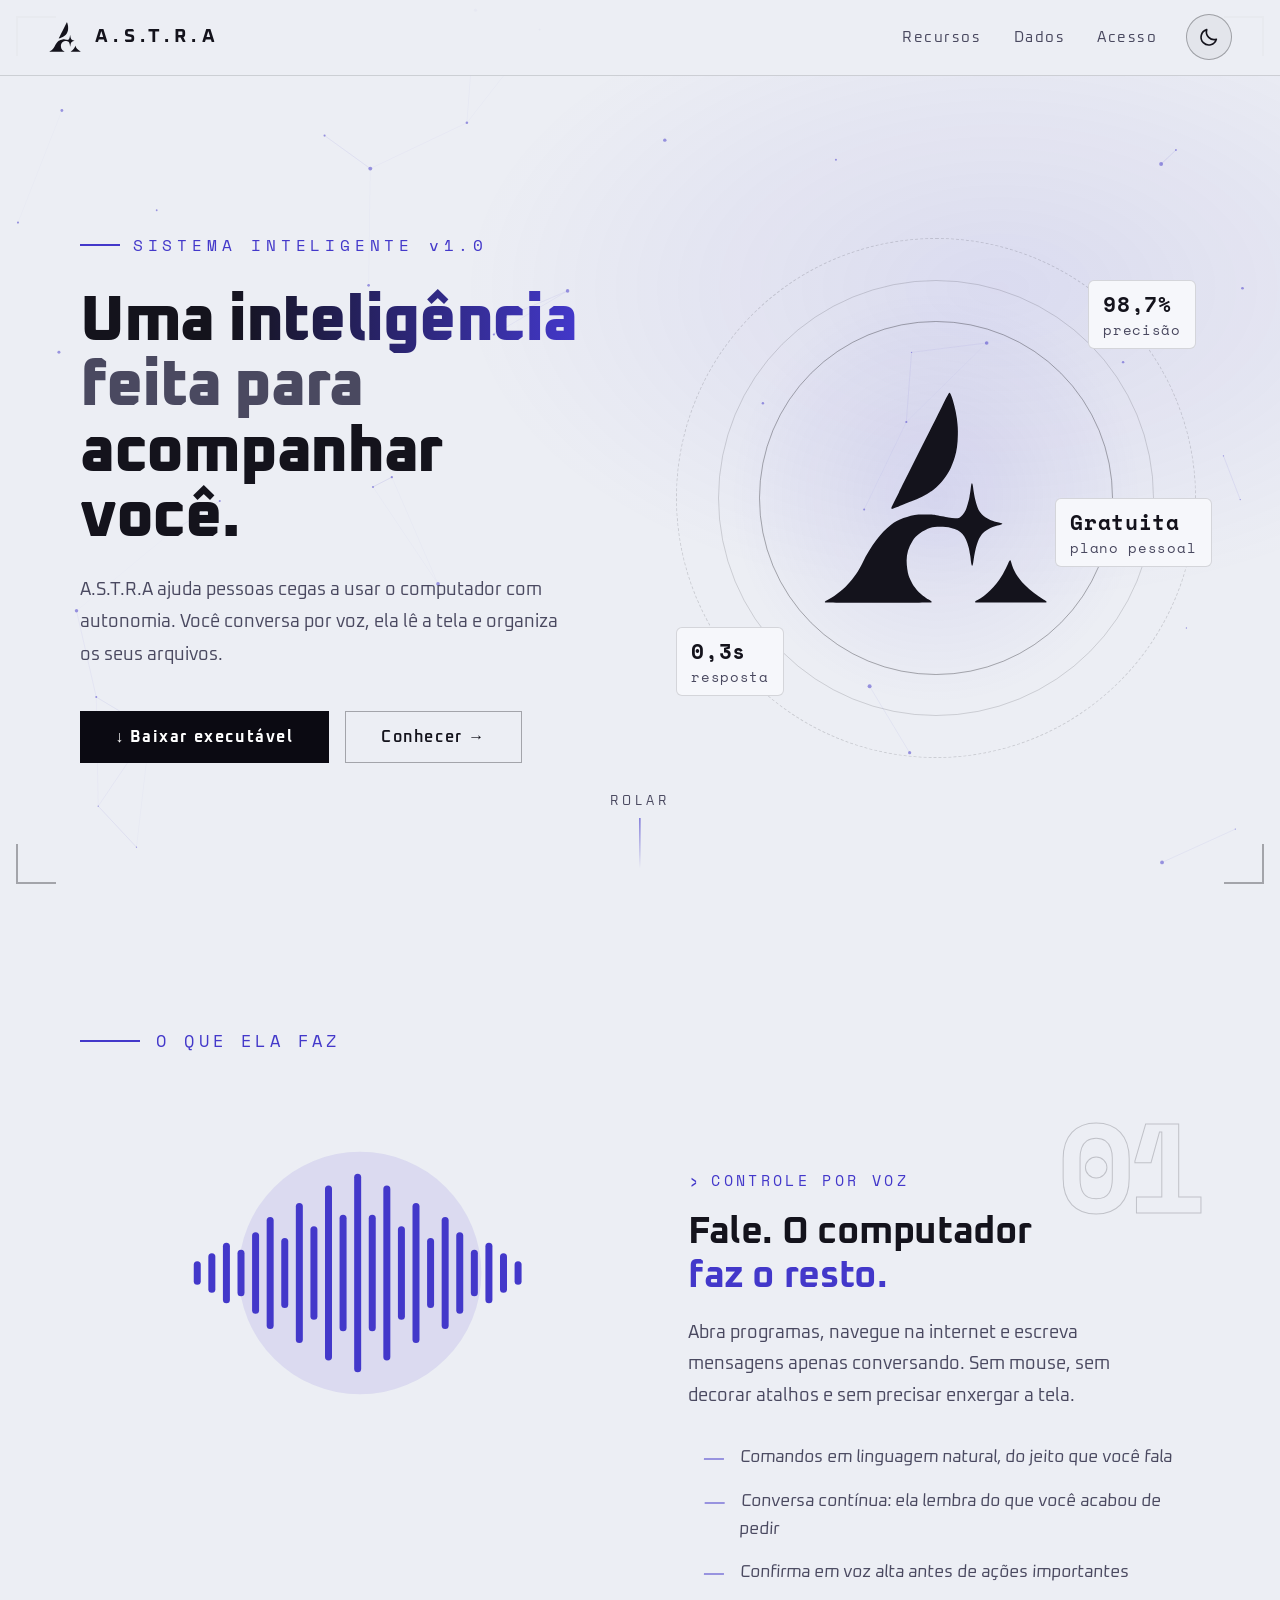
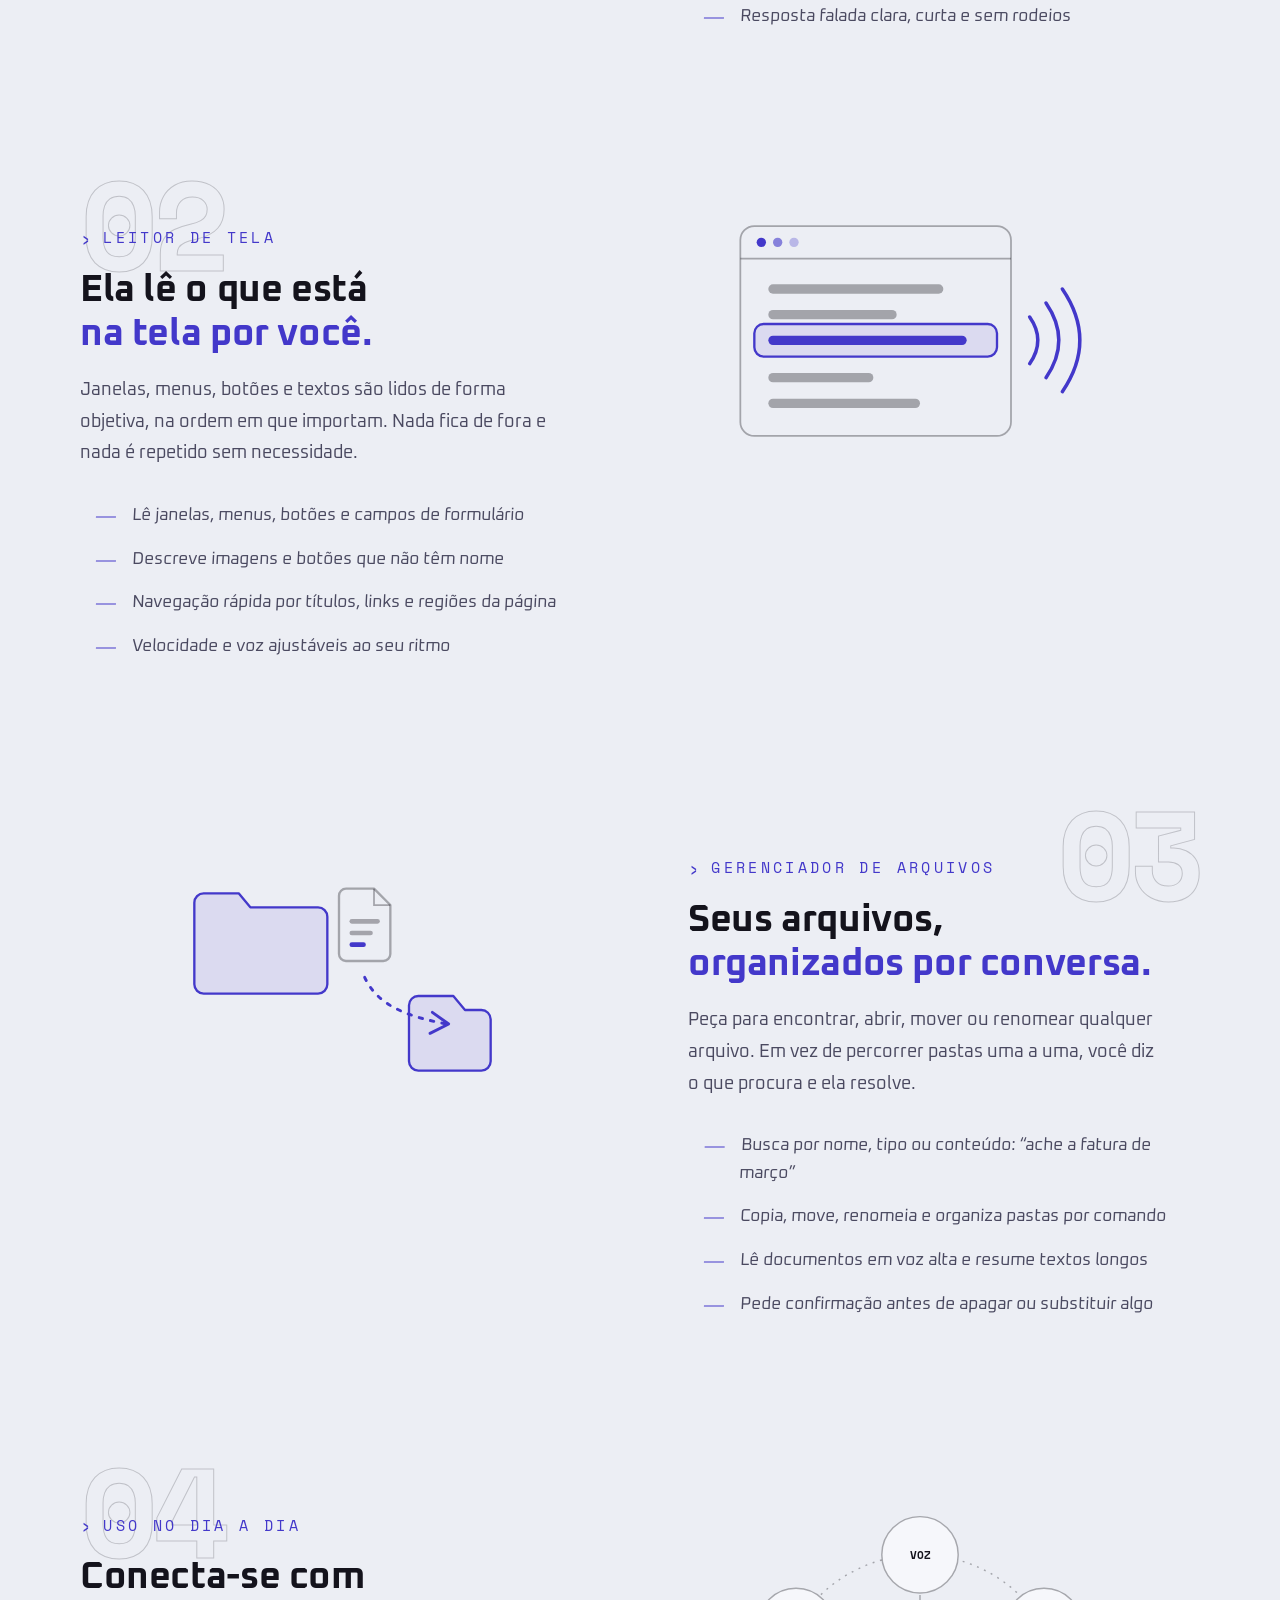
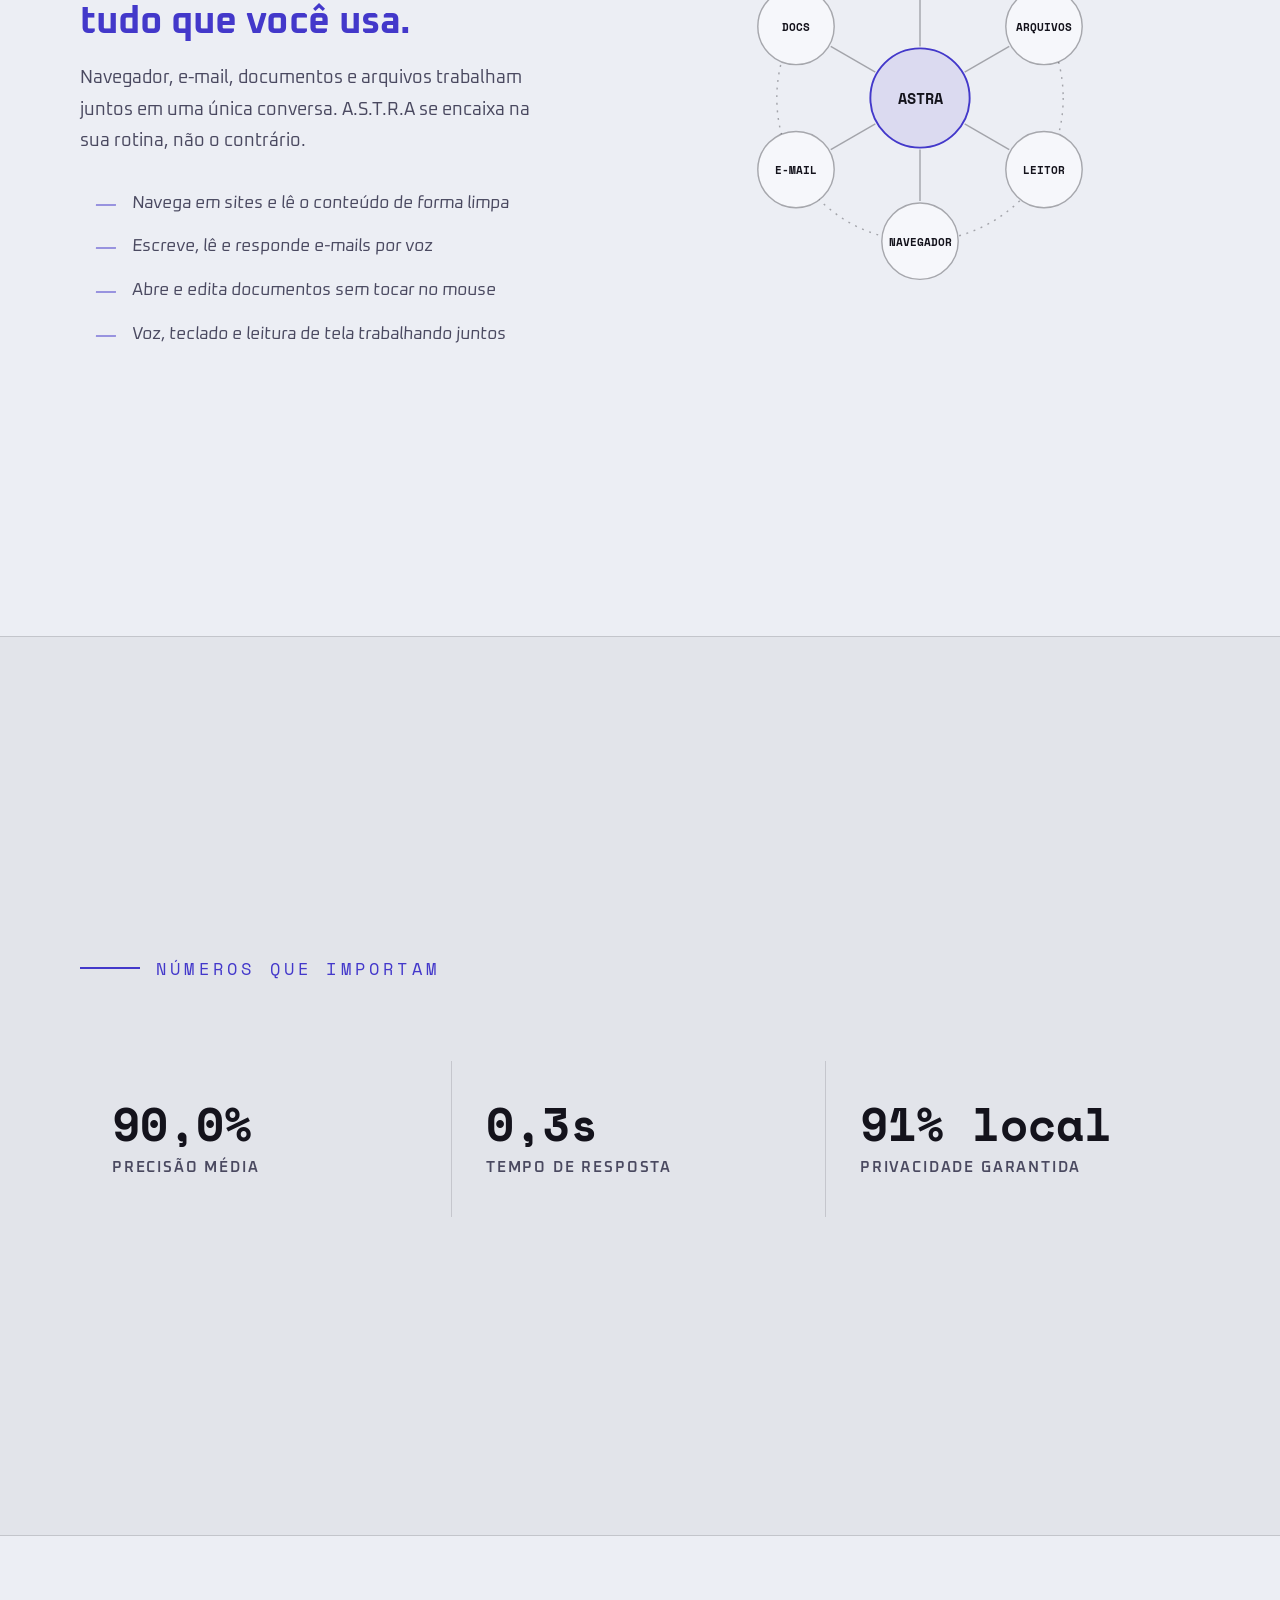
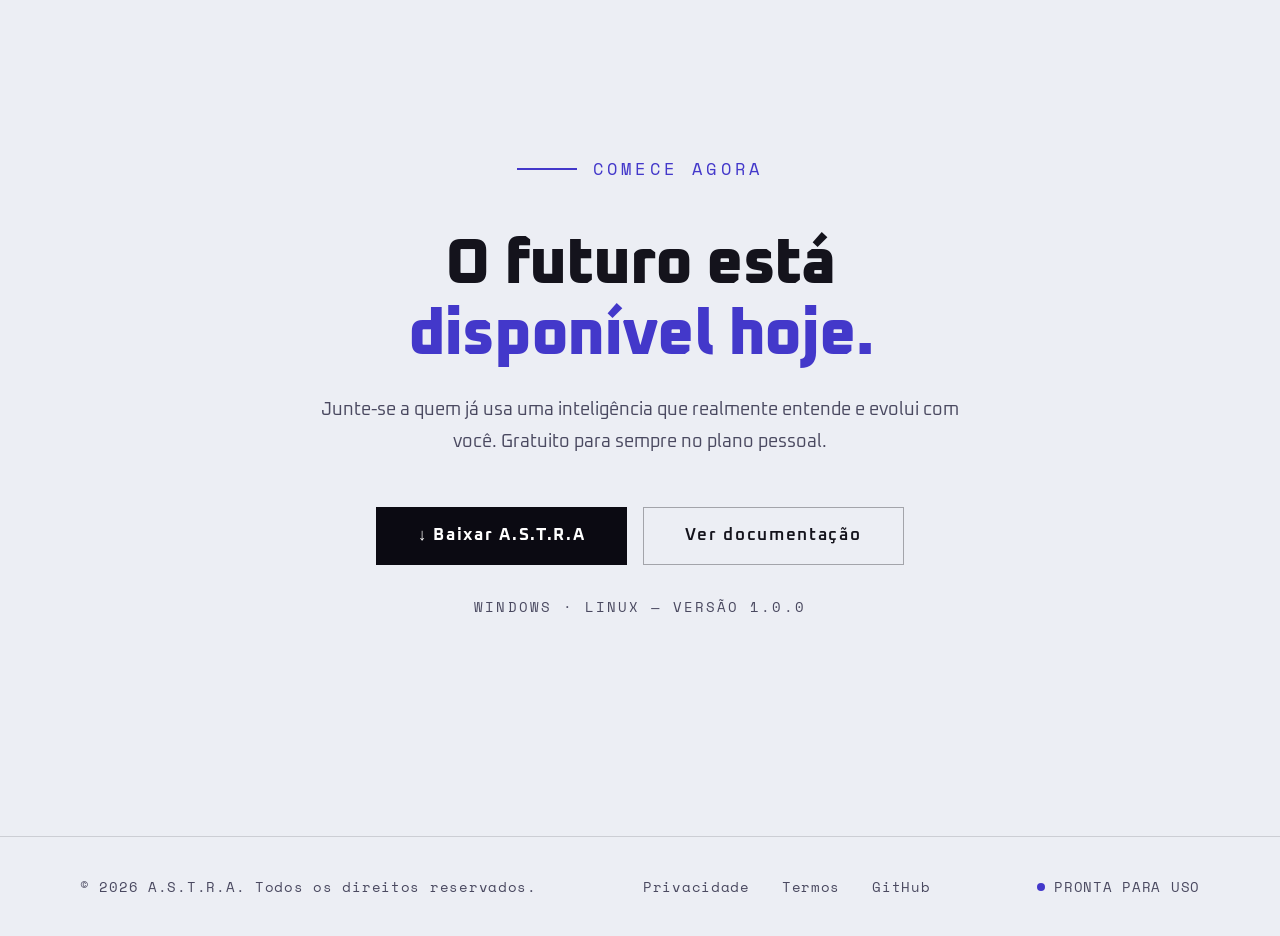
==== index.html @ 630e09cd "feat: animação de tema, fundo mais suave, páginas legais e organização em pastas Tema e visual - Adi" ====
<!DOCTYPE html>
<html lang="pt-BR">
<head>
<meta charset="UTF-8">
<meta name="viewport" content="width=device-width, initial-scale=1.0">
<title>A.S.T.R.A — Seu computador, por voz</title>
<meta name="description" content="A.S.T.R.A é uma IA que ajuda pessoas cegas a usar o computador: controle por conversa de voz, leitor de tela eficiente e gerenciador de arquivos.">
<meta name="color-scheme" content="dark light">
<meta name="theme-color" content="#07060c">
<link rel="icon" href="assets/favicon.svg" type="image/svg+xml">

<script>
/* Define o tema antes da página aparecer, para não piscar */
(function(){
  var t=null;
  try{t=localStorage.getItem('astra-theme')}catch(e){}
  if(t!=='light'&&t!=='dark'){
    t=window.matchMedia&&window.matchMedia('(prefers-color-scheme: light)').matches?'light':'dark';
  }
  var d=document.documentElement;
  d.setAttribute('data-theme',t);
  d.classList.add('js');
})();
</script>

<link rel="preconnect" href="https://fonts.googleapis.com">
<link rel="preconnect" href="https://fonts.gstatic.com" crossorigin>
<link href="https://fonts.googleapis.com/css2?family=Oxanium:wght@400;600;700;800&family=Space+Mono:wght@400;700&display=swap" rel="stylesheet">
<link rel="stylesheet" href="css/astra.css">
</head>
<body>

<a class="skip-link" href="#main">Ir para o conteúdo</a>

<!-- Logo em vetor, reutilizada no menu e no hero. Usa a cor do texto, por isso funciona nos dois temas -->
<svg width="0" height="0" style="position:absolute" aria-hidden="true" focusable="false">
  <symbol id="astra-logo" viewBox="0 0 100 95"><path fill="currentColor" d="M48.15 91.33C48.62 91.15 48.28 90.75 47.13 90.13C45.85 89.43 43.5 87.6 42.64 86.63C41.06 84.84 40.51 84.03 39.61 82.17C38.79 80.48 38.48 79.44 38.16 77.3C37.46 72.57 38.1 69.12 40.36 65.6C41.82 63.31 44.67 61.25 47.9 60.15C49.67 59.54 53.87 59.55 56.45 60.16C60.78 61.19 62.44 63.02 63.8 68.3C63.95 68.87 64.11 69.62 64.16 69.97C64.21 70.31 64.33 70.97 64.42 71.43C64.51 71.89 64.65 72.88 64.72 73.64C64.87 75.12 65.07 75.94 65.29 75.94C65.48 75.94 65.59 75.53 65.81 74.1C66.7 68.21 67.7 64.98 69.2 63.05C70.52 61.36 73.2 59.8 75.84 59.2C76.71 59 77.81 58.64 77.88 58.53C77.98 58.36 77.76 58.27 76.46 57.94C73.63 57.22 72.29 56.69 70.8 55.69C69.91 55.1 68.82 54.01 68.33 53.22C67.21 51.43 66.18 47.48 65.66 43.03C65.57 42.27 65.34 41.54 65.19 41.54C65.01 41.54 64.84 42.24 64.68 43.71C64.58 44.57 64.45 45.52 64.38 45.84C64.31 46.15 64.23 46.65 64.2 46.93C64.04 48.29 63.13 51.52 62.55 52.79C61.99 53.99 60.77 55.45 59.96 55.87C59.25 56.23 57.28 56.22 55.37 55.84C54.88 55.74 53.64 55.5 52.63 55.31C51.62 55.11 50.37 54.87 49.87 54.76C48.77 54.53 44.34 54.43 42.86 54.59C38.54 55.08 34.21 56.69 31.38 58.85C29.27 60.47 27.15 62.68 25.16 65.34C22.92 68.34 21.26 71.08 19.43 74.81C17.7 78.32 16.19 80.52 13.13 83.95C11.09 86.25 6.67 89.57 4.41 90.5C4.02 90.66 3.68 90.95 3.68 91.12C3.68 91.19 3.77 91.28 3.88 91.32C4.16 91.43 47.86 91.44 48.15 91.33ZM96.18 91.33C96.7 91.13 96.43 90.81 95.09 90.05C92.43 88.54 89.53 86.29 87.34 84.04C84.11 80.73 82.49 77.98 81.51 74.18C81.28 73.28 80.97 73.5 80.33 75.03C79.82 76.24 78.39 79.06 77.7 80.19C74.98 84.65 70.98 88.64 67.52 90.33C66.5 90.83 66.25 91.13 66.73 91.32C66.99 91.43 95.9 91.43 96.18 91.33ZM33.65 51.55C34.45 51.21 35.85 50.62 36.77 50.23C37.68 49.84 38.98 49.34 39.66 49.12C45.07 47.31 49.3 44.63 52.48 40.98C55.12 37.96 56.58 35.22 58.05 30.54C58.85 27.97 59.25 25.07 59.31 21.25C59.35 18.38 59.32 17.92 58.89 14.29C58.44 10.43 56.49 3.68 55.83 3.68C55.57 3.68 55.06 4.6 52.46 9.79C36.58 41.48 31.69 51.28 31.58 51.56C31.42 52.03 31.55 52.27 31.93 52.21C32.08 52.18 32.86 51.89 33.65 51.55Z"/></symbol>
</svg>

<div class="hud-corner hud-tl" aria-hidden="true"></div>
<div class="hud-corner hud-tr" aria-hidden="true"></div>
<div class="hud-corner hud-bl" aria-hidden="true"></div>
<div class="hud-corner hud-br" aria-hidden="true"></div>

<canvas id="bg-canvas" aria-hidden="true"></canvas>

<header class="top">
  <a class="logo" href="#hero" aria-label="A.S.T.R.A — voltar ao início">
    <svg class="logo-mark" aria-hidden="true" focusable="false"><use href="#astra-logo"/></svg>
    <span class="logo-name">A.S.T.R.A</span>
  </a>
  <nav class="nav-right" aria-label="Principal">
    <a class="nav-link" href="#features">Recursos</a>
    <a class="nav-link" href="#metrics">Dados</a>
    <a class="nav-link" href="#cta">Acesso</a>
    <button class="theme-toggle" id="theme-toggle" type="button" aria-label="Alternar entre tema claro e escuro">
      <svg class="i-sun" viewBox="0 0 24 24" aria-hidden="true" focusable="false"><circle cx="12" cy="12" r="4.2"/><path d="M12 2.5v2.4M12 19.1v2.4M2.5 12h2.4M19.1 12h2.4M5.3 5.3l1.7 1.7M17 17l1.7 1.7M5.3 18.7 7 17M17 7l1.7-1.7"/></svg>
      <svg class="i-moon" viewBox="0 0 24 24" aria-hidden="true" focusable="false"><path d="M20 14.5A8.5 8.5 0 0 1 9.5 4 8.5 8.5 0 1 0 20 14.5Z"/></svg>
    </button>
  </nav>
</header>

<main id="main">

<!-- Hero -->
<section id="hero" aria-labelledby="hero-title">
  <div class="hero-inner">
    <div class="hero-text">
      <p class="hero-label">SISTEMA INTELIGENTE v1.0</p>
      <h1 id="hero-title">
        Uma <em>inteligência</em>
        <span>feita para</span>
        acompanhar você.
      </h1>
      <p class="hero-sub">
        A.S.T.R.A ajuda pessoas cegas a usar o computador com autonomia.
        Você conversa por voz, ela lê a tela e organiza os seus arquivos.
      </p>
      <div class="hero-btns">
        <a class="btn-primary" href="#cta" data-download>↓ Baixar executável</a>
        <a class="btn-ghost" href="#features">Conhecer →</a>
      </div>
    </div>

    <div class="logo-wrap">
      <div class="logo-rings" aria-hidden="true">
        <div class="logo-ring"></div>
        <div class="logo-ring"></div>
        <div class="logo-ring"></div>
      </div>
      <svg class="hero-logo" role="img" aria-label="Logo da A.S.T.R.A" focusable="false"><use href="#astra-logo"/></svg>
      <div class="logo-stat stat1"><span>98,7%</span>precisão</div>
      <div class="logo-stat stat2"><span>0,3s</span>resposta</div>
      <div class="logo-stat stat3"><span>Gratuita</span>plano pessoal</div>
    </div>
  </div>

  <div class="scroll-hint" aria-hidden="true">
    ROLAR
    <div class="scroll-line"></div>
  </div>
</section>

<!-- Recursos -->
<section id="features" aria-labelledby="features-label">
  <div class="features-inner">
    <h2 class="section-label" id="features-label">O QUE ELA FAZ</h2>

    <!-- Recurso 1 -->
    <div class="feature-row flip" id="f1">
      <div class="feature-num" aria-hidden="true">01</div>
      <div class="feature-content right">
        <p class="feature-tag">CONTROLE POR VOZ</p>
        <h3 class="feature-title">
          Fale. O computador<br>
          <span class="accent">faz o resto.</span>
        </h3>
        <p class="feature-body">
          Abra programas, navegue na internet e escreva mensagens apenas
          conversando. Sem mouse, sem decorar atalhos e sem precisar
          enxergar a tela.
        </p>
        <ul class="diagonal-topics" role="list">
          <li class="topic"><div class="topic-line"></div>Comandos em linguagem natural, do jeito que você fala</li>
          <li class="topic"><div class="topic-line"></div>Conversa contínua: ela lembra do que você acabou de pedir</li>
          <li class="topic"><div class="topic-line"></div>Confirma em voz alta antes de ações importantes</li>
          <li class="topic"><div class="topic-line"></div>Resposta falada clara, curta e sem rodeios</li>
        </ul>
      </div>
      <div class="feature-visual">
        <svg id="vis1" class="vis" viewBox="0 0 340 240" aria-hidden="true" focusable="false">
          <circle class="v-soft" cx="170" cy="120" r="104"/>
          <g class="v-bars"><rect style="--i:0" x="27.5" y="110.0" width="6" height="20" rx="3"/><rect style="--i:1" x="40.0" y="103.0" width="6" height="34" rx="3"/><rect style="--i:2" x="52.5" y="94.0" width="6" height="52" rx="3"/><rect style="--i:3" x="65.0" y="100.0" width="6" height="40" rx="3"/><rect style="--i:4" x="77.5" y="85.0" width="6" height="70" rx="3"/><rect style="--i:5" x="90.0" y="72.0" width="6" height="96" rx="3"/><rect style="--i:6" x="102.5" y="90.0" width="6" height="60" rx="3"/><rect style="--i:7" x="115.0" y="60.0" width="6" height="120" rx="3"/><rect style="--i:8" x="127.5" y="80.0" width="6" height="80" rx="3"/><rect style="--i:9" x="140.0" y="45.0" width="6" height="150" rx="3"/><rect style="--i:10" x="152.5" y="70.0" width="6" height="100" rx="3"/><rect style="--i:11" x="165.0" y="35.0" width="6" height="170" rx="3"/><rect style="--i:12" x="177.5" y="70.0" width="6" height="100" rx="3"/><rect style="--i:13" x="190.0" y="45.0" width="6" height="150" rx="3"/><rect style="--i:14" x="202.5" y="80.0" width="6" height="80" rx="3"/><rect style="--i:15" x="215.0" y="60.0" width="6" height="120" rx="3"/><rect style="--i:16" x="227.5" y="90.0" width="6" height="60" rx="3"/><rect style="--i:17" x="240.0" y="72.0" width="6" height="96" rx="3"/><rect style="--i:18" x="252.5" y="85.0" width="6" height="70" rx="3"/><rect style="--i:19" x="265.0" y="100.0" width="6" height="40" rx="3"/><rect style="--i:20" x="277.5" y="94.0" width="6" height="52" rx="3"/><rect style="--i:21" x="290.0" y="103.0" width="6" height="34" rx="3"/><rect style="--i:22" x="302.5" y="110.0" width="6" height="20" rx="3"/></g>
        </svg>
      </div>
    </div>

    <!-- Recurso 2 -->
    <div class="feature-row" id="f2">
      <div class="feature-num" aria-hidden="true">02</div>
      <div class="feature-content left">
        <p class="feature-tag">LEITOR DE TELA</p>
        <h3 class="feature-title">
          Ela lê o que está<br>
          <span class="accent">na tela por você.</span>
        </h3>
        <p class="feature-body">
          Janelas, menus, botões e textos são lidos de forma objetiva,
          na ordem em que importam. Nada fica de fora e nada é repetido
          sem necessidade.
        </p>
        <ul class="diagonal-topics" role="list">
          <li class="topic"><div class="topic-line"></div>Lê janelas, menus, botões e campos de formulário</li>
          <li class="topic"><div class="topic-line"></div>Descreve imagens e botões que não têm nome</li>
          <li class="topic"><div class="topic-line"></div>Navegação rápida por títulos, links e regiões da página</li>
          <li class="topic"><div class="topic-line"></div>Velocidade e voz ajustáveis ao seu ritmo</li>
        </ul>
      </div>
      <div class="feature-visual">
        <svg id="vis2" class="vis" viewBox="0 0 340 240" aria-hidden="true" focusable="false">
          <rect class="v-line" x="16" y="30" width="232" height="180" rx="12"/>
          <line class="v-line" x1="16" y1="58" x2="248" y2="58"/>
          <circle class="v-fill" cx="34" cy="44" r="4"/><circle class="v-fill" cx="48" cy="44" r="4" opacity=".6"/><circle class="v-fill" cx="62" cy="44" r="4" opacity=".3"/>
          <rect class="v-mute" x="40" y="80" width="150" height="8" rx="4"/>
          <rect class="v-mute" x="40" y="102" width="110" height="8" rx="4"/>
          <rect class="v-focus" x="28" y="114" width="208" height="28" rx="8"/>
          <rect class="v-fill" x="40" y="124" width="170" height="8" rx="4"/>
          <rect class="v-mute" x="40" y="156" width="90" height="8" rx="4"/>
          <rect class="v-mute" x="40" y="178" width="130" height="8" rx="4"/>
          <path class="v-wave" d="M264 108Q278 128 264 148"/>
          <path class="v-wave" d="M278 96Q300 128 278 160"/>
          <path class="v-wave" d="M292 84Q322 128 292 172"/>
        </svg>
      </div>
    </div>

    <!-- Recurso 3 -->
    <div class="feature-row flip" id="f3">
      <div class="feature-num" aria-hidden="true">03</div>
      <div class="feature-content right">
        <p class="feature-tag">GERENCIADOR DE ARQUIVOS</p>
        <h3 class="feature-title">
          Seus arquivos,<br>
          <span class="accent">organizados por conversa.</span>
        </h3>
        <p class="feature-body">
          Peça para encontrar, abrir, mover ou renomear qualquer arquivo.
          Em vez de percorrer pastas uma a uma, você diz o que procura e
          ela resolve.
        </p>
        <ul class="diagonal-topics" role="list">
          <li class="topic"><div class="topic-line"></div>Busca por nome, tipo ou conteúdo: “ache a fatura de março”</li>
          <li class="topic"><div class="topic-line"></div>Copia, move, renomeia e organiza pastas por comando</li>
          <li class="topic"><div class="topic-line"></div>Lê documentos em voz alta e resume textos longos</li>
          <li class="topic"><div class="topic-line"></div>Pede confirmação antes de apagar ou substituir algo</li>
        </ul>
      </div>
      <div class="feature-visual">
        <svg id="vis3" class="vis" viewBox="0 0 340 240" aria-hidden="true" focusable="false">
          <path class="v-folder" d="M28 70a8 8 0 0 1 8-8h30l10 12h58a8 8 0 0 1 8 8v58a8 8 0 0 1-8 8H36a8 8 0 0 1-8-8Z"/>
          <path class="v-folder" d="M212 150a8 8 0 0 1 8-8h30l10 12h14a8 8 0 0 1 8 8v36a8 8 0 0 1-8 8h-54a8 8 0 0 1-8-8Z" transform="translate(0 8)"/>
          <g transform="translate(152 58)">
            <path class="v-file" d="M0 6a6 6 0 0 1 6-6h24l14 14v42a6 6 0 0 1-6 6H6a6 6 0 0 1-6-6Z"/>
            <path class="v-line" d="M30 0v14h14"/>
            <rect class="v-mute" x="9" y="26" width="26" height="4" rx="2"/>
            <rect class="v-mute" x="9" y="36" width="20" height="4" rx="2"/>
            <rect class="v-fill" x="9" y="46" width="14" height="4" rx="2"/>
          </g>
          <path class="v-arrow" d="M174 134C186 160 214 168 244 174"/>
          <path class="v-arrowhead" d="M232 164l14 10-16 8"/>
        </svg>
      </div>
    </div>

    <!-- Recurso 4 -->
    <div class="feature-row" id="f4">
      <div class="feature-num" aria-hidden="true">04</div>
      <div class="feature-content left">
        <p class="feature-tag">USO NO DIA A DIA</p>
        <h3 class="feature-title">
          Conecta-se com<br>
          <span class="accent">tudo que você usa.</span>
        </h3>
        <p class="feature-body">
          Navegador, e-mail, documentos e arquivos trabalham juntos em
          uma única conversa. A.S.T.R.A se encaixa na sua rotina, não o
          contrário.
        </p>
        <ul class="diagonal-topics" role="list">
          <li class="topic"><div class="topic-line"></div>Navega em sites e lê o conteúdo de forma limpa</li>
          <li class="topic"><div class="topic-line"></div>Escreve, lê e responde e-mails por voz</li>
          <li class="topic"><div class="topic-line"></div>Abre e edita documentos sem tocar no mouse</li>
          <li class="topic"><div class="topic-line"></div>Voz, teclado e leitura de tela trabalhando juntos</li>
        </ul>
      </div>
      <div class="feature-visual tall">
        <svg id="vis4" class="vis" viewBox="0 0 440 440" aria-hidden="true" focusable="false"><circle class="v-line" cx="220" cy="220" r="150" stroke-dasharray="2 6"/><line class="v-line" x1="220.0" y1="166.0" x2="220.0" y2="112.0"/><line class="v-line" x1="266.8" y1="193.0" x2="313.5" y2="166.0"/><line class="v-line" x1="266.8" y1="247.0" x2="313.5" y2="274.0"/><line class="v-line" x1="220.0" y1="274.0" x2="220.0" y2="328.0"/><line class="v-line" x1="173.2" y1="247.0" x2="126.5" y2="274.0"/><line class="v-line" x1="173.2" y1="193.0" x2="126.5" y2="166.0"/><circle class="v-node" cx="220.0" cy="70.0" r="40"/><text class="v-text" x="220.0" y="70.0">VOZ</text><circle class="v-node" cx="349.9" cy="145.0" r="40"/><text class="v-text" x="349.9" y="145.0">ARQUIVOS</text><circle class="v-node" cx="349.9" cy="295.0" r="40"/><text class="v-text" x="349.9" y="295.0">LEITOR</text><circle class="v-node" cx="220.0" cy="370.0" r="40"/><text class="v-text" x="220.0" y="370.0">NAVEGADOR</text><circle class="v-node" cx="90.1" cy="295.0" r="40"/><text class="v-text" x="90.1" y="295.0">E-MAIL</text><circle class="v-node" cx="90.1" cy="145.0" r="40"/><text class="v-text" x="90.1" y="145.0">DOCS</text><circle class="v-center" cx="220" cy="220" r="52"/><text class="v-text v-big" x="220" y="220">ASTRA</text></svg>
      </div>
    </div>
  </div>
</section>

<!-- Métricas -->
<section id="metrics" aria-labelledby="metrics-label">
  <div class="metrics-inner">
    <h2 class="section-label" id="metrics-label">NÚMEROS QUE IMPORTAM</h2>
    <div class="metrics-grid">

      <div class="metric-item" id="m1">
        <div class="metric-val" aria-hidden="true" data-target="98.7" data-suffix="%">0%</div>
        <span class="sr-only">98,7%</span>
        <div class="metric-label">Precisão média</div>
      </div>

      <div class="metric-item" id="m2">
        <div class="metric-val" aria-hidden="true" data-target="0.3" data-suffix="s">0s</div>
        <span class="sr-only">0,3 segundos</span>
        <div class="metric-label">Tempo de resposta</div>
      </div>

      <div class="metric-item" id="m3" hidden>
        <div class="metric-val" aria-hidden="true" data-target="0" data-suffix="">0</div>
        <span class="sr-only"></span>
        <div class="metric-label">Downloads</div>
      </div>

      <div class="metric-item" id="m4">
        <div class="metric-val" aria-hidden="true" data-target="100" data-suffix="% local">0%</div>
        <span class="sr-only">100% local</span>
        <div class="metric-label">Privacidade garantida</div>
      </div>

    </div>
  </div>
</section>

<!-- Chamada final -->
<section id="cta" aria-labelledby="cta-title">
  <div class="cta-rings" aria-hidden="true">
    <div class="cta-ring" style="animation-delay:0s"></div>
    <div class="cta-ring" style="animation-delay:1.5s"></div>
    <div class="cta-ring" style="animation-delay:3s"></div>
  </div>
  <div class="cta-inner">
    <p class="section-label center">COMECE AGORA</p>
    <h2 class="cta-title" id="cta-title">
      O futuro está
      <span>disponível hoje.</span>
    </h2>
    <p class="cta-sub">
      Junte-se a quem já usa uma inteligência que realmente entende
      e evolui com você. Gratuito para sempre no plano pessoal.
    </p>
    <div class="cta-btns">
      <a class="btn-primary big" href="#cta" data-download>↓ Baixar A.S.T.R.A</a>
      <a class="btn-ghost big" href="#features" data-docs>Ver documentação</a>
    </div>
    <p class="cta-note">WINDOWS · LINUX — VERSÃO 1.0.0</p>
  </div>
</section>

</main>

<footer>
  <div>© 2026 A.S.T.R.A. Todos os direitos reservados.</div>
  <nav class="footer-links" aria-label="Rodapé">
    <a href="pages/privacidade.html">Privacidade</a>
    <a href="pages/termos.html">Termos</a>
    <a href="https://github.com/here236/A.S.T.R.A-Site">GitHub</a>
  </nav>
  <div class="footer-status">
    <div class="status-dot" aria-hidden="true"></div>
    PRONTA PARA USO
  </div>
</footer>

<script src="js/astra.js"></script>
</body>
</html>
---- css/astra.css ----
*{margin:0;padding:0;box-sizing:border-box}

/* Tema claro é o padrão; o escuro é aplicado por data-theme="dark" */
:root{
  --bg:#eceef4;
  --bg2:#f6f7fb;
  --text:#14131c;
  --muted:#4a4960;
  --accent:#4338ca;
  --accent-soft:rgba(67,56,202,0.10);
  --line:rgba(11,10,18,0.14);
  --line-strong:rgba(11,10,18,0.32);
  --surface:rgba(11,10,18,0.04);
  --nav-bg:rgba(236,238,244,0.94);
  --btn-bg:#0b0a12;
  --btn-fg:#ffffff;
  --glow:rgba(67,56,202,0.10);
  --grid:rgba(11,10,18,0.05);
  --particle:67,56,202;
  color-scheme:light;
}

:root[data-theme="dark"]{
  --bg:#07060c;
  --bg2:#0d0c16;
  --text:#f4f3fa;
  --muted:#adabc0;
  --accent:#c4bfff;
  --accent-soft:rgba(196,191,255,0.12);
  --line:rgba(255,255,255,0.12);
  --line-strong:rgba(255,255,255,0.32);
  --surface:rgba(255,255,255,0.05);
  --nav-bg:rgba(7,6,12,0.94);
  --btn-bg:#ffffff;
  --btn-fg:#07060c;
  --glow:rgba(99,82,255,0.20);
  --grid:rgba(255,255,255,0.04);
  --particle:196,191,255;
  color-scheme:dark;
}

html{scroll-behavior:smooth;overflow-x:hidden;scroll-padding-top:5rem}

body{
  background:var(--bg);
  color:var(--text);
  font-family:'Oxanium',system-ui,sans-serif;
  font-size:1rem;
  overflow-x:hidden;
}

/* Brilho suave e grade fixos */
body::before{
  content:'';position:fixed;inset:0;z-index:0;pointer-events:none;
  background:radial-gradient(60% 50% at 78% 32%,var(--glow),transparent 70%);
}

/* Animação circular da troca de tema */
::view-transition-old(root),
::view-transition-new(root){
  animation:none;
  mix-blend-mode:normal;
}

/* Acessibilidade */
.sr-only{
  position:absolute;width:1px;height:1px;overflow:hidden;
  clip:rect(0 0 0 0);clip-path:inset(50%);white-space:nowrap;
}

.skip-link{
  position:fixed;top:0.75rem;left:0.75rem;z-index:1000;
  transform:translateY(-200%);
  background:var(--btn-bg);color:var(--btn-fg);
  padding:0.8rem 1.2rem;font-weight:700;text-decoration:none;
}
.skip-link:focus{transform:translateY(0)}

:focus-visible{outline:3px solid var(--accent);outline-offset:3px}

/* Fundo de partículas */
#bg-canvas{
  position:fixed;top:0;left:0;width:100%;height:100%;
  z-index:0;pointer-events:none;
}

/* Menu */
.top{
  position:fixed;top:0;left:0;right:0;z-index:100;
  padding:0.9rem 3rem;
  display:flex;align-items:center;justify-content:space-between;
  background:var(--nav-bg);
  border-bottom:1px solid var(--line);
}

.logo{
  display:flex;align-items:center;gap:0.8rem;
  color:var(--text);text-decoration:none;
  font-size:1.2rem;font-weight:700;letter-spacing:0.28em;
}

.logo-mark{width:34px;height:32px;flex-shrink:0}

.nav-right{
  display:flex;align-items:center;gap:1.6rem;
  font-size:0.95rem;letter-spacing:0.1em;
}

.nav-right a.nav-link{
  color:var(--muted);text-decoration:none;
  padding:0.5rem 0.2rem;
  transition:color 0.3s;
}
.nav-right a.nav-link:hover{color:var(--text)}

.theme-toggle{
  width:46px;height:46px;border-radius:50%;
  display:inline-flex;align-items:center;justify-content:center;
  border:1px solid var(--line-strong);
  background:var(--surface);color:var(--text);
  cursor:pointer;transition:background 0.3s,border-color 0.3s;
}
.theme-toggle:hover{background:var(--accent-soft);border-color:var(--accent)}
.theme-toggle svg{
  width:22px;height:22px;
  fill:none;stroke:currentColor;stroke-width:1.8;
  stroke-linecap:round;stroke-linejoin:round;
}
:root[data-theme="dark"] .i-moon{display:none}
:root[data-theme="light"] .i-sun{display:none}

/* Seções */
section{
  position:relative;z-index:10;
  min-height:100vh;
  display:flex;align-items:center;
}

/* Hero */
#hero{
  padding:6rem 0 0;
  overflow:hidden;
}

.hero-inner{
  width:100%;
  display:grid;
  grid-template-columns:1fr 1fr;
  align-items:center;
  padding:0 5rem;
  gap:4rem;
}

.hero-text{opacity:0;animation:fadeUp 1.2s 0.3s forwards}

.hero-label{
  font-family:'Space Mono',monospace;
  font-size:1rem;letter-spacing:0.3em;
  color:var(--accent);margin-bottom:2rem;
  display:flex;align-items:center;gap:0.8rem;
}
.hero-label::before{
  content:'';display:block;flex-shrink:0;
  width:40px;height:2px;background:var(--accent);
}

h1{
  font-size:clamp(2.8rem,5vw,5rem);
  font-weight:800;line-height:1.02;
  letter-spacing:-0.02em;
  margin-bottom:1.5rem;
}

h1 span{
  color:var(--muted);
  display:block;
}

h1 em{
  font-style:normal;
  background:linear-gradient(90deg,var(--text),var(--accent));
  -webkit-background-clip:text;
  background-clip:text;
  -webkit-text-fill-color:transparent;
}

.hero-sub{
  font-size:1.15rem;color:var(--muted);
  line-height:1.75;max-width:500px;
  margin-bottom:2.5rem;
}

.hero-btns{display:flex;gap:1rem;flex-wrap:wrap}

.btn-primary{
  display:inline-flex;align-items:center;justify-content:center;
  min-height:52px;
  background:var(--btn-bg);
  color:var(--btn-fg);border:none;text-decoration:none;
  padding:0 2.2rem;
  font-family:'Oxanium',sans-serif;
  font-size:1rem;letter-spacing:0.1em;
  cursor:pointer;font-weight:700;
  position:relative;overflow:hidden;
  transition:box-shadow 0.3s,transform 0.3s;
}
.btn-primary::after{
  content:'';position:absolute;
  top:-50%;left:-60%;width:40%;height:200%;
  background:rgba(128,128,160,0.3);
  transform:skewX(-20deg);
  transition:left 0.5s;
}
.btn-primary:hover{box-shadow:0 0 0 4px var(--accent-soft),0 8px 28px var(--glow)}
.btn-primary:hover::after{left:120%}

.btn-ghost{
  display:inline-flex;align-items:center;justify-content:center;
  min-height:52px;
  border:1px solid var(--line-strong);text-decoration:none;
  padding:0 2.2rem;color:var(--text);
  background:transparent;
  font-family:'Oxanium',sans-serif;
  font-size:1rem;font-weight:600;letter-spacing:0.1em;
  cursor:pointer;transition:border-color 0.3s,background 0.3s;
}
.btn-ghost:hover{border-color:var(--accent);background:var(--accent-soft)}

.btn-primary.big,.btn-ghost.big{min-height:58px;padding:0 2.6rem;font-size:1.05rem}

/* Logo no hero */
.logo-wrap{
  position:relative;
  width:min(100%,520px);aspect-ratio:1;
  margin-inline:auto;
  display:grid;place-items:center;
  opacity:0;animation:fadeIn 1.5s 0.8s forwards;
}
.logo-wrap::before{
  content:'';position:absolute;inset:10%;border-radius:50%;
  background:radial-gradient(circle,var(--glow),transparent 70%);
}

.hero-logo{
  position:relative;
  width:46%;height:auto;aspect-ratio:100/95;
  color:var(--text);
  animation:float 7s ease-in-out infinite;
}

.logo-rings{position:absolute;inset:0}
.logo-ring{
  position:absolute;border-radius:50%;
  animation:spinRing 40s linear infinite;
}
.logo-ring:nth-child(1){inset:16%;border:1px solid var(--line-strong)}
.logo-ring:nth-child(2){inset:8%;border:1px solid var(--line);animation-direction:reverse;animation-duration:55s}
.logo-ring:nth-child(3){inset:0;border:1px dashed var(--line)}

.logo-stat{
  position:absolute;
  font-family:'Space Mono',monospace;
  font-size:0.85rem;letter-spacing:0.05em;
  color:var(--muted);
  background:var(--bg2);
  border:1px solid var(--line);
  padding:0.5rem 0.9rem;border-radius:6px;
}
.logo-stat span{display:block;font-size:1.3rem;font-weight:700;color:var(--text)}
.stat1{top:8%;right:0}
.stat2{bottom:12%;left:0}
.stat3{top:50%;right:-3%}

/* Indicador de rolagem */
.scroll-hint{
  position:absolute;bottom:2rem;left:50%;transform:translateX(-50%);
  display:flex;flex-direction:column;align-items:center;gap:0.5rem;
  font-size:0.8rem;letter-spacing:0.3em;color:var(--muted);
  opacity:0;animation:fadeIn 1s 2s forwards;
}

.scroll-line{
  width:1px;height:50px;
  background:linear-gradient(to bottom,var(--accent),transparent);
  animation:scrollPulse 2s infinite;
}

/* O que ela faz */
#features{
  padding:8rem 0;
  overflow:visible;
}

.features-inner{
  width:100%;
  padding:0 5rem;
}

.section-label{
  font-family:'Space Mono',monospace;
  font-size:1.05rem;font-weight:400;letter-spacing:0.25em;
  color:var(--accent);
  margin-bottom:5rem;
  display:flex;align-items:center;gap:1rem;
}
.section-label::before{
  content:'';width:60px;height:2px;background:var(--accent);flex-shrink:0;
}
.section-label.center{justify-content:center;margin-bottom:3rem}

.feature-row{
  display:grid;
  grid-template-columns:1fr 1fr;
  align-items:start;
  margin-bottom:7rem;
  position:relative;
}

/* Só esconde antes da animação se o JavaScript estiver ativo */
.js .feature-row{
  opacity:0;
  transform:translateY(60px);
  transition:opacity 0.8s,transform 0.8s;
}
.js .feature-row.visible{opacity:1;transform:translateY(0)}

.feature-num{
  font-family:'Space Mono',monospace;
  font-size:clamp(5rem,10vw,9rem);
  font-weight:700;
  color:transparent;
  -webkit-text-stroke:1px var(--line-strong);
  line-height:1;
  position:absolute;
  top:-2rem;left:0;
  z-index:0;
  pointer-events:none;
  letter-spacing:-0.05em;
  opacity:0.6;
}
.feature-row.flip .feature-num{left:auto;right:0}

.feature-content{
  position:relative;z-index:1;
  padding:2rem 0;
}

.feature-content.right{padding-left:3rem;order:2}
.feature-content.left{padding-right:3rem}
.feature-content.right + .feature-visual{order:1}

.feature-tag{
  font-family:'Space Mono',monospace;
  font-size:0.95rem;letter-spacing:0.22em;
  color:var(--accent);
  margin-bottom:1rem;
  display:flex;align-items:center;gap:0.5rem;
}
.feature-tag::before{content:'›';font-size:1.2rem}

.feature-title{
  font-size:clamp(1.8rem,3vw,2.6rem);
  font-weight:700;
  line-height:1.15;
  margin-bottom:1.2rem;
  letter-spacing:-0.01em;
}

.feature-title .accent{color:var(--accent)}

.feature-body{
  font-size:1.1rem;color:var(--muted);
  line-height:1.8;
  max-width:480px;
}

/* Tópicos diagonais */
.diagonal-topics{
  list-style:none;
  margin-top:2rem;
  position:relative;
  padding-left:1rem;
}

.topic{
  display:flex;align-items:flex-start;gap:1rem;
  margin-bottom:1rem;
  transform:skewX(-3deg);
  font-size:1.08rem;
  color:var(--muted);
  line-height:1.6;
  transition:color 0.3s;
}
.topic:hover{color:var(--text)}

.topic-line{
  flex-shrink:0;
  width:20px;height:2px;
  background:var(--accent);
  margin-top:0.8em;
  opacity:0.5;
  transition:opacity 0.3s,width 0.3s;
}
.topic:hover .topic-line{opacity:1;width:30px}

/* Visual lateral */
.feature-visual{
  display:flex;align-items:center;justify-content:center;
  height:280px;
  position:relative;
}
.feature-visual.tall{height:440px}

.vis{width:100%;max-width:420px;height:100%;overflow:visible}
.vis .v-line{fill:none;stroke:var(--line-strong);stroke-width:1.5}
.vis .v-soft{fill:var(--accent-soft)}
.vis .v-fill{fill:var(--accent)}
.vis .v-mute{fill:var(--line-strong)}
.vis .v-focus{fill:var(--accent-soft);stroke:var(--accent);stroke-width:2}
.vis .v-wave{fill:none;stroke:var(--accent);stroke-width:3;stroke-linecap:round}
.vis .v-folder{fill:var(--accent-soft);stroke:var(--accent);stroke-width:2;stroke-linejoin:round}
.vis .v-file{fill:var(--bg);stroke:var(--line-strong);stroke-width:2;stroke-linejoin:round}
.vis .v-arrow{fill:none;stroke:var(--accent);stroke-width:2.5;stroke-dasharray:3 7;stroke-linecap:round}
.vis .v-arrowhead{fill:none;stroke:var(--accent);stroke-width:2.5;stroke-linecap:round;stroke-linejoin:round}
.vis .v-node{fill:var(--bg2);stroke:var(--line-strong);stroke-width:1.5}
.vis .v-center{fill:var(--accent-soft);stroke:var(--accent);stroke-width:2}
.vis .v-text{
  fill:var(--text);
  font-family:'Space Mono',monospace;font-size:12px;font-weight:700;
  text-anchor:middle;dominant-baseline:central;
}
.vis .v-text.v-big{font-size:16px}

.v-bars rect{
  fill:var(--accent);
  transform-box:fill-box;transform-origin:center;
}
.feature-row.visible .v-bars rect{
  animation:bar 1.8s ease-in-out infinite;
  animation-delay:calc(var(--i) * -0.14s);
}

/* Métricas */
#metrics{
  padding:8rem 0;
  background:var(--surface);
  border-top:1px solid var(--line);
  border-bottom:1px solid var(--line);
}

.metrics-inner{width:100%;padding:0 5rem}

.metrics-grid{
  display:grid;
  grid-template-columns:repeat(auto-fit,minmax(220px,1fr));
  gap:2px;
  margin-top:4rem;
}

.metric-item{
  padding:2.5rem 2rem;
  border-right:1px solid var(--line);
}

.js .metric-item{
  opacity:0;transform:translateY(30px);
  transition:opacity 0.6s,transform 0.6s;
}
.js .metric-item.visible{opacity:1;transform:translateY(0)}
.metric-item:last-child{border-right:none}

.metric-val{
  font-size:clamp(2.4rem,3.6vw,3.4rem);
  font-weight:800;
  color:var(--text);
  line-height:1;
  margin-bottom:0.7rem;
  font-family:'Space Mono',monospace;
  white-space:nowrap;
}

.metric-label{
  font-size:0.95rem;letter-spacing:0.12em;
  color:var(--muted);font-weight:600;
  text-transform:uppercase;
}

/* Chamada final */
#cta{
  padding:10rem 0;
  text-align:center;
  overflow:hidden;
}

.cta-rings{position:absolute;inset:0;overflow:hidden}

.cta-inner{
  position:relative;z-index:1;
  max-width:720px;
  margin:0 auto;
  padding:0 2rem;
}

.cta-ring{
  position:absolute;
  width:800px;height:800px;
  margin:-400px 0 0 -400px;
  border-radius:50%;
  border:1px solid var(--line-strong);
  left:50%;top:50%;
  opacity:0;
  animation:expandRing 6s ease-out infinite;
}

.cta-title{
  font-size:clamp(2.5rem,5vw,4.5rem);
  font-weight:800;
  line-height:1.1;
  letter-spacing:-0.02em;
  margin-bottom:1.5rem;
}

.cta-title span{
  display:block;
  color:var(--accent);
}

.cta-sub{
  font-size:1.15rem;color:var(--muted);
  margin-bottom:3rem;line-height:1.75;
}

.cta-btns{display:flex;gap:1rem;justify-content:center;flex-wrap:wrap}

.cta-note{
  margin-top:2rem;font-size:0.85rem;color:var(--muted);
  font-family:'Space Mono',monospace;letter-spacing:0.15em;
}

/* Rodapé */
footer{
  padding:2rem 5rem;
  border-top:1px solid var(--line);
  display:flex;align-items:center;justify-content:space-between;
  gap:1.5rem;flex-wrap:wrap;
  font-size:0.9rem;color:var(--muted);
  font-family:'Space Mono',monospace;
  letter-spacing:0.05em;
  position:relative;z-index:10;
  background:var(--bg);
}

.footer-links{display:flex;gap:2rem}
.footer-links a{
  color:var(--muted);text-decoration:none;
  padding:0.4rem 0;
  border-bottom:1px solid transparent;
  transition:color 0.3s,border-color 0.3s;
}
.footer-links a:hover{color:var(--text);border-color:var(--accent)}

.footer-status{display:flex;align-items:center;gap:0.6rem}

.status-dot{
  width:8px;height:8px;border-radius:50%;
  background:var(--accent);
  animation:pulse 2s infinite;
}

/* Cantos decorativos */
.hud-corner{
  position:fixed;z-index:50;pointer-events:none;
  width:40px;height:40px;
  border-color:var(--line-strong);
  border-style:solid;
}
.hud-tl{top:1rem;left:1rem;border-width:2px 0 0 2px}
.hud-tr{top:1rem;right:1rem;border-width:2px 2px 0 0}
.hud-bl{bottom:1rem;left:1rem;border-width:0 0 2px 2px}
.hud-br{bottom:1rem;right:1rem;border-width:0 2px 2px 0}

/* Animações */
@keyframes fadeUp{
  from{opacity:0;transform:translateY(40px)}
  to{opacity:1;transform:translateY(0)}
}

@keyframes fadeIn{
  to{opacity:1}
}

@keyframes pulse{
  0%,100%{opacity:1}
  50%{opacity:0.35}
}

@keyframes spinRing{
  from{transform:rotate(0deg)}
  to{transform:rotate(360deg)}
}

@keyframes float{
  0%,100%{transform:translateY(0)}
  50%{transform:translateY(-10px)}
}

@keyframes bar{
  0%,100%{transform:scaleY(1)}
  50%{transform:scaleY(0.45)}
}

@keyframes scrollPulse{
  0%{opacity:1;transform:scaleY(1)}
  100%{opacity:0;transform:scaleY(0.2)}
}

@keyframes expandRing{
  0%{transform:scale(0.15);opacity:0.5}
  100%{transform:scale(1);opacity:0}
}

/* Telas médias */
@media (max-width:1100px){
  .top{padding:0.8rem 1.5rem}
  .nav-right{gap:1rem}
}

/* Tablets e celulares */
@media (max-width:900px){
  .hero-inner{grid-template-columns:1fr;padding:0 1.5rem;gap:2rem}
  #hero{padding:7rem 0 4rem;min-height:auto}
  .scroll-hint{display:none}
  .logo-wrap{width:min(88%,420px)}
  .features-inner,.metrics-inner{padding:0 1.5rem}
  #features,#metrics{padding:5rem 0}
  .feature-row{grid-template-columns:1fr;margin-bottom:5rem}
  .feature-content.right,.feature-content.left{padding:2rem 0 1rem;order:0}
  .feature-content.right + .feature-visual{order:0}
  .feature-row.flip .feature-num{right:0}
  .feature-num{font-size:5rem;top:-1rem}
  .feature-body{max-width:none}
  .feature-visual{margin-top:1rem}
  .metrics-grid{grid-template-columns:1fr 1fr}
  .metric-item{border-right:none;border-bottom:1px solid var(--line);padding:2rem 1rem}
  #cta{padding:6rem 0}
  footer{padding:2rem 1.5rem;flex-direction:column;align-items:flex-start}
  .hud-corner{display:none}
}

@media (max-width:640px){
  .nav-link{display:none}
  .logo-name{letter-spacing:0.12em;font-size:1.05rem}
  .top{gap:0.6rem}
  .hero-btns a{flex:1 1 100%}
  .hero-label{letter-spacing:0.15em;font-size:0.9rem}
  .logo-stat{font-size:0.75rem;padding:0.4rem 0.6rem}
  .logo-stat span{font-size:1.05rem}
  .stat3{right:0}
  .metrics-grid{grid-template-columns:1fr}
}

/* Quem prefere menos movimento */
@media (prefers-reduced-motion:reduce){
  html{scroll-behavior:auto}
  *,*::before,*::after{animation:none !important;transition:none !important}
  .hero-text,.logo-wrap,.scroll-hint{opacity:1}
  .js .feature-row,.js .metric-item{opacity:1;transform:none}
}
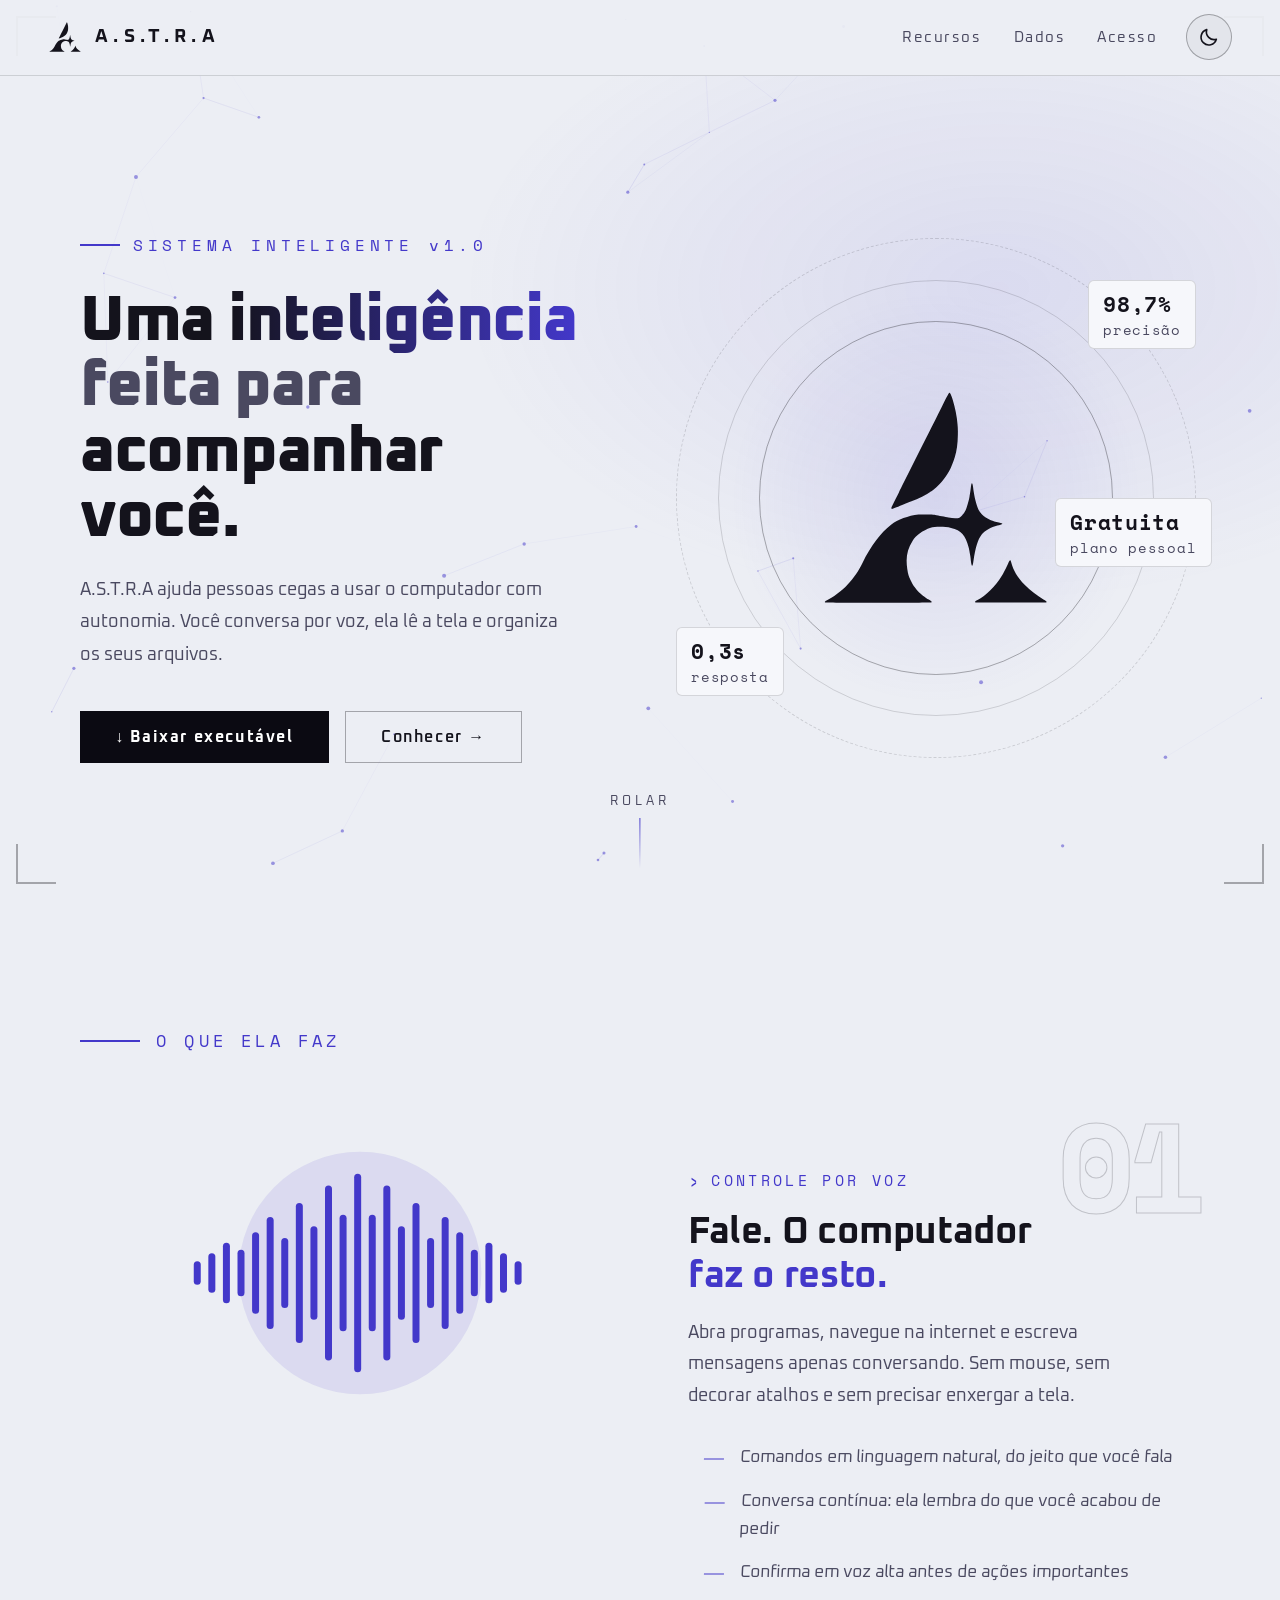
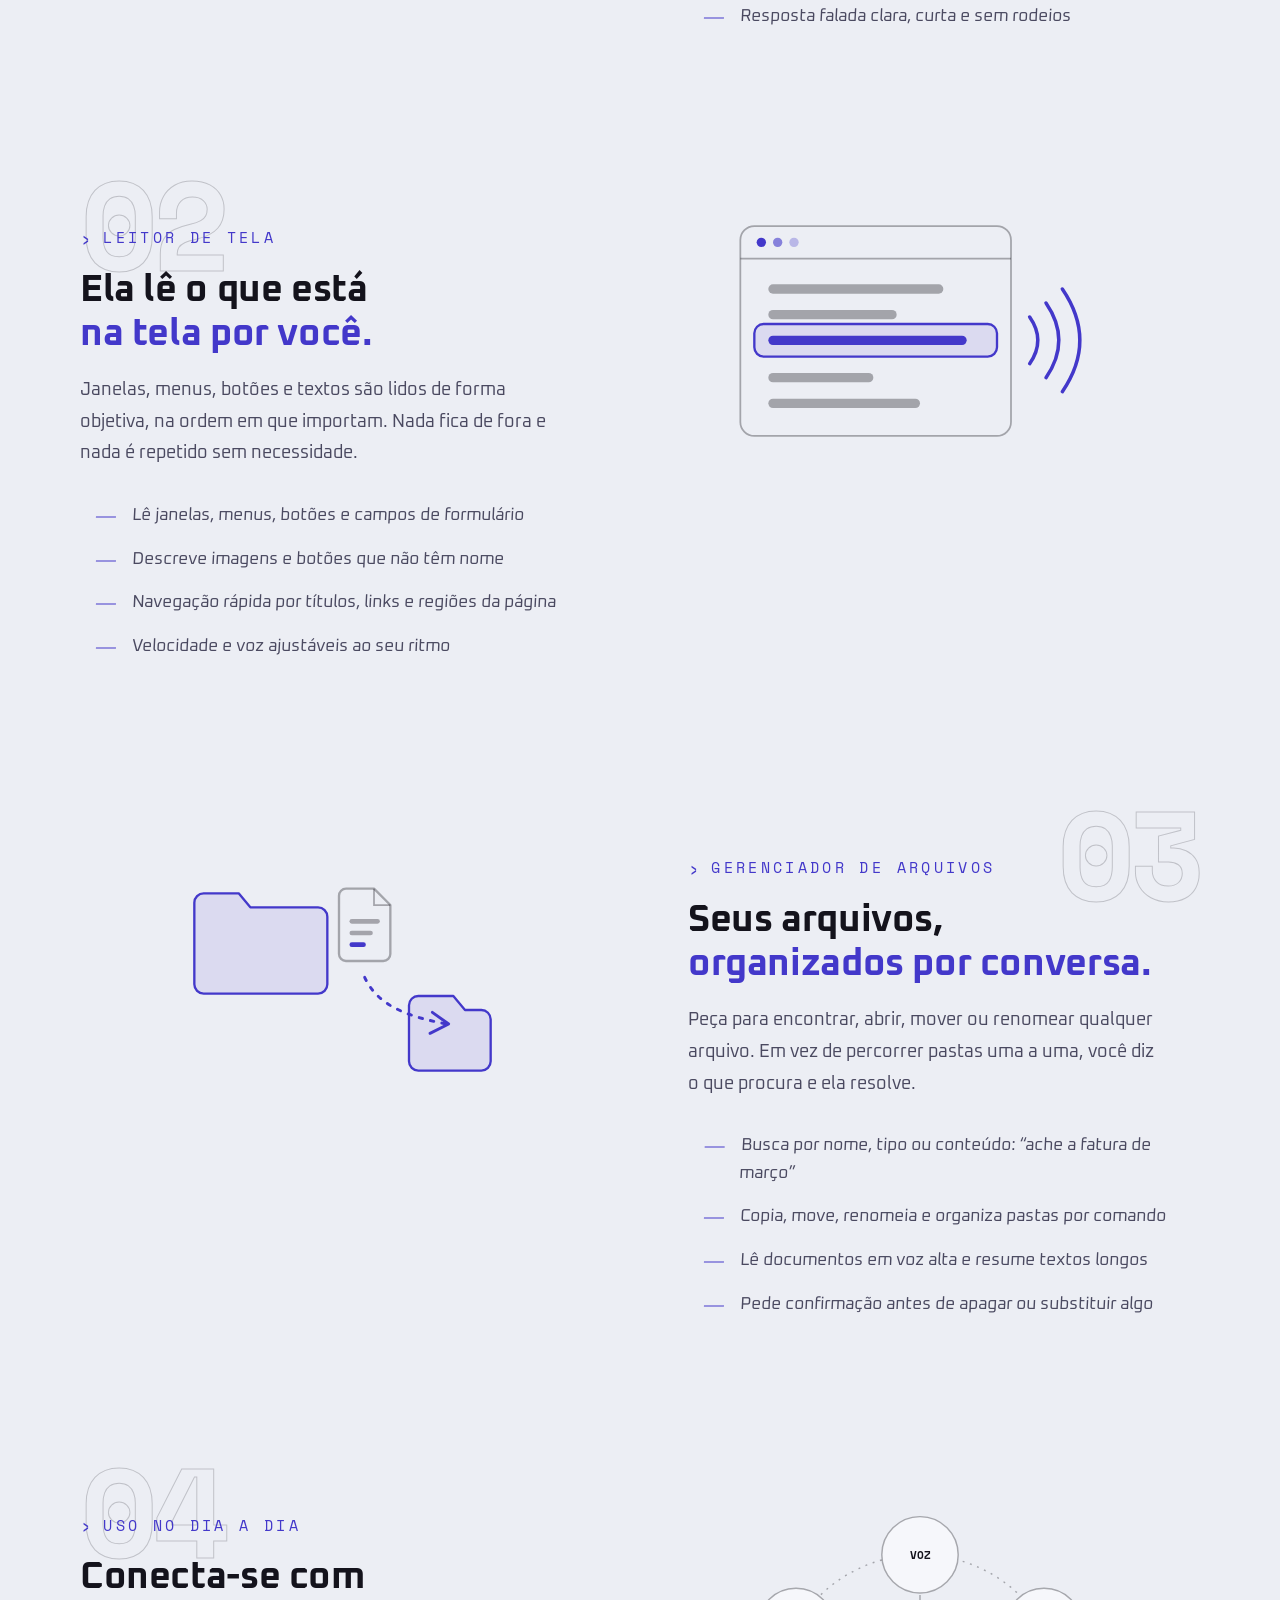
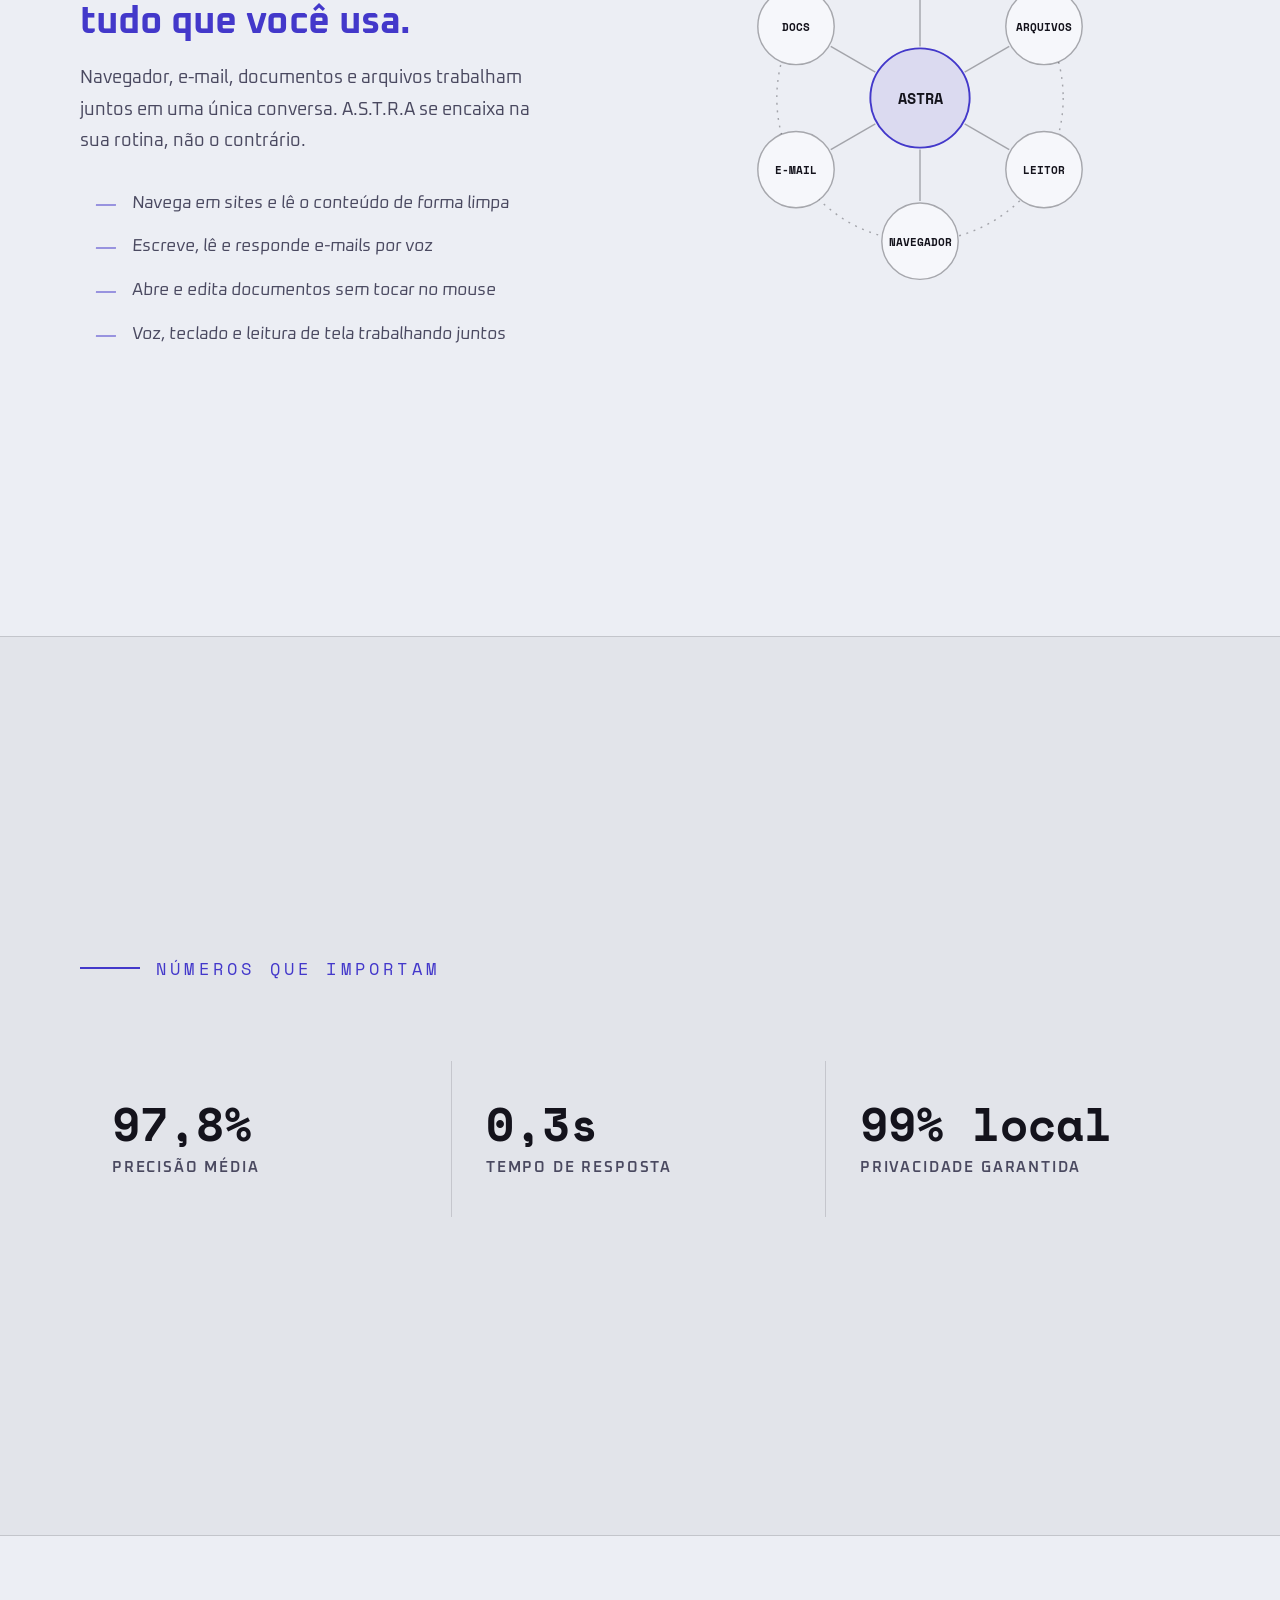
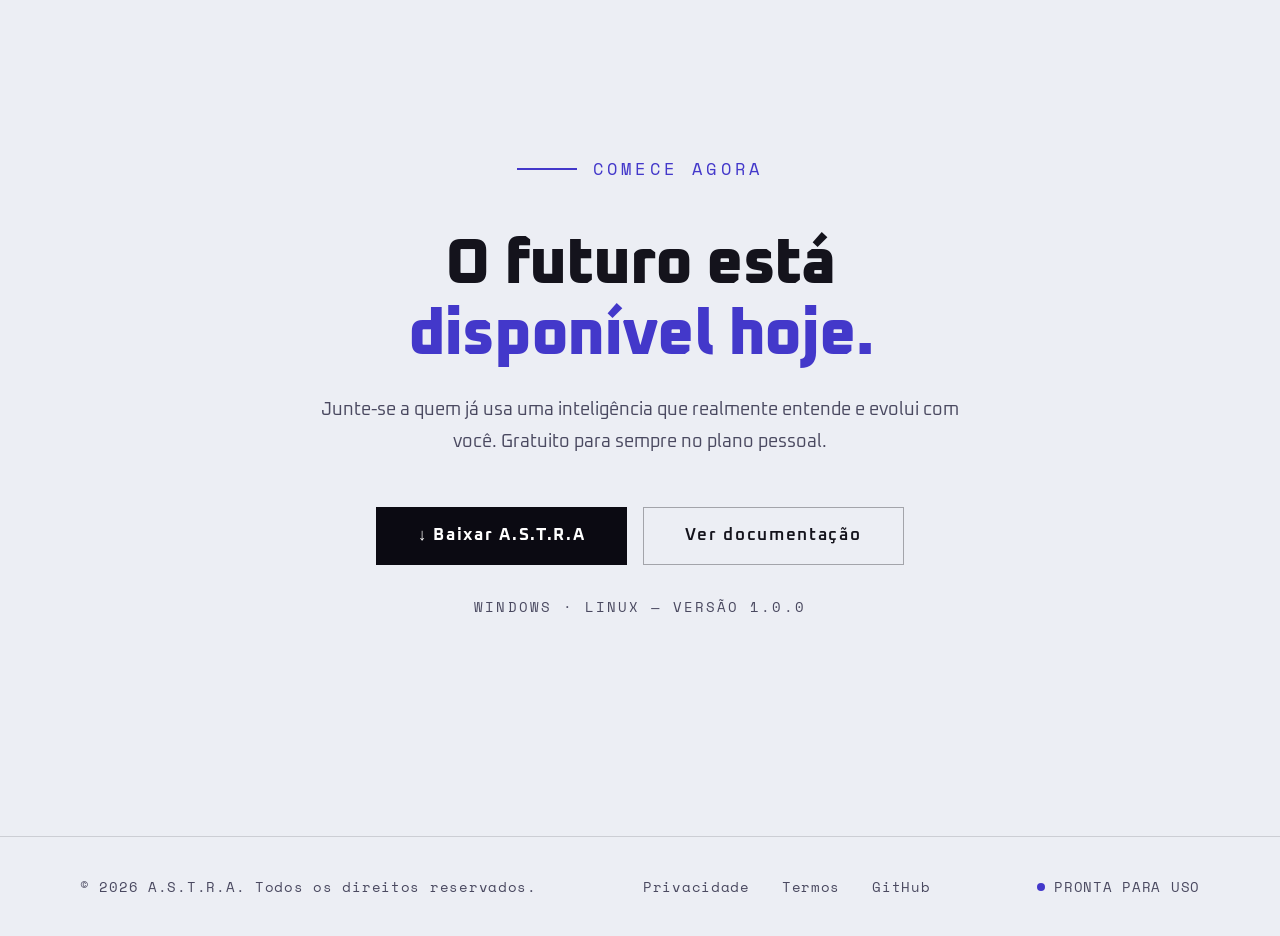
==== commit 78e05b9d: "feat: escala proporcional em telas grandes, ajustes de layout e revisão das páginas legais Layout e " ====
--- a/index.html
+++ b/index.html
@@ -7,7 +7,7 @@
 <meta name="description" content="A.S.T.R.A é uma IA que ajuda pessoas cegas a usar o computador: controle por conversa de voz, leitor de tela eficiente e gerenciador de arquivos.">
 <meta name="color-scheme" content="dark light">
 <meta name="theme-color" content="#07060c">
-<link rel="icon" href="assets/favicon.svg" type="image/svg+xml">
+<link rel="icon" href="./assets/favicon.svg" type="image/svg+xml">
 
 <script>
 /* Define o tema antes da página aparecer, para não piscar */
@@ -26,7 +26,7 @@
 <link rel="preconnect" href="https://fonts.googleapis.com">
 <link rel="preconnect" href="https://fonts.gstatic.com" crossorigin>
 <link href="https://fonts.googleapis.com/css2?family=Oxanium:wght@400;600;700;800&family=Space+Mono:wght@400;700&display=swap" rel="stylesheet">
-<link rel="stylesheet" href="css/astra.css">
+<link rel="stylesheet" href="./css/astra.css">
 </head>
 <body>
 
@@ -314,6 +314,6 @@
   </div>
 </footer>
 
-<script src="js/astra.js"></script>
+<script src="./js/astra.js"></script>
 </body>
 </html>
--- a/css/astra.css
+++ b/css/astra.css
@@ -87,7 +87,7 @@
 /* Menu */
 .top{
   position:fixed;top:0;left:0;right:0;z-index:100;
-  padding:0.9rem 3rem;
+  padding:0.9rem max(3rem,calc((100% - 110rem)/2 - 2rem));
   display:flex;align-items:center;justify-content:space-between;
   background:var(--nav-bg);
   border-bottom:1px solid var(--line);
@@ -99,7 +99,7 @@
   font-size:1.2rem;font-weight:700;letter-spacing:0.28em;
 }
 
-.logo-mark{width:34px;height:32px;flex-shrink:0}
+.logo-mark{width:2.125rem;height:2rem}
 
 .nav-right{
   display:flex;align-items:center;gap:1.6rem;
@@ -114,17 +114,25 @@
 .nav-right a.nav-link:hover{color:var(--text)}
 
 .theme-toggle{
-  width:46px;height:46px;border-radius:50%;
-  display:inline-flex;align-items:center;justify-content:center;
+  width:2.875rem;height:2.875rem;
+  border-radius:50%;
+  display:inline-flex;
+  align-items:center;
+  justify-content:center;
   border:1px solid var(--line-strong);
   background:var(--surface);color:var(--text);
   cursor:pointer;transition:background 0.3s,border-color 0.3s;
 }
 .theme-toggle:hover{background:var(--accent-soft);border-color:var(--accent)}
-.theme-toggle svg{
-  width:22px;height:22px;
-  fill:none;stroke:currentColor;stroke-width:1.8;
-  stroke-linecap:round;stroke-linejoin:round;
+.theme-toggle 
+svg{
+  width:1.375rem;
+  height:1.375rem;
+  fill:none;
+  stroke:currentColor;
+  stroke-width:1.8;
+  stroke-linecap:round;
+  stroke-linejoin:round;
 }
 :root[data-theme="dark"] .i-moon{display:none}
 :root[data-theme="light"] .i-sun{display:none}
@@ -147,7 +155,7 @@
   display:grid;
   grid-template-columns:1fr 1fr;
   align-items:center;
-  padding:0 5rem;
+  padding:0 max(5rem,calc((100% - 110rem)/2));
   gap:4rem;
 }
 
@@ -186,7 +194,7 @@
 
 .hero-sub{
   font-size:1.15rem;color:var(--muted);
-  line-height:1.75;max-width:500px;
+  line-height:1.75;max-width:31.25rem;
   margin-bottom:2.5rem;
 }
 
@@ -194,7 +202,7 @@
 
 .btn-primary{
   display:inline-flex;align-items:center;justify-content:center;
-  min-height:52px;
+  min-height:3.25rem;
   background:var(--btn-bg);
   color:var(--btn-fg);border:none;text-decoration:none;
   padding:0 2.2rem;
@@ -216,7 +224,7 @@
 
 .btn-ghost{
   display:inline-flex;align-items:center;justify-content:center;
-  min-height:52px;
+  min-height:3.25rem;
   border:1px solid var(--line-strong);text-decoration:none;
   padding:0 2.2rem;color:var(--text);
   background:transparent;
@@ -226,12 +234,12 @@
 }
 .btn-ghost:hover{border-color:var(--accent);background:var(--accent-soft)}
 
-.btn-primary.big,.btn-ghost.big{min-height:58px;padding:0 2.6rem;font-size:1.05rem}
+.btn-primary.big,.btn-ghost.big{min-height:3.625rem;padding:0 2.6rem;font-size:1.05rem}
 
 /* Logo no hero */
 .logo-wrap{
   position:relative;
-  width:min(100%,520px);aspect-ratio:1;
+  width:min(100%,32.5rem);aspect-ratio:1;
   margin-inline:auto;
   display:grid;place-items:center;
   opacity:0;animation:fadeIn 1.5s 0.8s forwards;
@@ -245,7 +253,6 @@
   position:relative;
   width:46%;height:auto;aspect-ratio:100/95;
   color:var(--text);
-  animation:float 7s ease-in-out infinite;
 }
 
 .logo-rings{position:absolute;inset:0}
@@ -293,7 +300,7 @@
 
 .features-inner{
   width:100%;
-  padding:0 5rem;
+  padding:0 max(5rem,calc((100% - 110rem)/2));
 }
 
 .section-label{
@@ -371,7 +378,7 @@
 .feature-body{
   font-size:1.1rem;color:var(--muted);
   line-height:1.8;
-  max-width:480px;
+  max-width:30rem;
 }
 
 /* Tópicos diagonais */
@@ -406,12 +413,12 @@
 /* Visual lateral */
 .feature-visual{
   display:flex;align-items:center;justify-content:center;
-  height:280px;
+  height:17.5rem;
   position:relative;
 }
-.feature-visual.tall{height:440px}
-
-.vis{width:100%;max-width:420px;height:100%;overflow:visible}
+.feature-visual.tall{height:27.5rem}
+
+.vis{width:100%;max-width:26.25rem;height:100%;overflow:visible}
 .vis .v-line{fill:none;stroke:var(--line-strong);stroke-width:1.5}
 .vis .v-soft{fill:var(--accent-soft)}
 .vis .v-fill{fill:var(--accent)}
@@ -448,7 +455,7 @@
   border-bottom:1px solid var(--line);
 }
 
-.metrics-inner{width:100%;padding:0 5rem}
+.metrics-inner{width:100%;padding:0 max(5rem,calc((100% - 110rem)/2))}
 
 .metrics-grid{
   display:grid;
@@ -496,15 +503,15 @@
 
 .cta-inner{
   position:relative;z-index:1;
-  max-width:720px;
+  max-width:45rem;
   margin:0 auto;
   padding:0 2rem;
 }
 
 .cta-ring{
   position:absolute;
-  width:800px;height:800px;
-  margin:-400px 0 0 -400px;
+  width:50rem;height:50rem;
+  margin:-25rem 0 0 -25rem;
   border-radius:50%;
   border:1px solid var(--line-strong);
   left:50%;top:50%;
@@ -539,7 +546,7 @@
 
 /* Rodapé */
 footer{
-  padding:2rem 5rem;
+  padding:2rem max(5rem,calc((100% - 110rem)/2));
   border-top:1px solid var(--line);
   display:flex;align-items:center;justify-content:space-between;
   gap:1.5rem;flex-wrap:wrap;
@@ -570,7 +577,7 @@
 /* Cantos decorativos */
 .hud-corner{
   position:fixed;z-index:50;pointer-events:none;
-  width:40px;height:40px;
+  width:2.5rem;height:2.5rem;
   border-color:var(--line-strong);
   border-style:solid;
 }
@@ -599,11 +606,6 @@
   to{transform:rotate(360deg)}
 }
 
-@keyframes float{
-  0%,100%{transform:translateY(0)}
-  50%{transform:translateY(-10px)}
-}
-
 @keyframes bar{
   0%,100%{transform:scaleY(1)}
   50%{transform:scaleY(0.45)}
@@ -624,6 +626,9 @@
   .top{padding:0.8rem 1.5rem}
   .nav-right{gap:1rem}
 }
+
+/* Telas acima de 1080p: tudo cresce na mesma proporção */
+html{font-size:max(100%,0.8333vw)}
 
 /* Tablets e celulares */
 @media (max-width:900px){
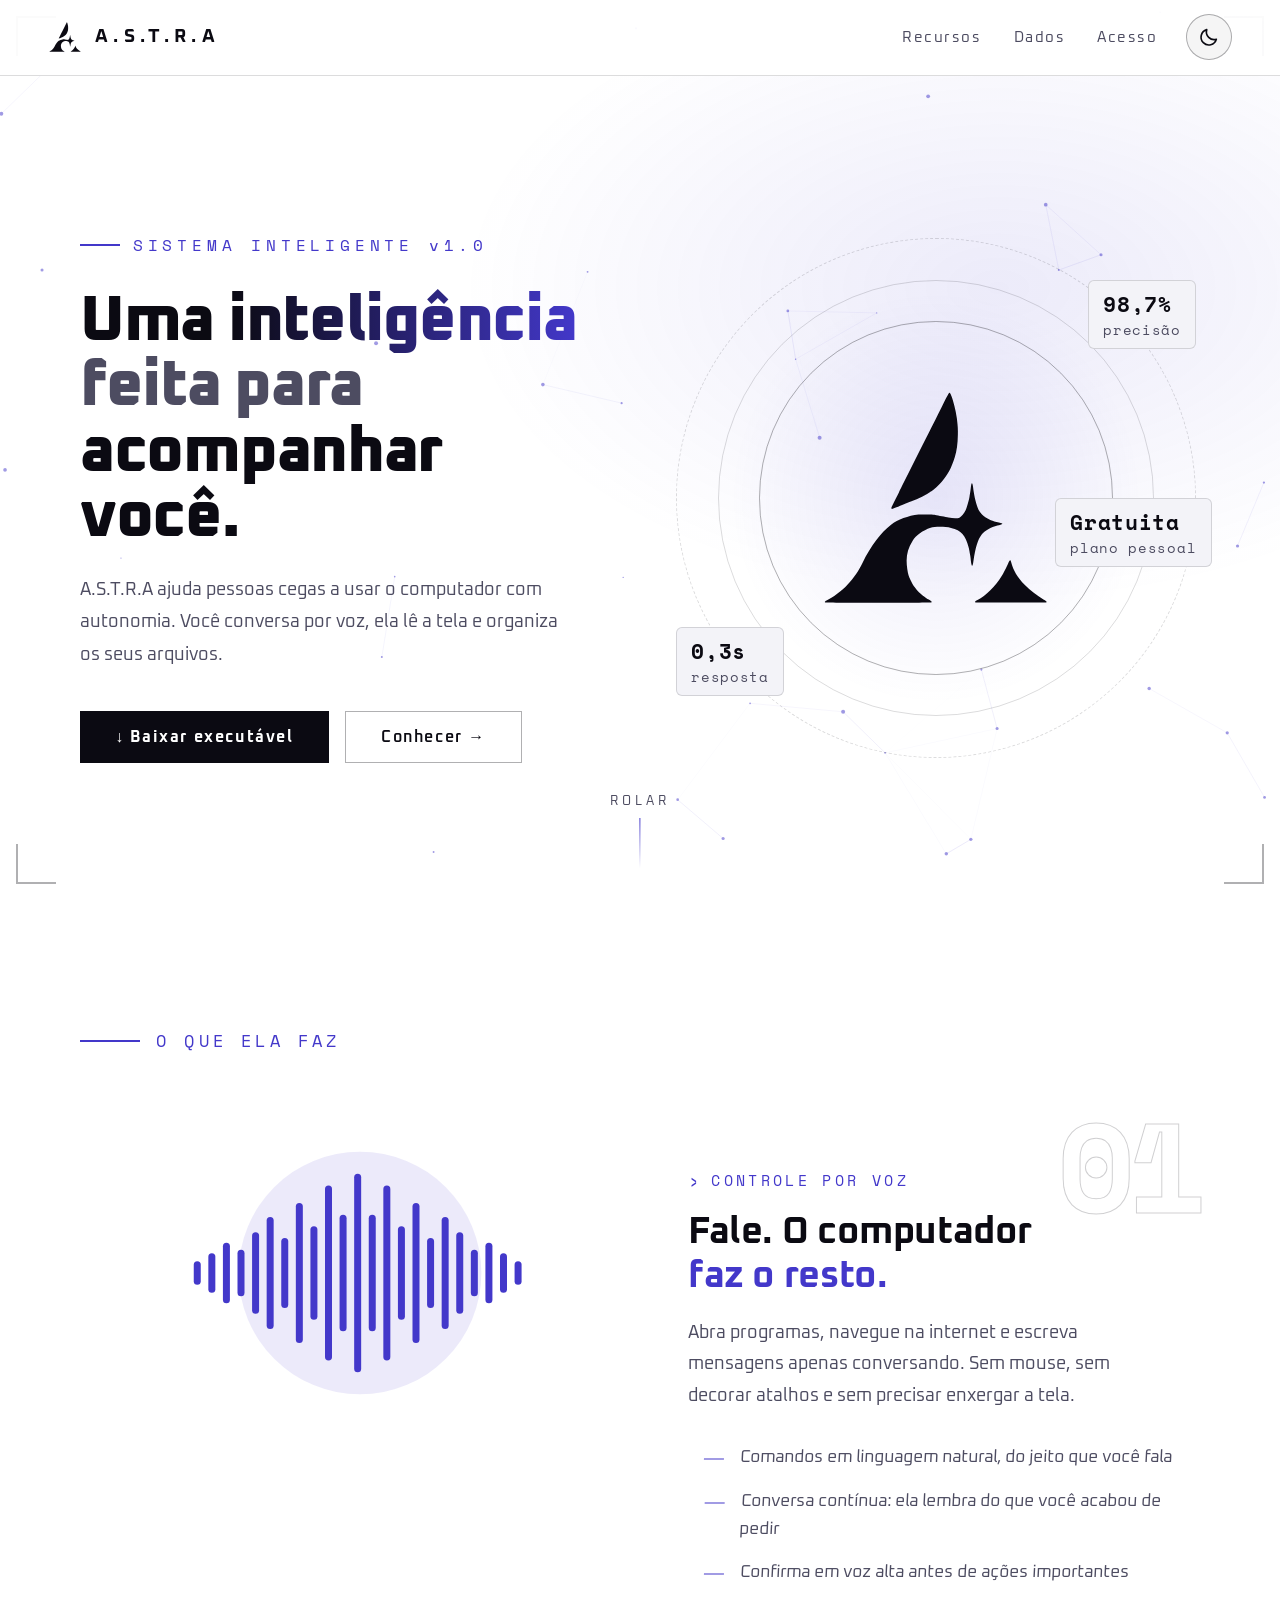
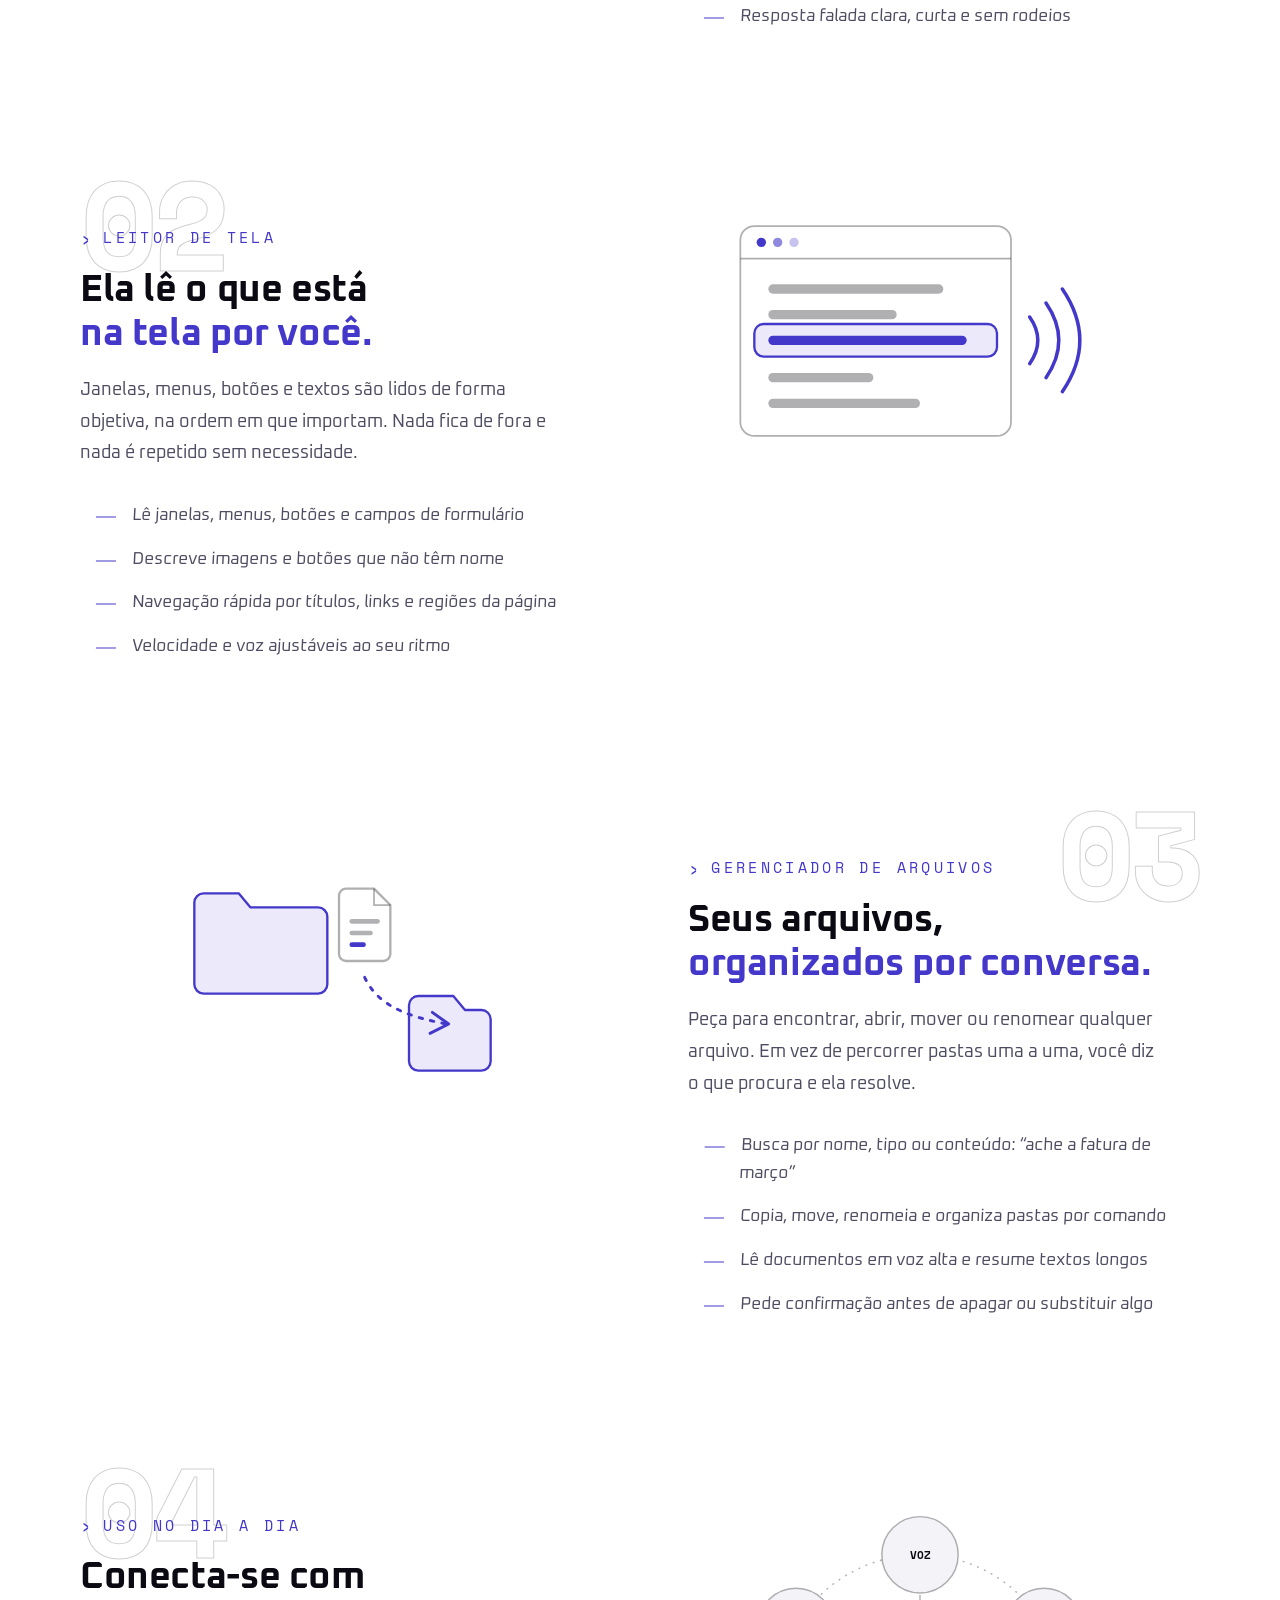
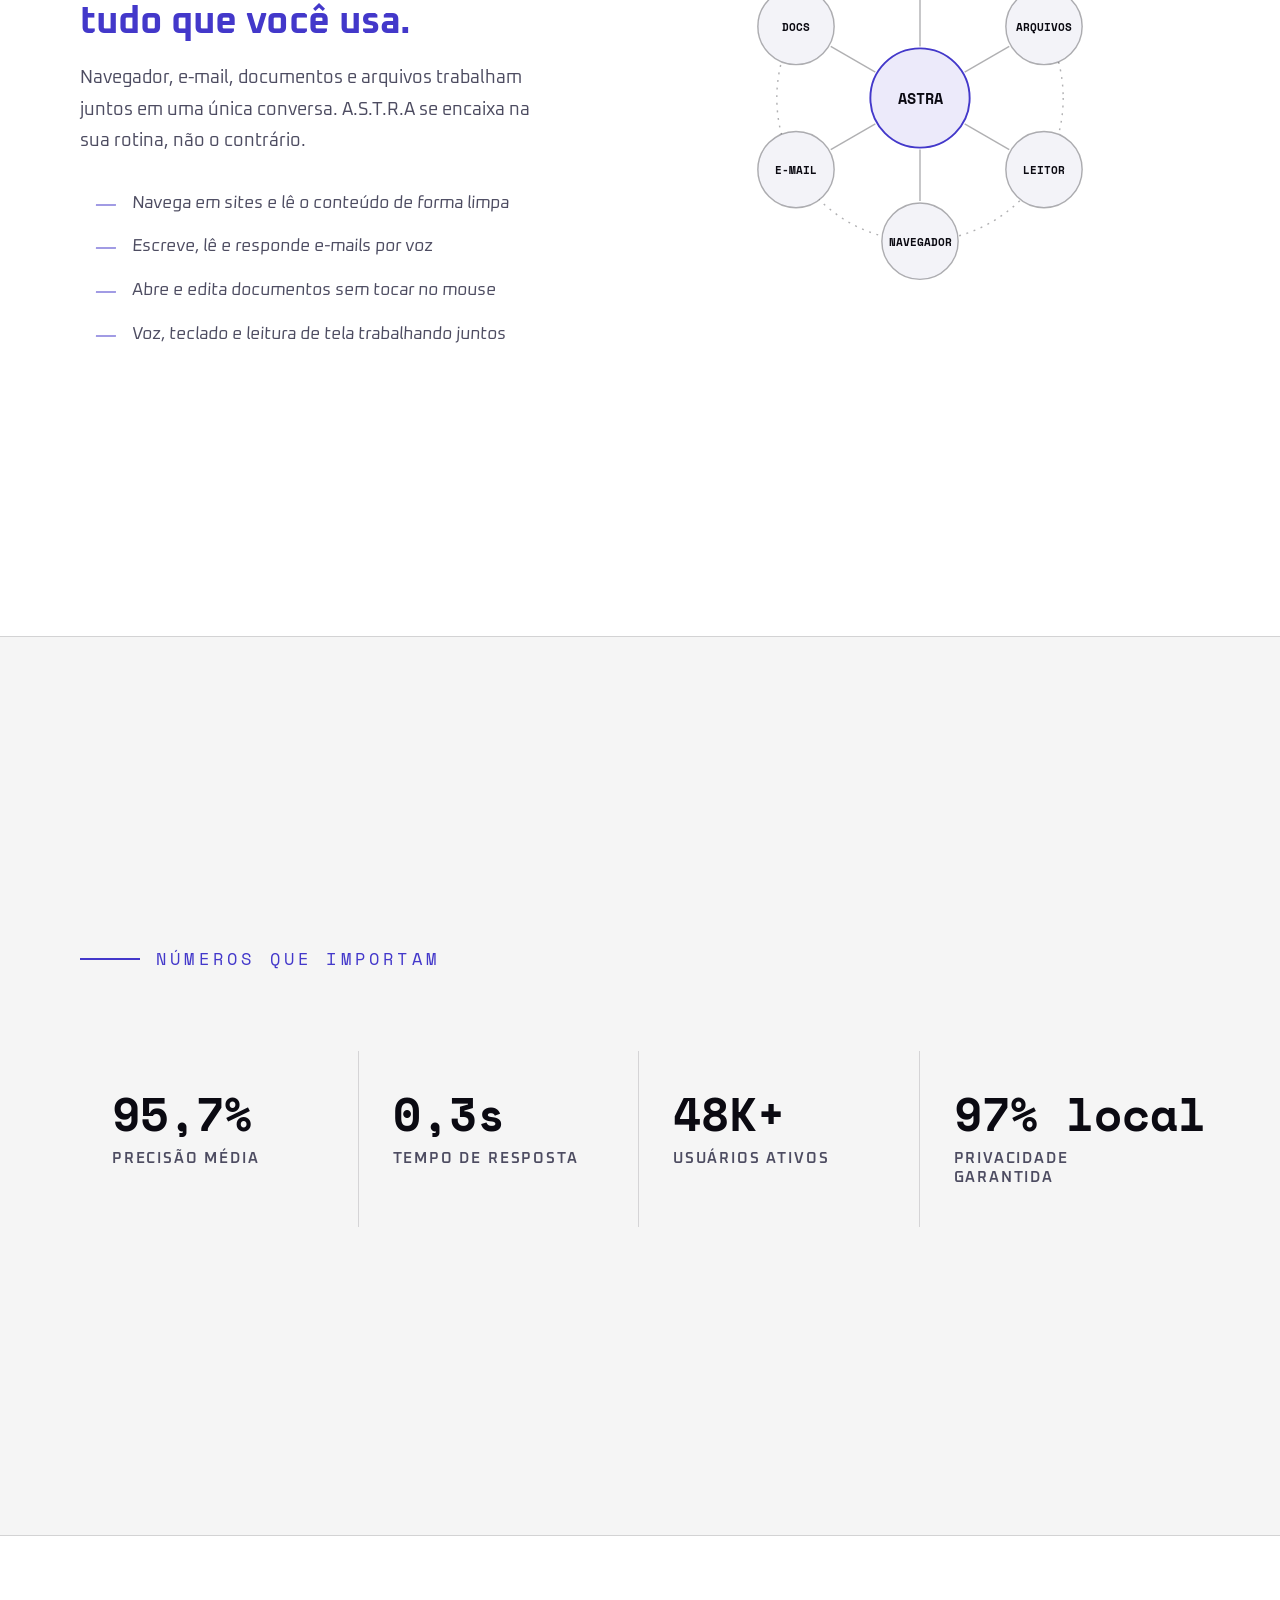
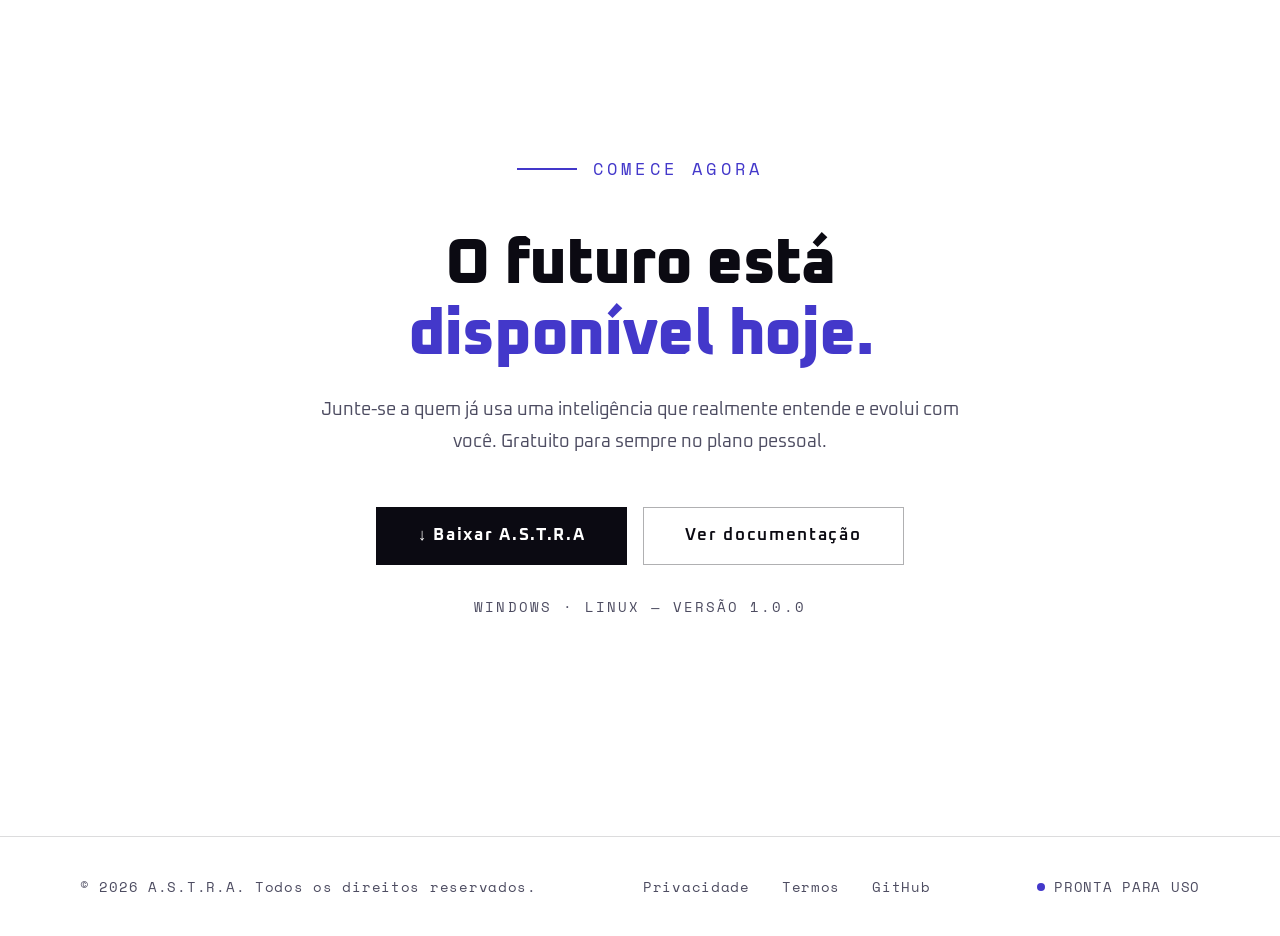
==== commit ef342056: "new( html ) added the dowload link" ====
--- a/index.html
+++ b/index.html
@@ -7,7 +7,7 @@
 <meta name="description" content="A.S.T.R.A é uma IA que ajuda pessoas cegas a usar o computador: controle por conversa de voz, leitor de tela eficiente e gerenciador de arquivos.">
 <meta name="color-scheme" content="dark light">
 <meta name="theme-color" content="#07060c">
-<link rel="icon" href="./assets/favicon.svg" type="image/svg+xml">
+<link rel="icon" href="favicon.svg" type="image/svg+xml">
 
 <script>
 /* Define o tema antes da página aparecer, para não piscar */
@@ -26,7 +26,7 @@
 <link rel="preconnect" href="https://fonts.googleapis.com">
 <link rel="preconnect" href="https://fonts.gstatic.com" crossorigin>
 <link href="https://fonts.googleapis.com/css2?family=Oxanium:wght@400;600;700;800&family=Space+Mono:wght@400;700&display=swap" rel="stylesheet">
-<link rel="stylesheet" href="./css/astra.css">
+<link rel="stylesheet" href="astra.css">
 </head>
 <body>
 
@@ -77,7 +77,7 @@
         Você conversa por voz, ela lê a tela e organiza os seus arquivos.
       </p>
       <div class="hero-btns">
-        <a class="btn-primary" href="#cta" data-download>↓ Baixar executável</a>
+        <a class="btn-primary" href="https://github.com/here236/A.S.T.R.A-IA/tree/main" data-download>↓ Baixar executável</a>
         <a class="btn-ghost" href="#features">Conhecer →</a>
       </div>
     </div>
@@ -245,31 +245,26 @@
   <div class="metrics-inner">
     <h2 class="section-label" id="metrics-label">NÚMEROS QUE IMPORTAM</h2>
     <div class="metrics-grid">
-
       <div class="metric-item" id="m1">
         <div class="metric-val" aria-hidden="true" data-target="98.7" data-suffix="%">0%</div>
         <span class="sr-only">98,7%</span>
         <div class="metric-label">Precisão média</div>
       </div>
-
       <div class="metric-item" id="m2">
         <div class="metric-val" aria-hidden="true" data-target="0.3" data-suffix="s">0s</div>
         <span class="sr-only">0,3 segundos</span>
         <div class="metric-label">Tempo de resposta</div>
       </div>
-
-      <div class="metric-item" id="m3" hidden>
-        <div class="metric-val" aria-hidden="true" data-target="0" data-suffix="">0</div>
-        <span class="sr-only"></span>
-        <div class="metric-label">Downloads</div>
-      </div>
-
+      <div class="metric-item" id="m3">
+        <div class="metric-val" aria-hidden="true" data-target="50" data-suffix="K+">0</div>
+        <span class="sr-only">Mais de 50 mil</span>
+        <div class="metric-label">Usuários ativos</div>
+      </div>
       <div class="metric-item" id="m4">
         <div class="metric-val" aria-hidden="true" data-target="100" data-suffix="% local">0%</div>
         <span class="sr-only">100% local</span>
         <div class="metric-label">Privacidade garantida</div>
       </div>
-
     </div>
   </div>
 </section>
@@ -304,8 +299,8 @@
 <footer>
   <div>© 2026 A.S.T.R.A. Todos os direitos reservados.</div>
   <nav class="footer-links" aria-label="Rodapé">
-    <a href="pages/privacidade.html">Privacidade</a>
-    <a href="pages/termos.html">Termos</a>
+    <a href="#">Privacidade</a>
+    <a href="#">Termos</a>
     <a href="https://github.com/here236/A.S.T.R.A-Site">GitHub</a>
   </nav>
   <div class="footer-status">
@@ -314,6 +309,6 @@
   </div>
 </footer>
 
-<script src="./js/astra.js"></script>
+<script src="astra.js"></script>
 </body>
 </html>
--- a/astra.css
+++ b/astra.css
@@ -0,0 +1,668 @@
+*{margin:0;padding:0;box-sizing:border-box}
+
+/* Tema claro é o padrão; o escuro é aplicado por data-theme="dark" */
+:root{
+  --bg:#ffffff;
+  --bg2:#f3f3f8;
+  --text:#0b0a12;
+  --muted:#4d4c61;
+  --accent:#4338ca;
+  --accent-soft:rgba(67,56,202,0.10);
+  --line:rgba(11,10,18,0.14);
+  --line-strong:rgba(11,10,18,0.32);
+  --surface:rgba(11,10,18,0.04);
+  --nav-bg:rgba(255,255,255,0.94);
+  --btn-bg:#0b0a12;
+  --btn-fg:#ffffff;
+  --glow:rgba(67,56,202,0.10);
+  --grid:rgba(11,10,18,0.05);
+  --particle:67,56,202;
+  color-scheme:light;
+}
+
+:root[data-theme="dark"]{
+  --bg:#07060c;
+  --bg2:#0d0c16;
+  --text:#f4f3fa;
+  --muted:#adabc0;
+  --accent:#c4bfff;
+  --accent-soft:rgba(196,191,255,0.12);
+  --line:rgba(255,255,255,0.12);
+  --line-strong:rgba(255,255,255,0.32);
+  --surface:rgba(255,255,255,0.05);
+  --nav-bg:rgba(7,6,12,0.94);
+  --btn-bg:#ffffff;
+  --btn-fg:#07060c;
+  --glow:rgba(99,82,255,0.20);
+  --grid:rgba(255,255,255,0.04);
+  --particle:196,191,255;
+  color-scheme:dark;
+}
+
+html{scroll-behavior:smooth;overflow-x:hidden;scroll-padding-top:5rem}
+
+body{
+  background:var(--bg);
+  color:var(--text);
+  font-family:'Oxanium',system-ui,sans-serif;
+  font-size:1rem;
+  overflow-x:hidden;
+}
+
+/* Brilho suave e grade fixos */
+body::before{
+  content:'';position:fixed;inset:0;z-index:0;pointer-events:none;
+  background:radial-gradient(60% 50% at 78% 32%,var(--glow),transparent 70%);
+}
+
+/* Animação circular da troca de tema */
+::view-transition-old(root),
+::view-transition-new(root){
+  animation:none;
+  mix-blend-mode:normal;
+}
+
+/* Acessibilidade */
+.sr-only{
+  position:absolute;width:1px;height:1px;overflow:hidden;
+  clip:rect(0 0 0 0);clip-path:inset(50%);white-space:nowrap;
+}
+
+.skip-link{
+  position:fixed;top:0.75rem;left:0.75rem;z-index:1000;
+  transform:translateY(-200%);
+  background:var(--btn-bg);color:var(--btn-fg);
+  padding:0.8rem 1.2rem;font-weight:700;text-decoration:none;
+}
+.skip-link:focus{transform:translateY(0)}
+
+:focus-visible{outline:3px solid var(--accent);outline-offset:3px}
+
+/* Fundo de partículas */
+#bg-canvas{
+  position:fixed;top:0;left:0;width:100%;height:100%;
+  z-index:0;pointer-events:none;
+}
+
+/* Menu */
+.top{
+  position:fixed;top:0;left:0;right:0;z-index:100;
+  padding:0.9rem 3rem;
+  display:flex;align-items:center;justify-content:space-between;
+  background:var(--nav-bg);
+  border-bottom:1px solid var(--line);
+}
+
+.logo{
+  display:flex;align-items:center;gap:0.8rem;
+  color:var(--text);text-decoration:none;
+  font-size:1.2rem;font-weight:700;letter-spacing:0.28em;
+}
+
+.logo-mark{width:34px;height:32px;flex-shrink:0}
+
+.nav-right{
+  display:flex;align-items:center;gap:1.6rem;
+  font-size:0.95rem;letter-spacing:0.1em;
+}
+
+.nav-right a.nav-link{
+  color:var(--muted);text-decoration:none;
+  padding:0.5rem 0.2rem;
+  transition:color 0.3s;
+}
+.nav-right a.nav-link:hover{color:var(--text)}
+
+.theme-toggle{
+  width:46px;height:46px;border-radius:50%;
+  display:inline-flex;align-items:center;justify-content:center;
+  border:1px solid var(--line-strong);
+  background:var(--surface);color:var(--text);
+  cursor:pointer;transition:background 0.3s,border-color 0.3s;
+}
+.theme-toggle:hover{background:var(--accent-soft);border-color:var(--accent)}
+.theme-toggle svg{
+  width:22px;height:22px;
+  fill:none;stroke:currentColor;stroke-width:1.8;
+  stroke-linecap:round;stroke-linejoin:round;
+}
+:root[data-theme="dark"] .i-moon{display:none}
+:root[data-theme="light"] .i-sun{display:none}
+
+/* Seções */
+section{
+  position:relative;z-index:10;
+  min-height:100vh;
+  display:flex;align-items:center;
+}
+
+/* Hero */
+#hero{
+  padding:6rem 0 0;
+  overflow:hidden;
+}
+
+.hero-inner{
+  width:100%;
+  display:grid;
+  grid-template-columns:1fr 1fr;
+  align-items:center;
+  padding:0 5rem;
+  gap:4rem;
+}
+
+.hero-text{opacity:0;animation:fadeUp 1.2s 0.3s forwards}
+
+.hero-label{
+  font-family:'Space Mono',monospace;
+  font-size:1rem;letter-spacing:0.3em;
+  color:var(--accent);margin-bottom:2rem;
+  display:flex;align-items:center;gap:0.8rem;
+}
+.hero-label::before{
+  content:'';display:block;flex-shrink:0;
+  width:40px;height:2px;background:var(--accent);
+}
+
+h1{
+  font-size:clamp(2.8rem,5vw,5rem);
+  font-weight:800;line-height:1.02;
+  letter-spacing:-0.02em;
+  margin-bottom:1.5rem;
+}
+
+h1 span{
+  color:var(--muted);
+  display:block;
+}
+
+h1 em{
+  font-style:normal;
+  background:linear-gradient(90deg,var(--text),var(--accent));
+  -webkit-background-clip:text;
+  background-clip:text;
+  -webkit-text-fill-color:transparent;
+}
+
+.hero-sub{
+  font-size:1.15rem;color:var(--muted);
+  line-height:1.75;max-width:500px;
+  margin-bottom:2.5rem;
+}
+
+.hero-btns{display:flex;gap:1rem;flex-wrap:wrap}
+
+.btn-primary{
+  display:inline-flex;align-items:center;justify-content:center;
+  min-height:52px;
+  background:var(--btn-bg);
+  color:var(--btn-fg);border:none;text-decoration:none;
+  padding:0 2.2rem;
+  font-family:'Oxanium',sans-serif;
+  font-size:1rem;letter-spacing:0.1em;
+  cursor:pointer;font-weight:700;
+  position:relative;overflow:hidden;
+  transition:box-shadow 0.3s,transform 0.3s;
+}
+.btn-primary::after{
+  content:'';position:absolute;
+  top:-50%;left:-60%;width:40%;height:200%;
+  background:rgba(128,128,160,0.3);
+  transform:skewX(-20deg);
+  transition:left 0.5s;
+}
+.btn-primary:hover{box-shadow:0 0 0 4px var(--accent-soft),0 8px 28px var(--glow)}
+.btn-primary:hover::after{left:120%}
+
+.btn-ghost{
+  display:inline-flex;align-items:center;justify-content:center;
+  min-height:52px;
+  border:1px solid var(--line-strong);text-decoration:none;
+  padding:0 2.2rem;color:var(--text);
+  background:transparent;
+  font-family:'Oxanium',sans-serif;
+  font-size:1rem;font-weight:600;letter-spacing:0.1em;
+  cursor:pointer;transition:border-color 0.3s,background 0.3s;
+}
+.btn-ghost:hover{border-color:var(--accent);background:var(--accent-soft)}
+
+.btn-primary.big,.btn-ghost.big{min-height:58px;padding:0 2.6rem;font-size:1.05rem}
+
+/* Logo no hero */
+.logo-wrap{
+  position:relative;
+  width:min(100%,520px);aspect-ratio:1;
+  margin-inline:auto;
+  display:grid;place-items:center;
+  opacity:0;animation:fadeIn 1.5s 0.8s forwards;
+}
+.logo-wrap::before{
+  content:'';position:absolute;inset:10%;border-radius:50%;
+  background:radial-gradient(circle,var(--glow),transparent 70%);
+}
+
+.hero-logo{
+  position:relative;
+  width:46%;height:auto;aspect-ratio:100/95;
+  color:var(--text);
+  animation:float 7s ease-in-out infinite;
+}
+
+.logo-rings{position:absolute;inset:0}
+.logo-ring{
+  position:absolute;border-radius:50%;
+  animation:spinRing 40s linear infinite;
+}
+.logo-ring:nth-child(1){inset:16%;border:1px solid var(--line-strong)}
+.logo-ring:nth-child(2){inset:8%;border:1px solid var(--line);animation-direction:reverse;animation-duration:55s}
+.logo-ring:nth-child(3){inset:0;border:1px dashed var(--line)}
+
+.logo-stat{
+  position:absolute;
+  font-family:'Space Mono',monospace;
+  font-size:0.85rem;letter-spacing:0.05em;
+  color:var(--muted);
+  background:var(--bg2);
+  border:1px solid var(--line);
+  padding:0.5rem 0.9rem;border-radius:6px;
+}
+.logo-stat span{display:block;font-size:1.3rem;font-weight:700;color:var(--text)}
+.stat1{top:8%;right:0}
+.stat2{bottom:12%;left:0}
+.stat3{top:50%;right:-3%}
+
+/* Indicador de rolagem */
+.scroll-hint{
+  position:absolute;bottom:2rem;left:50%;transform:translateX(-50%);
+  display:flex;flex-direction:column;align-items:center;gap:0.5rem;
+  font-size:0.8rem;letter-spacing:0.3em;color:var(--muted);
+  opacity:0;animation:fadeIn 1s 2s forwards;
+}
+
+.scroll-line{
+  width:1px;height:50px;
+  background:linear-gradient(to bottom,var(--accent),transparent);
+  animation:scrollPulse 2s infinite;
+}
+
+/* O que ela faz */
+#features{
+  padding:8rem 0;
+  overflow:visible;
+}
+
+.features-inner{
+  width:100%;
+  padding:0 5rem;
+}
+
+.section-label{
+  font-family:'Space Mono',monospace;
+  font-size:1.05rem;font-weight:400;letter-spacing:0.25em;
+  color:var(--accent);
+  margin-bottom:5rem;
+  display:flex;align-items:center;gap:1rem;
+}
+.section-label::before{
+  content:'';width:60px;height:2px;background:var(--accent);flex-shrink:0;
+}
+.section-label.center{justify-content:center;margin-bottom:3rem}
+
+.feature-row{
+  display:grid;
+  grid-template-columns:1fr 1fr;
+  align-items:start;
+  margin-bottom:7rem;
+  position:relative;
+}
+
+/* Só esconde antes da animação se o JavaScript estiver ativo */
+.js .feature-row{
+  opacity:0;
+  transform:translateY(60px);
+  transition:opacity 0.8s,transform 0.8s;
+}
+.js .feature-row.visible{opacity:1;transform:translateY(0)}
+
+.feature-num{
+  font-family:'Space Mono',monospace;
+  font-size:clamp(5rem,10vw,9rem);
+  font-weight:700;
+  color:transparent;
+  -webkit-text-stroke:1px var(--line-strong);
+  line-height:1;
+  position:absolute;
+  top:-2rem;left:0;
+  z-index:0;
+  pointer-events:none;
+  letter-spacing:-0.05em;
+  opacity:0.6;
+}
+.feature-row.flip .feature-num{left:auto;right:0}
+
+.feature-content{
+  position:relative;z-index:1;
+  padding:2rem 0;
+}
+
+.feature-content.right{padding-left:3rem;order:2}
+.feature-content.left{padding-right:3rem}
+.feature-content.right + .feature-visual{order:1}
+
+.feature-tag{
+  font-family:'Space Mono',monospace;
+  font-size:0.95rem;letter-spacing:0.22em;
+  color:var(--accent);
+  margin-bottom:1rem;
+  display:flex;align-items:center;gap:0.5rem;
+}
+.feature-tag::before{content:'›';font-size:1.2rem}
+
+.feature-title{
+  font-size:clamp(1.8rem,3vw,2.6rem);
+  font-weight:700;
+  line-height:1.15;
+  margin-bottom:1.2rem;
+  letter-spacing:-0.01em;
+}
+
+.feature-title .accent{color:var(--accent)}
+
+.feature-body{
+  font-size:1.1rem;color:var(--muted);
+  line-height:1.8;
+  max-width:480px;
+}
+
+/* Tópicos diagonais */
+.diagonal-topics{
+  list-style:none;
+  margin-top:2rem;
+  position:relative;
+  padding-left:1rem;
+}
+
+.topic{
+  display:flex;align-items:flex-start;gap:1rem;
+  margin-bottom:1rem;
+  transform:skewX(-3deg);
+  font-size:1.08rem;
+  color:var(--muted);
+  line-height:1.6;
+  transition:color 0.3s;
+}
+.topic:hover{color:var(--text)}
+
+.topic-line{
+  flex-shrink:0;
+  width:20px;height:2px;
+  background:var(--accent);
+  margin-top:0.8em;
+  opacity:0.5;
+  transition:opacity 0.3s,width 0.3s;
+}
+.topic:hover .topic-line{opacity:1;width:30px}
+
+/* Visual lateral */
+.feature-visual{
+  display:flex;align-items:center;justify-content:center;
+  height:280px;
+  position:relative;
+}
+.feature-visual.tall{height:440px}
+
+.vis{width:100%;max-width:420px;height:100%;overflow:visible}
+.vis .v-line{fill:none;stroke:var(--line-strong);stroke-width:1.5}
+.vis .v-soft{fill:var(--accent-soft)}
+.vis .v-fill{fill:var(--accent)}
+.vis .v-mute{fill:var(--line-strong)}
+.vis .v-focus{fill:var(--accent-soft);stroke:var(--accent);stroke-width:2}
+.vis .v-wave{fill:none;stroke:var(--accent);stroke-width:3;stroke-linecap:round}
+.vis .v-folder{fill:var(--accent-soft);stroke:var(--accent);stroke-width:2;stroke-linejoin:round}
+.vis .v-file{fill:var(--bg);stroke:var(--line-strong);stroke-width:2;stroke-linejoin:round}
+.vis .v-arrow{fill:none;stroke:var(--accent);stroke-width:2.5;stroke-dasharray:3 7;stroke-linecap:round}
+.vis .v-arrowhead{fill:none;stroke:var(--accent);stroke-width:2.5;stroke-linecap:round;stroke-linejoin:round}
+.vis .v-node{fill:var(--bg2);stroke:var(--line-strong);stroke-width:1.5}
+.vis .v-center{fill:var(--accent-soft);stroke:var(--accent);stroke-width:2}
+.vis .v-text{
+  fill:var(--text);
+  font-family:'Space Mono',monospace;font-size:12px;font-weight:700;
+  text-anchor:middle;dominant-baseline:central;
+}
+.vis .v-text.v-big{font-size:16px}
+
+.v-bars rect{
+  fill:var(--accent);
+  transform-box:fill-box;transform-origin:center;
+}
+.feature-row.visible .v-bars rect{
+  animation:bar 1.8s ease-in-out infinite;
+  animation-delay:calc(var(--i) * -0.14s);
+}
+
+/* Métricas */
+#metrics{
+  padding:8rem 0;
+  background:var(--surface);
+  border-top:1px solid var(--line);
+  border-bottom:1px solid var(--line);
+}
+
+.metrics-inner{width:100%;padding:0 5rem}
+
+.metrics-grid{
+  display:grid;
+  grid-template-columns:repeat(auto-fit,minmax(220px,1fr));
+  gap:2px;
+  margin-top:4rem;
+}
+
+.metric-item{
+  padding:2.5rem 2rem;
+  border-right:1px solid var(--line);
+}
+
+.js .metric-item{
+  opacity:0;transform:translateY(30px);
+  transition:opacity 0.6s,transform 0.6s;
+}
+.js .metric-item.visible{opacity:1;transform:translateY(0)}
+.metric-item:last-child{border-right:none}
+
+.metric-val{
+  font-size:clamp(2.4rem,3.6vw,3.4rem);
+  font-weight:800;
+  color:var(--text);
+  line-height:1;
+  margin-bottom:0.7rem;
+  font-family:'Space Mono',monospace;
+  white-space:nowrap;
+}
+
+.metric-label{
+  font-size:0.95rem;letter-spacing:0.12em;
+  color:var(--muted);font-weight:600;
+  text-transform:uppercase;
+}
+
+/* Chamada final */
+#cta{
+  padding:10rem 0;
+  text-align:center;
+  overflow:hidden;
+}
+
+.cta-rings{position:absolute;inset:0;overflow:hidden}
+
+.cta-inner{
+  position:relative;z-index:1;
+  max-width:720px;
+  margin:0 auto;
+  padding:0 2rem;
+}
+
+.cta-ring{
+  position:absolute;
+  width:800px;height:800px;
+  margin:-400px 0 0 -400px;
+  border-radius:50%;
+  border:1px solid var(--line-strong);
+  left:50%;top:50%;
+  opacity:0;
+  animation:expandRing 6s ease-out infinite;
+}
+
+.cta-title{
+  font-size:clamp(2.5rem,5vw,4.5rem);
+  font-weight:800;
+  line-height:1.1;
+  letter-spacing:-0.02em;
+  margin-bottom:1.5rem;
+}
+
+.cta-title span{
+  display:block;
+  color:var(--accent);
+}
+
+.cta-sub{
+  font-size:1.15rem;color:var(--muted);
+  margin-bottom:3rem;line-height:1.75;
+}
+
+.cta-btns{display:flex;gap:1rem;justify-content:center;flex-wrap:wrap}
+
+.cta-note{
+  margin-top:2rem;font-size:0.85rem;color:var(--muted);
+  font-family:'Space Mono',monospace;letter-spacing:0.15em;
+}
+
+/* Rodapé */
+footer{
+  padding:2rem 5rem;
+  border-top:1px solid var(--line);
+  display:flex;align-items:center;justify-content:space-between;
+  gap:1.5rem;flex-wrap:wrap;
+  font-size:0.9rem;color:var(--muted);
+  font-family:'Space Mono',monospace;
+  letter-spacing:0.05em;
+  position:relative;z-index:10;
+  background:var(--bg);
+}
+
+.footer-links{display:flex;gap:2rem}
+.footer-links a{
+  color:var(--muted);text-decoration:none;
+  padding:0.4rem 0;
+  border-bottom:1px solid transparent;
+  transition:color 0.3s,border-color 0.3s;
+}
+.footer-links a:hover{color:var(--text);border-color:var(--accent)}
+
+.footer-status{display:flex;align-items:center;gap:0.6rem}
+
+.status-dot{
+  width:8px;height:8px;border-radius:50%;
+  background:var(--accent);
+  animation:pulse 2s infinite;
+}
+
+/* Cantos decorativos */
+.hud-corner{
+  position:fixed;z-index:50;pointer-events:none;
+  width:40px;height:40px;
+  border-color:var(--line-strong);
+  border-style:solid;
+}
+.hud-tl{top:1rem;left:1rem;border-width:2px 0 0 2px}
+.hud-tr{top:1rem;right:1rem;border-width:2px 2px 0 0}
+.hud-bl{bottom:1rem;left:1rem;border-width:0 0 2px 2px}
+.hud-br{bottom:1rem;right:1rem;border-width:0 2px 2px 0}
+
+/* Animações */
+@keyframes fadeUp{
+  from{opacity:0;transform:translateY(40px)}
+  to{opacity:1;transform:translateY(0)}
+}
+
+@keyframes fadeIn{
+  to{opacity:1}
+}
+
+@keyframes pulse{
+  0%,100%{opacity:1}
+  50%{opacity:0.35}
+}
+
+@keyframes spinRing{
+  from{transform:rotate(0deg)}
+  to{transform:rotate(360deg)}
+}
+
+@keyframes float{
+  0%,100%{transform:translateY(0)}
+  50%{transform:translateY(-10px)}
+}
+
+@keyframes bar{
+  0%,100%{transform:scaleY(1)}
+  50%{transform:scaleY(0.45)}
+}
+
+@keyframes scrollPulse{
+  0%{opacity:1;transform:scaleY(1)}
+  100%{opacity:0;transform:scaleY(0.2)}
+}
+
+@keyframes expandRing{
+  0%{transform:scale(0.15);opacity:0.5}
+  100%{transform:scale(1);opacity:0}
+}
+
+/* Telas médias */
+@media (max-width:1100px){
+  .top{padding:0.8rem 1.5rem}
+  .nav-right{gap:1rem}
+}
+
+/* Tablets e celulares */
+@media (max-width:900px){
+  .hero-inner{grid-template-columns:1fr;padding:0 1.5rem;gap:2rem}
+  #hero{padding:7rem 0 4rem;min-height:auto}
+  .scroll-hint{display:none}
+  .logo-wrap{width:min(88%,420px)}
+  .features-inner,.metrics-inner{padding:0 1.5rem}
+  #features,#metrics{padding:5rem 0}
+  .feature-row{grid-template-columns:1fr;margin-bottom:5rem}
+  .feature-content.right,.feature-content.left{padding:2rem 0 1rem;order:0}
+  .feature-content.right + .feature-visual{order:0}
+  .feature-row.flip .feature-num{right:0}
+  .feature-num{font-size:5rem;top:-1rem}
+  .feature-body{max-width:none}
+  .feature-visual{margin-top:1rem}
+  .metrics-grid{grid-template-columns:1fr 1fr}
+  .metric-item{border-right:none;border-bottom:1px solid var(--line);padding:2rem 1rem}
+  #cta{padding:6rem 0}
+  footer{padding:2rem 1.5rem;flex-direction:column;align-items:flex-start}
+  .hud-corner{display:none}
+}
+
+@media (max-width:640px){
+  .nav-link{display:none}
+  .logo-name{letter-spacing:0.12em;font-size:1.05rem}
+  .top{gap:0.6rem}
+  .hero-btns a{flex:1 1 100%}
+  .hero-label{letter-spacing:0.15em;font-size:0.9rem}
+  .logo-stat{font-size:0.75rem;padding:0.4rem 0.6rem}
+  .logo-stat span{font-size:1.05rem}
+  .stat3{right:0}
+  .metrics-grid{grid-template-columns:1fr}
+}
+
+/* Quem prefere menos movimento */
+@media (prefers-reduced-motion:reduce){
+  html{scroll-behavior:auto}
+  *,*::before,*::after{animation:none !important;transition:none !important}
+  .hero-text,.logo-wrap,.scroll-hint{opacity:1}
+  .js .feature-row,.js .metric-item{opacity:1;transform:none}
+}
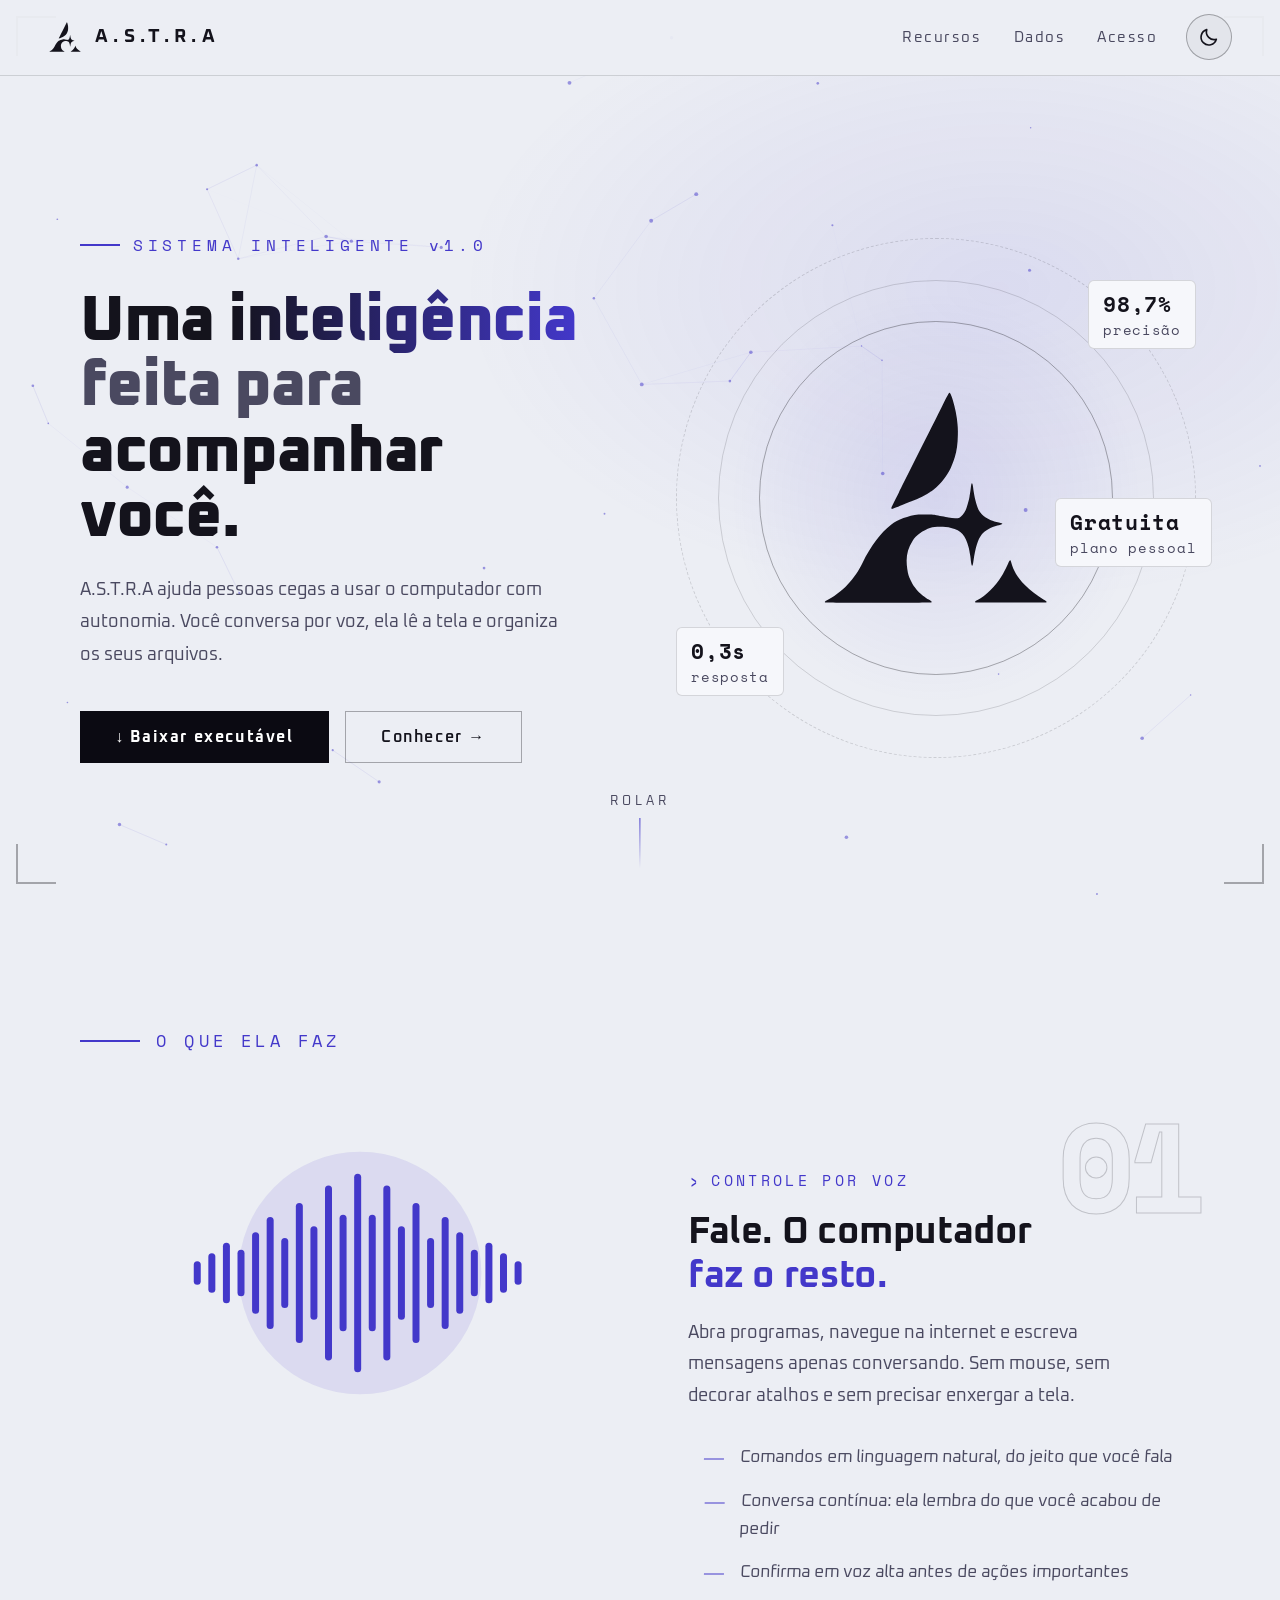
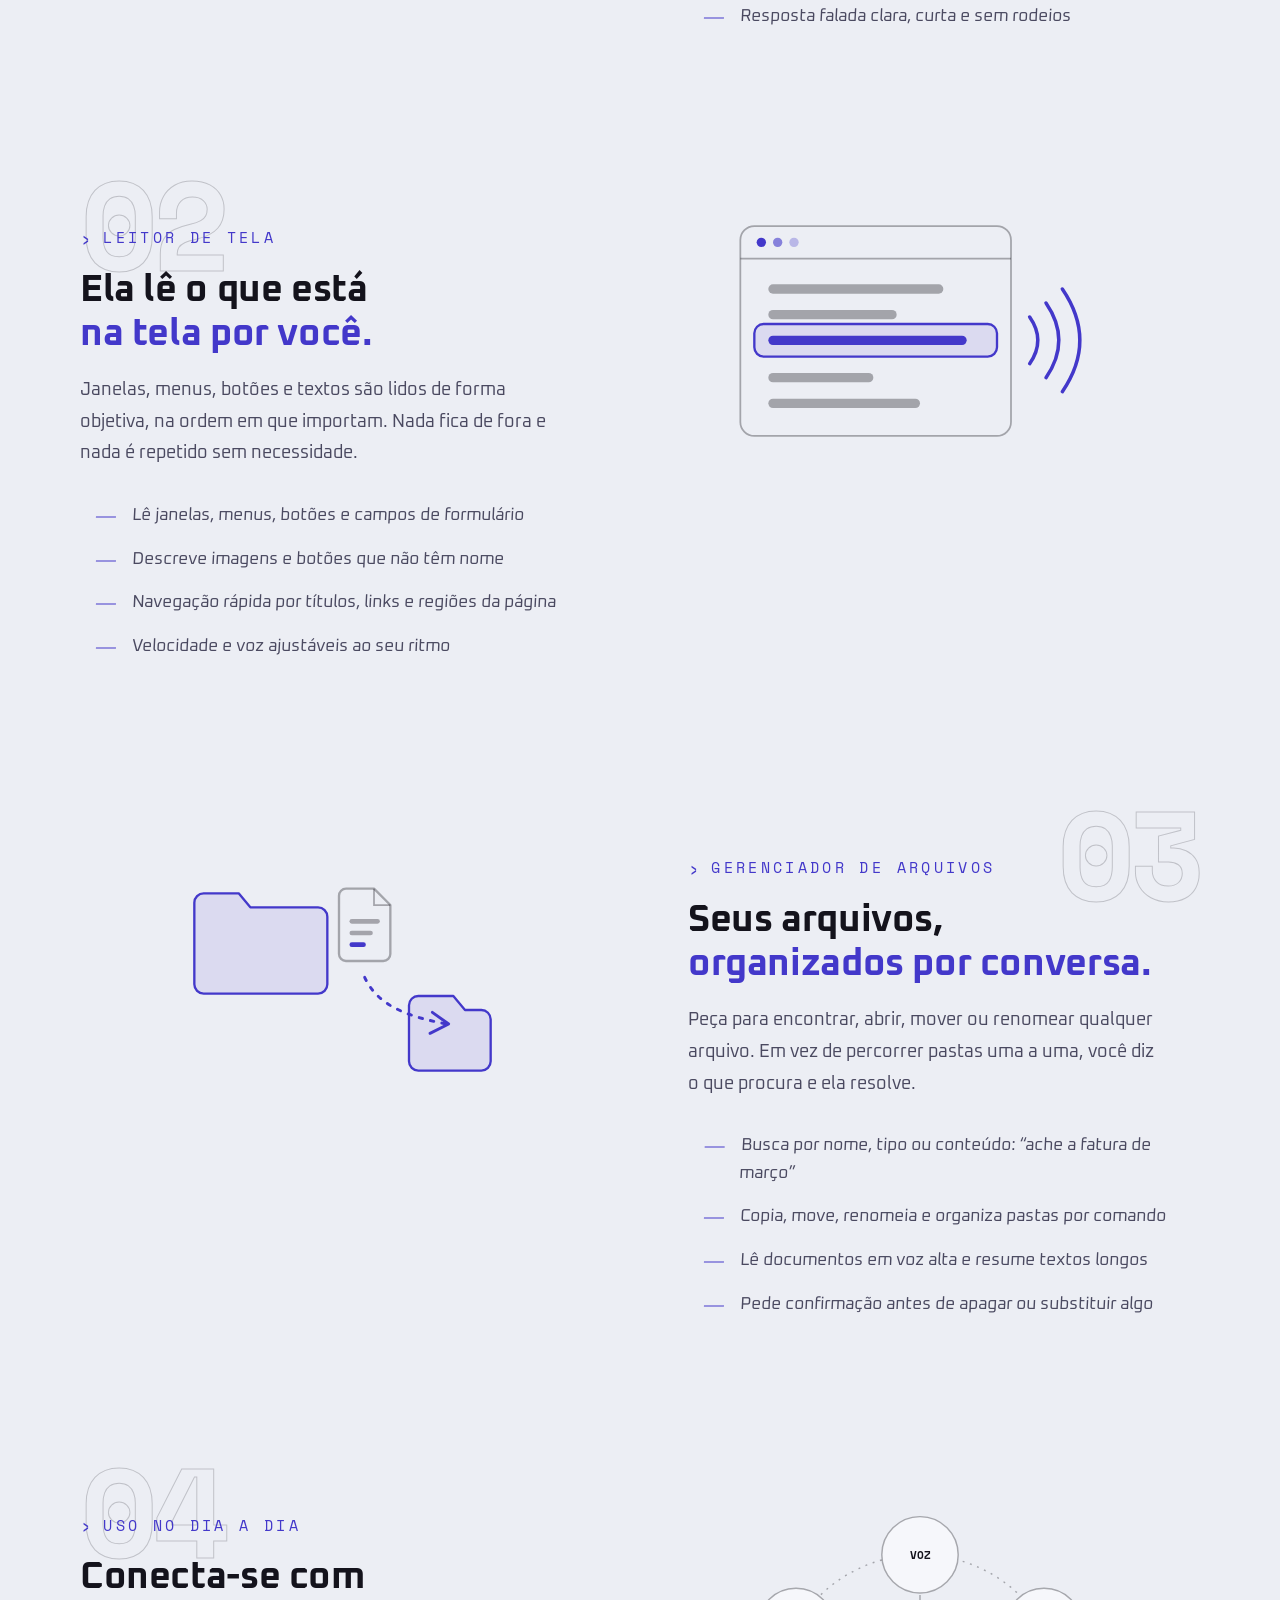
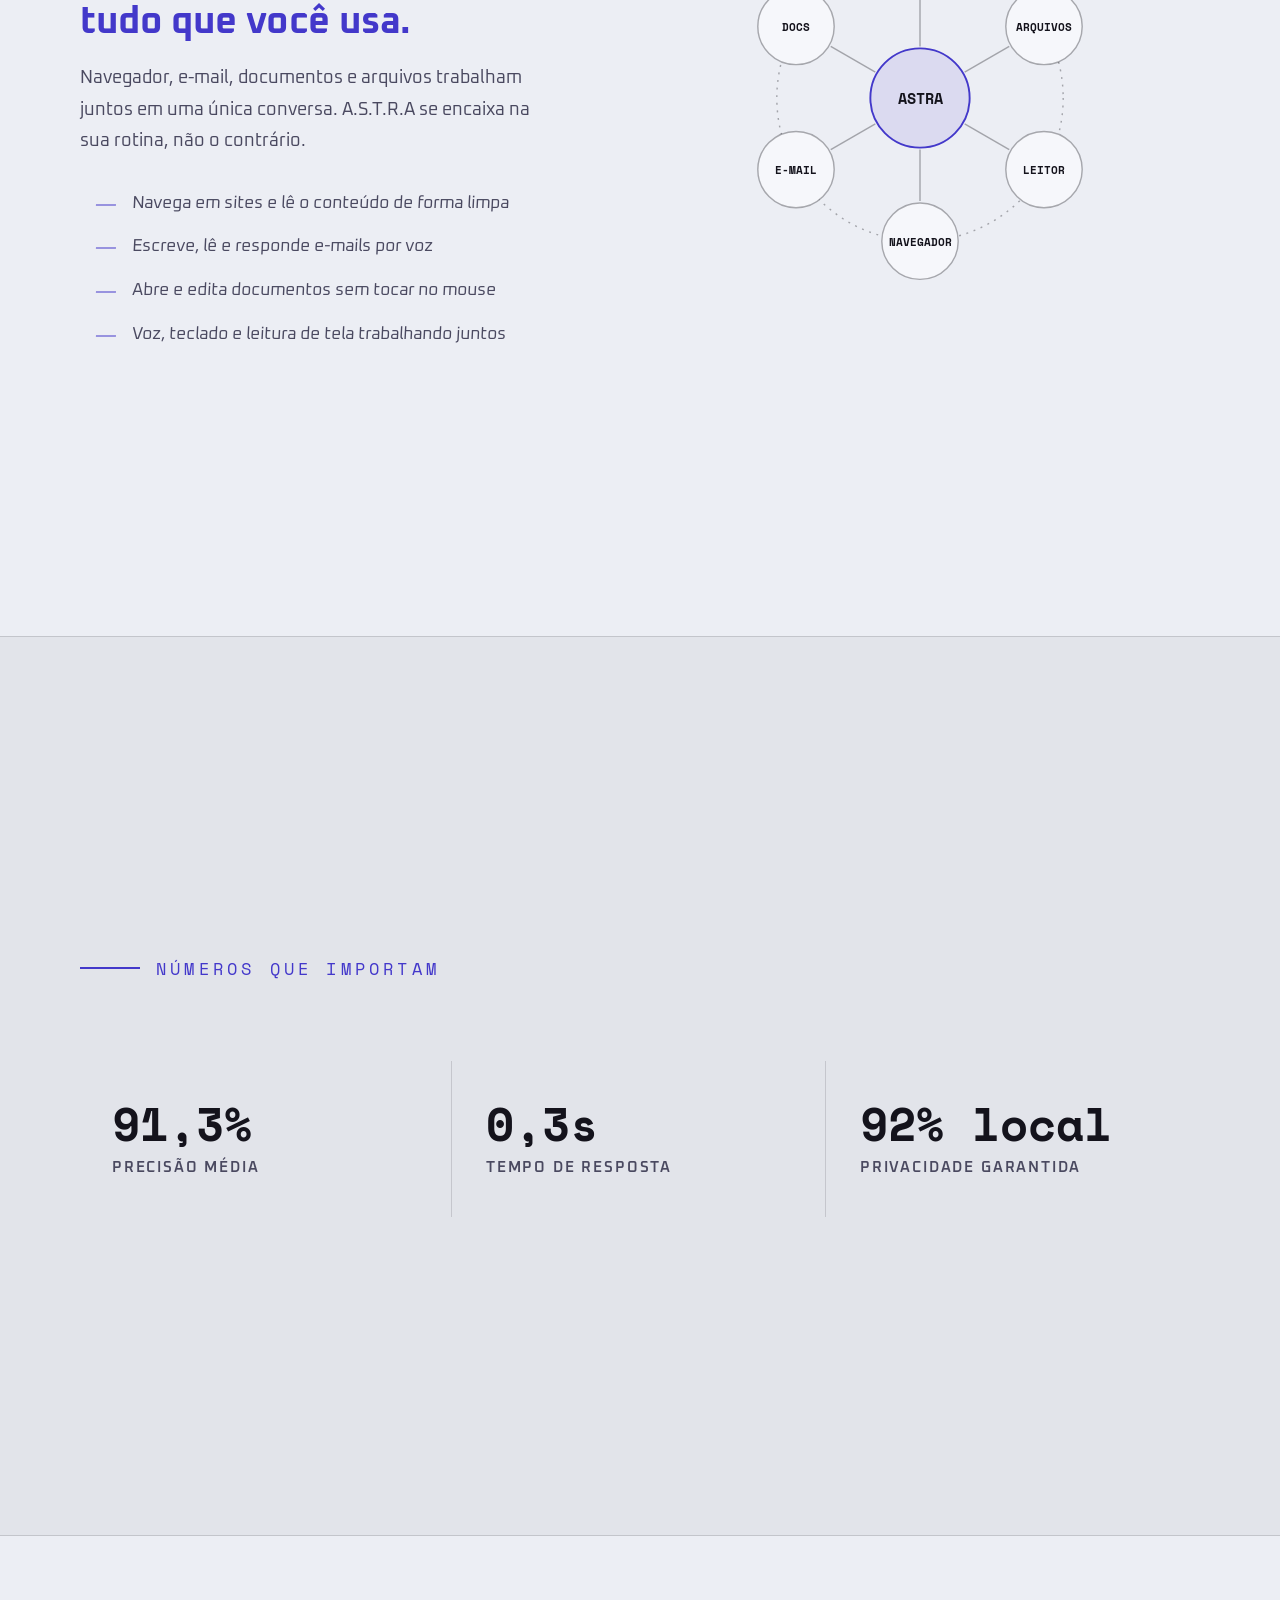
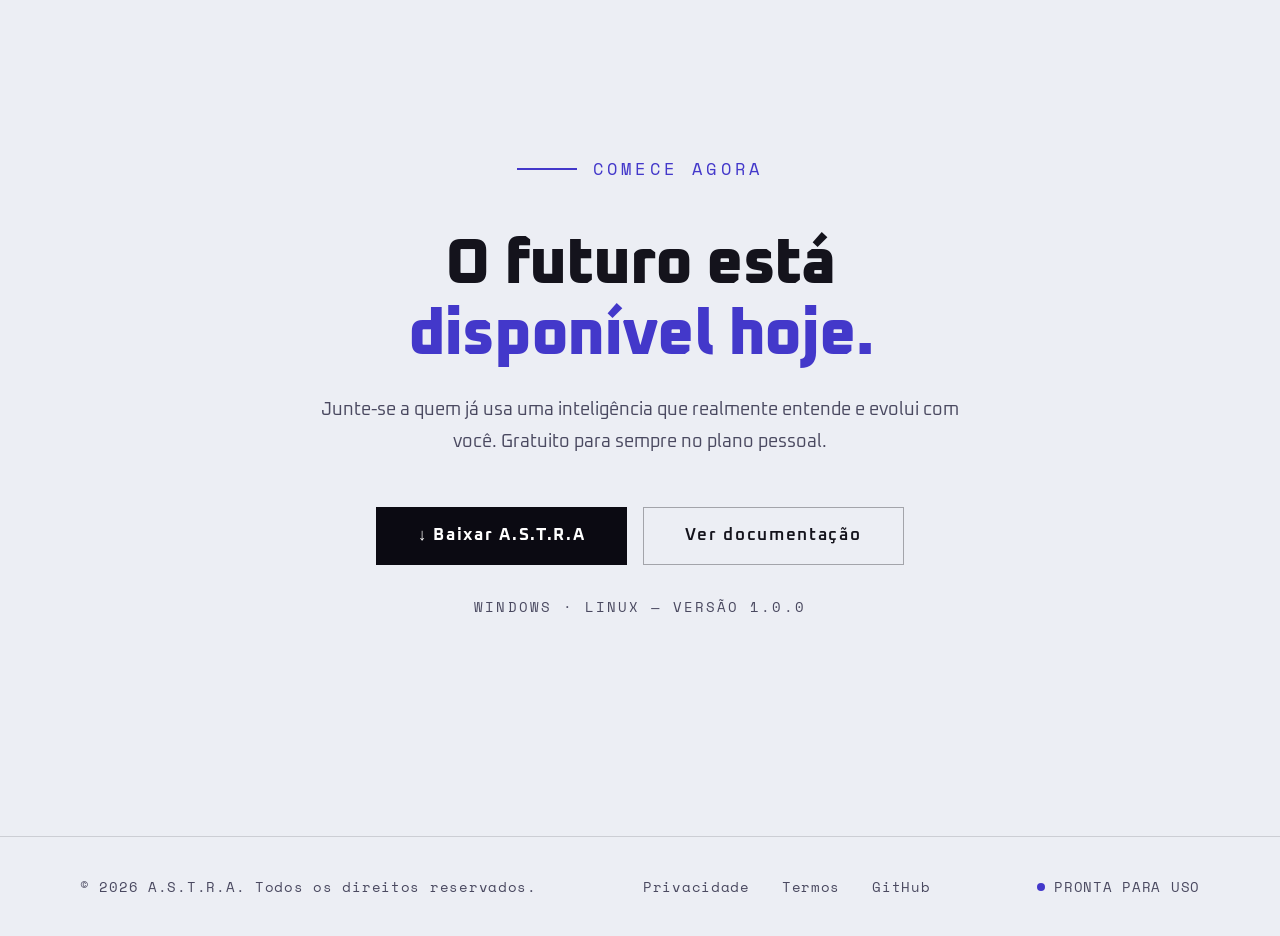
==== commit 0b60bb7e: "Merge branch 'main' of https://github.com/here236/A.S.T.R.A-Site" ====
--- a/index.html
+++ b/index.html
@@ -7,7 +7,7 @@
 <meta name="description" content="A.S.T.R.A é uma IA que ajuda pessoas cegas a usar o computador: controle por conversa de voz, leitor de tela eficiente e gerenciador de arquivos.">
 <meta name="color-scheme" content="dark light">
 <meta name="theme-color" content="#07060c">
-<link rel="icon" href="favicon.svg" type="image/svg+xml">
+<link rel="icon" href="./assets/favicon.svg" type="image/svg+xml">
 
 <script>
 /* Define o tema antes da página aparecer, para não piscar */
@@ -26,7 +26,7 @@
 <link rel="preconnect" href="https://fonts.googleapis.com">
 <link rel="preconnect" href="https://fonts.gstatic.com" crossorigin>
 <link href="https://fonts.googleapis.com/css2?family=Oxanium:wght@400;600;700;800&family=Space+Mono:wght@400;700&display=swap" rel="stylesheet">
-<link rel="stylesheet" href="astra.css">
+<link rel="stylesheet" href="./css/astra.css">
 </head>
 <body>
 
@@ -245,26 +245,31 @@
   <div class="metrics-inner">
     <h2 class="section-label" id="metrics-label">NÚMEROS QUE IMPORTAM</h2>
     <div class="metrics-grid">
+
       <div class="metric-item" id="m1">
         <div class="metric-val" aria-hidden="true" data-target="98.7" data-suffix="%">0%</div>
         <span class="sr-only">98,7%</span>
         <div class="metric-label">Precisão média</div>
       </div>
+
       <div class="metric-item" id="m2">
         <div class="metric-val" aria-hidden="true" data-target="0.3" data-suffix="s">0s</div>
         <span class="sr-only">0,3 segundos</span>
         <div class="metric-label">Tempo de resposta</div>
       </div>
-      <div class="metric-item" id="m3">
-        <div class="metric-val" aria-hidden="true" data-target="50" data-suffix="K+">0</div>
-        <span class="sr-only">Mais de 50 mil</span>
-        <div class="metric-label">Usuários ativos</div>
-      </div>
+
+      <div class="metric-item" id="m3" hidden>
+        <div class="metric-val" aria-hidden="true" data-target="0" data-suffix="">0</div>
+        <span class="sr-only"></span>
+        <div class="metric-label">Downloads</div>
+      </div>
+
       <div class="metric-item" id="m4">
         <div class="metric-val" aria-hidden="true" data-target="100" data-suffix="% local">0%</div>
         <span class="sr-only">100% local</span>
         <div class="metric-label">Privacidade garantida</div>
       </div>
+
     </div>
   </div>
 </section>
@@ -299,8 +304,8 @@
 <footer>
   <div>© 2026 A.S.T.R.A. Todos os direitos reservados.</div>
   <nav class="footer-links" aria-label="Rodapé">
-    <a href="#">Privacidade</a>
-    <a href="#">Termos</a>
+    <a href="pages/privacidade.html">Privacidade</a>
+    <a href="pages/termos.html">Termos</a>
     <a href="https://github.com/here236/A.S.T.R.A-Site">GitHub</a>
   </nav>
   <div class="footer-status">
@@ -309,6 +314,6 @@
   </div>
 </footer>
 
-<script src="astra.js"></script>
+<script src="./js/astra.js"></script>
 </body>
 </html>
--- a/css/astra.css
+++ b/css/astra.css
@@ -0,0 +1,673 @@
+*{margin:0;padding:0;box-sizing:border-box}
+
+/* Tema claro é o padrão; o escuro é aplicado por data-theme="dark" */
+:root{
+  --bg:#eceef4;
+  --bg2:#f6f7fb;
+  --text:#14131c;
+  --muted:#4a4960;
+  --accent:#4338ca;
+  --accent-soft:rgba(67,56,202,0.10);
+  --line:rgba(11,10,18,0.14);
+  --line-strong:rgba(11,10,18,0.32);
+  --surface:rgba(11,10,18,0.04);
+  --nav-bg:rgba(236,238,244,0.94);
+  --btn-bg:#0b0a12;
+  --btn-fg:#ffffff;
+  --glow:rgba(67,56,202,0.10);
+  --grid:rgba(11,10,18,0.05);
+  --particle:67,56,202;
+  color-scheme:light;
+}
+
+:root[data-theme="dark"]{
+  --bg:#07060c;
+  --bg2:#0d0c16;
+  --text:#f4f3fa;
+  --muted:#adabc0;
+  --accent:#c4bfff;
+  --accent-soft:rgba(196,191,255,0.12);
+  --line:rgba(255,255,255,0.12);
+  --line-strong:rgba(255,255,255,0.32);
+  --surface:rgba(255,255,255,0.05);
+  --nav-bg:rgba(7,6,12,0.94);
+  --btn-bg:#ffffff;
+  --btn-fg:#07060c;
+  --glow:rgba(99,82,255,0.20);
+  --grid:rgba(255,255,255,0.04);
+  --particle:196,191,255;
+  color-scheme:dark;
+}
+
+html{scroll-behavior:smooth;overflow-x:hidden;scroll-padding-top:5rem}
+
+body{
+  background:var(--bg);
+  color:var(--text);
+  font-family:'Oxanium',system-ui,sans-serif;
+  font-size:1rem;
+  overflow-x:hidden;
+}
+
+/* Brilho suave e grade fixos */
+body::before{
+  content:'';position:fixed;inset:0;z-index:0;pointer-events:none;
+  background:radial-gradient(60% 50% at 78% 32%,var(--glow),transparent 70%);
+}
+
+/* Animação circular da troca de tema */
+::view-transition-old(root),
+::view-transition-new(root){
+  animation:none;
+  mix-blend-mode:normal;
+}
+
+/* Acessibilidade */
+.sr-only{
+  position:absolute;width:1px;height:1px;overflow:hidden;
+  clip:rect(0 0 0 0);clip-path:inset(50%);white-space:nowrap;
+}
+
+.skip-link{
+  position:fixed;top:0.75rem;left:0.75rem;z-index:1000;
+  transform:translateY(-200%);
+  background:var(--btn-bg);color:var(--btn-fg);
+  padding:0.8rem 1.2rem;font-weight:700;text-decoration:none;
+}
+.skip-link:focus{transform:translateY(0)}
+
+:focus-visible{outline:3px solid var(--accent);outline-offset:3px}
+
+/* Fundo de partículas */
+#bg-canvas{
+  position:fixed;top:0;left:0;width:100%;height:100%;
+  z-index:0;pointer-events:none;
+}
+
+/* Menu */
+.top{
+  position:fixed;top:0;left:0;right:0;z-index:100;
+  padding:0.9rem max(3rem,calc((100% - 110rem)/2 - 2rem));
+  display:flex;align-items:center;justify-content:space-between;
+  background:var(--nav-bg);
+  border-bottom:1px solid var(--line);
+}
+
+.logo{
+  display:flex;align-items:center;gap:0.8rem;
+  color:var(--text);text-decoration:none;
+  font-size:1.2rem;font-weight:700;letter-spacing:0.28em;
+}
+
+.logo-mark{width:2.125rem;height:2rem}
+
+.nav-right{
+  display:flex;align-items:center;gap:1.6rem;
+  font-size:0.95rem;letter-spacing:0.1em;
+}
+
+.nav-right a.nav-link{
+  color:var(--muted);text-decoration:none;
+  padding:0.5rem 0.2rem;
+  transition:color 0.3s;
+}
+.nav-right a.nav-link:hover{color:var(--text)}
+
+.theme-toggle{
+  width:2.875rem;height:2.875rem;
+  border-radius:50%;
+  display:inline-flex;
+  align-items:center;
+  justify-content:center;
+  border:1px solid var(--line-strong);
+  background:var(--surface);color:var(--text);
+  cursor:pointer;transition:background 0.3s,border-color 0.3s;
+}
+.theme-toggle:hover{background:var(--accent-soft);border-color:var(--accent)}
+.theme-toggle 
+svg{
+  width:1.375rem;
+  height:1.375rem;
+  fill:none;
+  stroke:currentColor;
+  stroke-width:1.8;
+  stroke-linecap:round;
+  stroke-linejoin:round;
+}
+:root[data-theme="dark"] .i-moon{display:none}
+:root[data-theme="light"] .i-sun{display:none}
+
+/* Seções */
+section{
+  position:relative;z-index:10;
+  min-height:100vh;
+  display:flex;align-items:center;
+}
+
+/* Hero */
+#hero{
+  padding:6rem 0 0;
+  overflow:hidden;
+}
+
+.hero-inner{
+  width:100%;
+  display:grid;
+  grid-template-columns:1fr 1fr;
+  align-items:center;
+  padding:0 max(5rem,calc((100% - 110rem)/2));
+  gap:4rem;
+}
+
+.hero-text{opacity:0;animation:fadeUp 1.2s 0.3s forwards}
+
+.hero-label{
+  font-family:'Space Mono',monospace;
+  font-size:1rem;letter-spacing:0.3em;
+  color:var(--accent);margin-bottom:2rem;
+  display:flex;align-items:center;gap:0.8rem;
+}
+.hero-label::before{
+  content:'';display:block;flex-shrink:0;
+  width:40px;height:2px;background:var(--accent);
+}
+
+h1{
+  font-size:clamp(2.8rem,5vw,5rem);
+  font-weight:800;line-height:1.02;
+  letter-spacing:-0.02em;
+  margin-bottom:1.5rem;
+}
+
+h1 span{
+  color:var(--muted);
+  display:block;
+}
+
+h1 em{
+  font-style:normal;
+  background:linear-gradient(90deg,var(--text),var(--accent));
+  -webkit-background-clip:text;
+  background-clip:text;
+  -webkit-text-fill-color:transparent;
+}
+
+.hero-sub{
+  font-size:1.15rem;color:var(--muted);
+  line-height:1.75;max-width:31.25rem;
+  margin-bottom:2.5rem;
+}
+
+.hero-btns{display:flex;gap:1rem;flex-wrap:wrap}
+
+.btn-primary{
+  display:inline-flex;align-items:center;justify-content:center;
+  min-height:3.25rem;
+  background:var(--btn-bg);
+  color:var(--btn-fg);border:none;text-decoration:none;
+  padding:0 2.2rem;
+  font-family:'Oxanium',sans-serif;
+  font-size:1rem;letter-spacing:0.1em;
+  cursor:pointer;font-weight:700;
+  position:relative;overflow:hidden;
+  transition:box-shadow 0.3s,transform 0.3s;
+}
+.btn-primary::after{
+  content:'';position:absolute;
+  top:-50%;left:-60%;width:40%;height:200%;
+  background:rgba(128,128,160,0.3);
+  transform:skewX(-20deg);
+  transition:left 0.5s;
+}
+.btn-primary:hover{box-shadow:0 0 0 4px var(--accent-soft),0 8px 28px var(--glow)}
+.btn-primary:hover::after{left:120%}
+
+.btn-ghost{
+  display:inline-flex;align-items:center;justify-content:center;
+  min-height:3.25rem;
+  border:1px solid var(--line-strong);text-decoration:none;
+  padding:0 2.2rem;color:var(--text);
+  background:transparent;
+  font-family:'Oxanium',sans-serif;
+  font-size:1rem;font-weight:600;letter-spacing:0.1em;
+  cursor:pointer;transition:border-color 0.3s,background 0.3s;
+}
+.btn-ghost:hover{border-color:var(--accent);background:var(--accent-soft)}
+
+.btn-primary.big,.btn-ghost.big{min-height:3.625rem;padding:0 2.6rem;font-size:1.05rem}
+
+/* Logo no hero */
+.logo-wrap{
+  position:relative;
+  width:min(100%,32.5rem);aspect-ratio:1;
+  margin-inline:auto;
+  display:grid;place-items:center;
+  opacity:0;animation:fadeIn 1.5s 0.8s forwards;
+}
+.logo-wrap::before{
+  content:'';position:absolute;inset:10%;border-radius:50%;
+  background:radial-gradient(circle,var(--glow),transparent 70%);
+}
+
+.hero-logo{
+  position:relative;
+  width:46%;height:auto;aspect-ratio:100/95;
+  color:var(--text);
+}
+
+.logo-rings{position:absolute;inset:0}
+.logo-ring{
+  position:absolute;border-radius:50%;
+  animation:spinRing 40s linear infinite;
+}
+.logo-ring:nth-child(1){inset:16%;border:1px solid var(--line-strong)}
+.logo-ring:nth-child(2){inset:8%;border:1px solid var(--line);animation-direction:reverse;animation-duration:55s}
+.logo-ring:nth-child(3){inset:0;border:1px dashed var(--line)}
+
+.logo-stat{
+  position:absolute;
+  font-family:'Space Mono',monospace;
+  font-size:0.85rem;letter-spacing:0.05em;
+  color:var(--muted);
+  background:var(--bg2);
+  border:1px solid var(--line);
+  padding:0.5rem 0.9rem;border-radius:6px;
+}
+.logo-stat span{display:block;font-size:1.3rem;font-weight:700;color:var(--text)}
+.stat1{top:8%;right:0}
+.stat2{bottom:12%;left:0}
+.stat3{top:50%;right:-3%}
+
+/* Indicador de rolagem */
+.scroll-hint{
+  position:absolute;bottom:2rem;left:50%;transform:translateX(-50%);
+  display:flex;flex-direction:column;align-items:center;gap:0.5rem;
+  font-size:0.8rem;letter-spacing:0.3em;color:var(--muted);
+  opacity:0;animation:fadeIn 1s 2s forwards;
+}
+
+.scroll-line{
+  width:1px;height:50px;
+  background:linear-gradient(to bottom,var(--accent),transparent);
+  animation:scrollPulse 2s infinite;
+}
+
+/* O que ela faz */
+#features{
+  padding:8rem 0;
+  overflow:visible;
+}
+
+.features-inner{
+  width:100%;
+  padding:0 max(5rem,calc((100% - 110rem)/2));
+}
+
+.section-label{
+  font-family:'Space Mono',monospace;
+  font-size:1.05rem;font-weight:400;letter-spacing:0.25em;
+  color:var(--accent);
+  margin-bottom:5rem;
+  display:flex;align-items:center;gap:1rem;
+}
+.section-label::before{
+  content:'';width:60px;height:2px;background:var(--accent);flex-shrink:0;
+}
+.section-label.center{justify-content:center;margin-bottom:3rem}
+
+.feature-row{
+  display:grid;
+  grid-template-columns:1fr 1fr;
+  align-items:start;
+  margin-bottom:7rem;
+  position:relative;
+}
+
+/* Só esconde antes da animação se o JavaScript estiver ativo */
+.js .feature-row{
+  opacity:0;
+  transform:translateY(60px);
+  transition:opacity 0.8s,transform 0.8s;
+}
+.js .feature-row.visible{opacity:1;transform:translateY(0)}
+
+.feature-num{
+  font-family:'Space Mono',monospace;
+  font-size:clamp(5rem,10vw,9rem);
+  font-weight:700;
+  color:transparent;
+  -webkit-text-stroke:1px var(--line-strong);
+  line-height:1;
+  position:absolute;
+  top:-2rem;left:0;
+  z-index:0;
+  pointer-events:none;
+  letter-spacing:-0.05em;
+  opacity:0.6;
+}
+.feature-row.flip .feature-num{left:auto;right:0}
+
+.feature-content{
+  position:relative;z-index:1;
+  padding:2rem 0;
+}
+
+.feature-content.right{padding-left:3rem;order:2}
+.feature-content.left{padding-right:3rem}
+.feature-content.right + .feature-visual{order:1}
+
+.feature-tag{
+  font-family:'Space Mono',monospace;
+  font-size:0.95rem;letter-spacing:0.22em;
+  color:var(--accent);
+  margin-bottom:1rem;
+  display:flex;align-items:center;gap:0.5rem;
+}
+.feature-tag::before{content:'›';font-size:1.2rem}
+
+.feature-title{
+  font-size:clamp(1.8rem,3vw,2.6rem);
+  font-weight:700;
+  line-height:1.15;
+  margin-bottom:1.2rem;
+  letter-spacing:-0.01em;
+}
+
+.feature-title .accent{color:var(--accent)}
+
+.feature-body{
+  font-size:1.1rem;color:var(--muted);
+  line-height:1.8;
+  max-width:30rem;
+}
+
+/* Tópicos diagonais */
+.diagonal-topics{
+  list-style:none;
+  margin-top:2rem;
+  position:relative;
+  padding-left:1rem;
+}
+
+.topic{
+  display:flex;align-items:flex-start;gap:1rem;
+  margin-bottom:1rem;
+  transform:skewX(-3deg);
+  font-size:1.08rem;
+  color:var(--muted);
+  line-height:1.6;
+  transition:color 0.3s;
+}
+.topic:hover{color:var(--text)}
+
+.topic-line{
+  flex-shrink:0;
+  width:20px;height:2px;
+  background:var(--accent);
+  margin-top:0.8em;
+  opacity:0.5;
+  transition:opacity 0.3s,width 0.3s;
+}
+.topic:hover .topic-line{opacity:1;width:30px}
+
+/* Visual lateral */
+.feature-visual{
+  display:flex;align-items:center;justify-content:center;
+  height:17.5rem;
+  position:relative;
+}
+.feature-visual.tall{height:27.5rem}
+
+.vis{width:100%;max-width:26.25rem;height:100%;overflow:visible}
+.vis .v-line{fill:none;stroke:var(--line-strong);stroke-width:1.5}
+.vis .v-soft{fill:var(--accent-soft)}
+.vis .v-fill{fill:var(--accent)}
+.vis .v-mute{fill:var(--line-strong)}
+.vis .v-focus{fill:var(--accent-soft);stroke:var(--accent);stroke-width:2}
+.vis .v-wave{fill:none;stroke:var(--accent);stroke-width:3;stroke-linecap:round}
+.vis .v-folder{fill:var(--accent-soft);stroke:var(--accent);stroke-width:2;stroke-linejoin:round}
+.vis .v-file{fill:var(--bg);stroke:var(--line-strong);stroke-width:2;stroke-linejoin:round}
+.vis .v-arrow{fill:none;stroke:var(--accent);stroke-width:2.5;stroke-dasharray:3 7;stroke-linecap:round}
+.vis .v-arrowhead{fill:none;stroke:var(--accent);stroke-width:2.5;stroke-linecap:round;stroke-linejoin:round}
+.vis .v-node{fill:var(--bg2);stroke:var(--line-strong);stroke-width:1.5}
+.vis .v-center{fill:var(--accent-soft);stroke:var(--accent);stroke-width:2}
+.vis .v-text{
+  fill:var(--text);
+  font-family:'Space Mono',monospace;font-size:12px;font-weight:700;
+  text-anchor:middle;dominant-baseline:central;
+}
+.vis .v-text.v-big{font-size:16px}
+
+.v-bars rect{
+  fill:var(--accent);
+  transform-box:fill-box;transform-origin:center;
+}
+.feature-row.visible .v-bars rect{
+  animation:bar 1.8s ease-in-out infinite;
+  animation-delay:calc(var(--i) * -0.14s);
+}
+
+/* Métricas */
+#metrics{
+  padding:8rem 0;
+  background:var(--surface);
+  border-top:1px solid var(--line);
+  border-bottom:1px solid var(--line);
+}
+
+.metrics-inner{width:100%;padding:0 max(5rem,calc((100% - 110rem)/2))}
+
+.metrics-grid{
+  display:grid;
+  grid-template-columns:repeat(auto-fit,minmax(220px,1fr));
+  gap:2px;
+  margin-top:4rem;
+}
+
+.metric-item{
+  padding:2.5rem 2rem;
+  border-right:1px solid var(--line);
+}
+
+.js .metric-item{
+  opacity:0;transform:translateY(30px);
+  transition:opacity 0.6s,transform 0.6s;
+}
+.js .metric-item.visible{opacity:1;transform:translateY(0)}
+.metric-item:last-child{border-right:none}
+
+.metric-val{
+  font-size:clamp(2.4rem,3.6vw,3.4rem);
+  font-weight:800;
+  color:var(--text);
+  line-height:1;
+  margin-bottom:0.7rem;
+  font-family:'Space Mono',monospace;
+  white-space:nowrap;
+}
+
+.metric-label{
+  font-size:0.95rem;letter-spacing:0.12em;
+  color:var(--muted);font-weight:600;
+  text-transform:uppercase;
+}
+
+/* Chamada final */
+#cta{
+  padding:10rem 0;
+  text-align:center;
+  overflow:hidden;
+}
+
+.cta-rings{position:absolute;inset:0;overflow:hidden}
+
+.cta-inner{
+  position:relative;z-index:1;
+  max-width:45rem;
+  margin:0 auto;
+  padding:0 2rem;
+}
+
+.cta-ring{
+  position:absolute;
+  width:50rem;height:50rem;
+  margin:-25rem 0 0 -25rem;
+  border-radius:50%;
+  border:1px solid var(--line-strong);
+  left:50%;top:50%;
+  opacity:0;
+  animation:expandRing 6s ease-out infinite;
+}
+
+.cta-title{
+  font-size:clamp(2.5rem,5vw,4.5rem);
+  font-weight:800;
+  line-height:1.1;
+  letter-spacing:-0.02em;
+  margin-bottom:1.5rem;
+}
+
+.cta-title span{
+  display:block;
+  color:var(--accent);
+}
+
+.cta-sub{
+  font-size:1.15rem;color:var(--muted);
+  margin-bottom:3rem;line-height:1.75;
+}
+
+.cta-btns{display:flex;gap:1rem;justify-content:center;flex-wrap:wrap}
+
+.cta-note{
+  margin-top:2rem;font-size:0.85rem;color:var(--muted);
+  font-family:'Space Mono',monospace;letter-spacing:0.15em;
+}
+
+/* Rodapé */
+footer{
+  padding:2rem max(5rem,calc((100% - 110rem)/2));
+  border-top:1px solid var(--line);
+  display:flex;align-items:center;justify-content:space-between;
+  gap:1.5rem;flex-wrap:wrap;
+  font-size:0.9rem;color:var(--muted);
+  font-family:'Space Mono',monospace;
+  letter-spacing:0.05em;
+  position:relative;z-index:10;
+  background:var(--bg);
+}
+
+.footer-links{display:flex;gap:2rem}
+.footer-links a{
+  color:var(--muted);text-decoration:none;
+  padding:0.4rem 0;
+  border-bottom:1px solid transparent;
+  transition:color 0.3s,border-color 0.3s;
+}
+.footer-links a:hover{color:var(--text);border-color:var(--accent)}
+
+.footer-status{display:flex;align-items:center;gap:0.6rem}
+
+.status-dot{
+  width:8px;height:8px;border-radius:50%;
+  background:var(--accent);
+  animation:pulse 2s infinite;
+}
+
+/* Cantos decorativos */
+.hud-corner{
+  position:fixed;z-index:50;pointer-events:none;
+  width:2.5rem;height:2.5rem;
+  border-color:var(--line-strong);
+  border-style:solid;
+}
+.hud-tl{top:1rem;left:1rem;border-width:2px 0 0 2px}
+.hud-tr{top:1rem;right:1rem;border-width:2px 2px 0 0}
+.hud-bl{bottom:1rem;left:1rem;border-width:0 0 2px 2px}
+.hud-br{bottom:1rem;right:1rem;border-width:0 2px 2px 0}
+
+/* Animações */
+@keyframes fadeUp{
+  from{opacity:0;transform:translateY(40px)}
+  to{opacity:1;transform:translateY(0)}
+}
+
+@keyframes fadeIn{
+  to{opacity:1}
+}
+
+@keyframes pulse{
+  0%,100%{opacity:1}
+  50%{opacity:0.35}
+}
+
+@keyframes spinRing{
+  from{transform:rotate(0deg)}
+  to{transform:rotate(360deg)}
+}
+
+@keyframes bar{
+  0%,100%{transform:scaleY(1)}
+  50%{transform:scaleY(0.45)}
+}
+
+@keyframes scrollPulse{
+  0%{opacity:1;transform:scaleY(1)}
+  100%{opacity:0;transform:scaleY(0.2)}
+}
+
+@keyframes expandRing{
+  0%{transform:scale(0.15);opacity:0.5}
+  100%{transform:scale(1);opacity:0}
+}
+
+/* Telas médias */
+@media (max-width:1100px){
+  .top{padding:0.8rem 1.5rem}
+  .nav-right{gap:1rem}
+}
+
+/* Telas acima de 1080p: tudo cresce na mesma proporção */
+html{font-size:max(100%,0.8333vw)}
+
+/* Tablets e celulares */
+@media (max-width:900px){
+  .hero-inner{grid-template-columns:1fr;padding:0 1.5rem;gap:2rem}
+  #hero{padding:7rem 0 4rem;min-height:auto}
+  .scroll-hint{display:none}
+  .logo-wrap{width:min(88%,420px)}
+  .features-inner,.metrics-inner{padding:0 1.5rem}
+  #features,#metrics{padding:5rem 0}
+  .feature-row{grid-template-columns:1fr;margin-bottom:5rem}
+  .feature-content.right,.feature-content.left{padding:2rem 0 1rem;order:0}
+  .feature-content.right + .feature-visual{order:0}
+  .feature-row.flip .feature-num{right:0}
+  .feature-num{font-size:5rem;top:-1rem}
+  .feature-body{max-width:none}
+  .feature-visual{margin-top:1rem}
+  .metrics-grid{grid-template-columns:1fr 1fr}
+  .metric-item{border-right:none;border-bottom:1px solid var(--line);padding:2rem 1rem}
+  #cta{padding:6rem 0}
+  footer{padding:2rem 1.5rem;flex-direction:column;align-items:flex-start}
+  .hud-corner{display:none}
+}
+
+@media (max-width:640px){
+  .nav-link{display:none}
+  .logo-name{letter-spacing:0.12em;font-size:1.05rem}
+  .top{gap:0.6rem}
+  .hero-btns a{flex:1 1 100%}
+  .hero-label{letter-spacing:0.15em;font-size:0.9rem}
+  .logo-stat{font-size:0.75rem;padding:0.4rem 0.6rem}
+  .logo-stat span{font-size:1.05rem}
+  .stat3{right:0}
+  .metrics-grid{grid-template-columns:1fr}
+}
+
+/* Quem prefere menos movimento */
+@media (prefers-reduced-motion:reduce){
+  html{scroll-behavior:auto}
+  *,*::before,*::after{animation:none !important;transition:none !important}
+  .hero-text,.logo-wrap,.scroll-hint{opacity:1}
+  .js .feature-row,.js .metric-item{opacity:1;transform:none}
+}
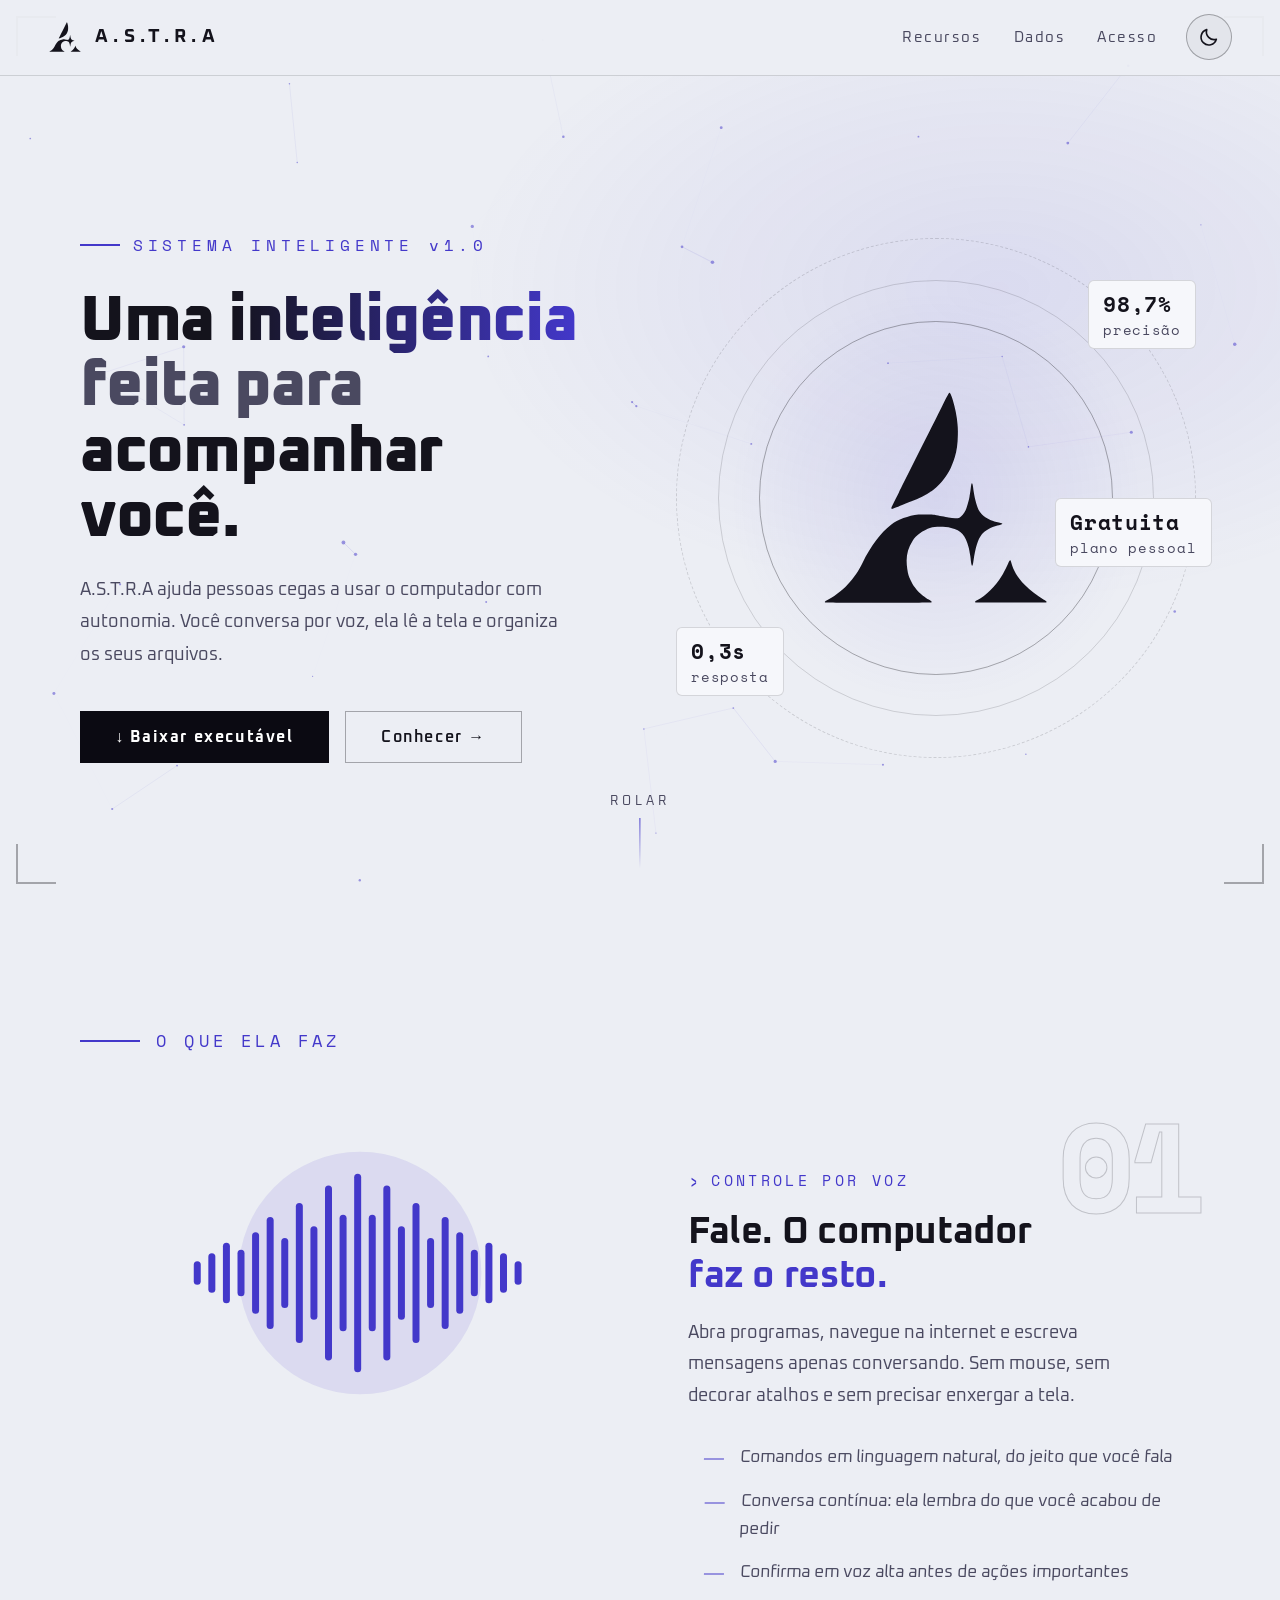
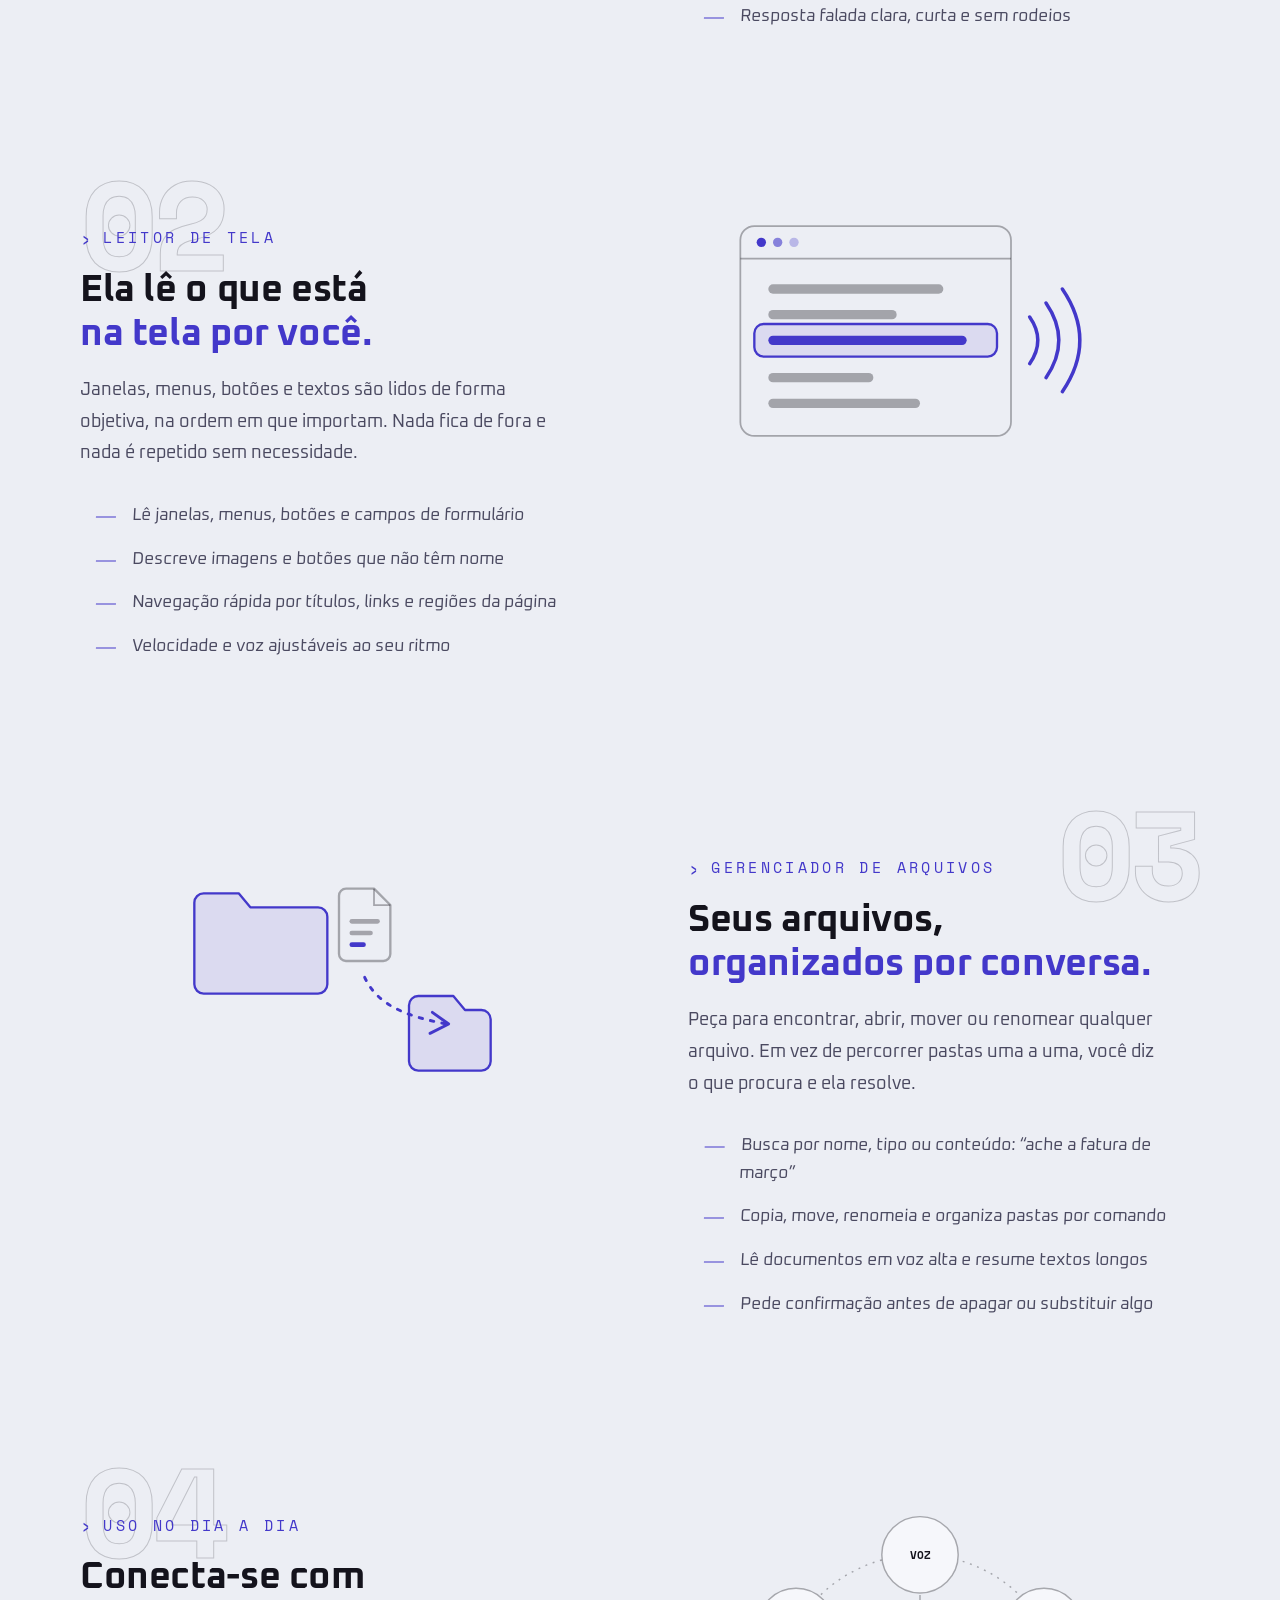
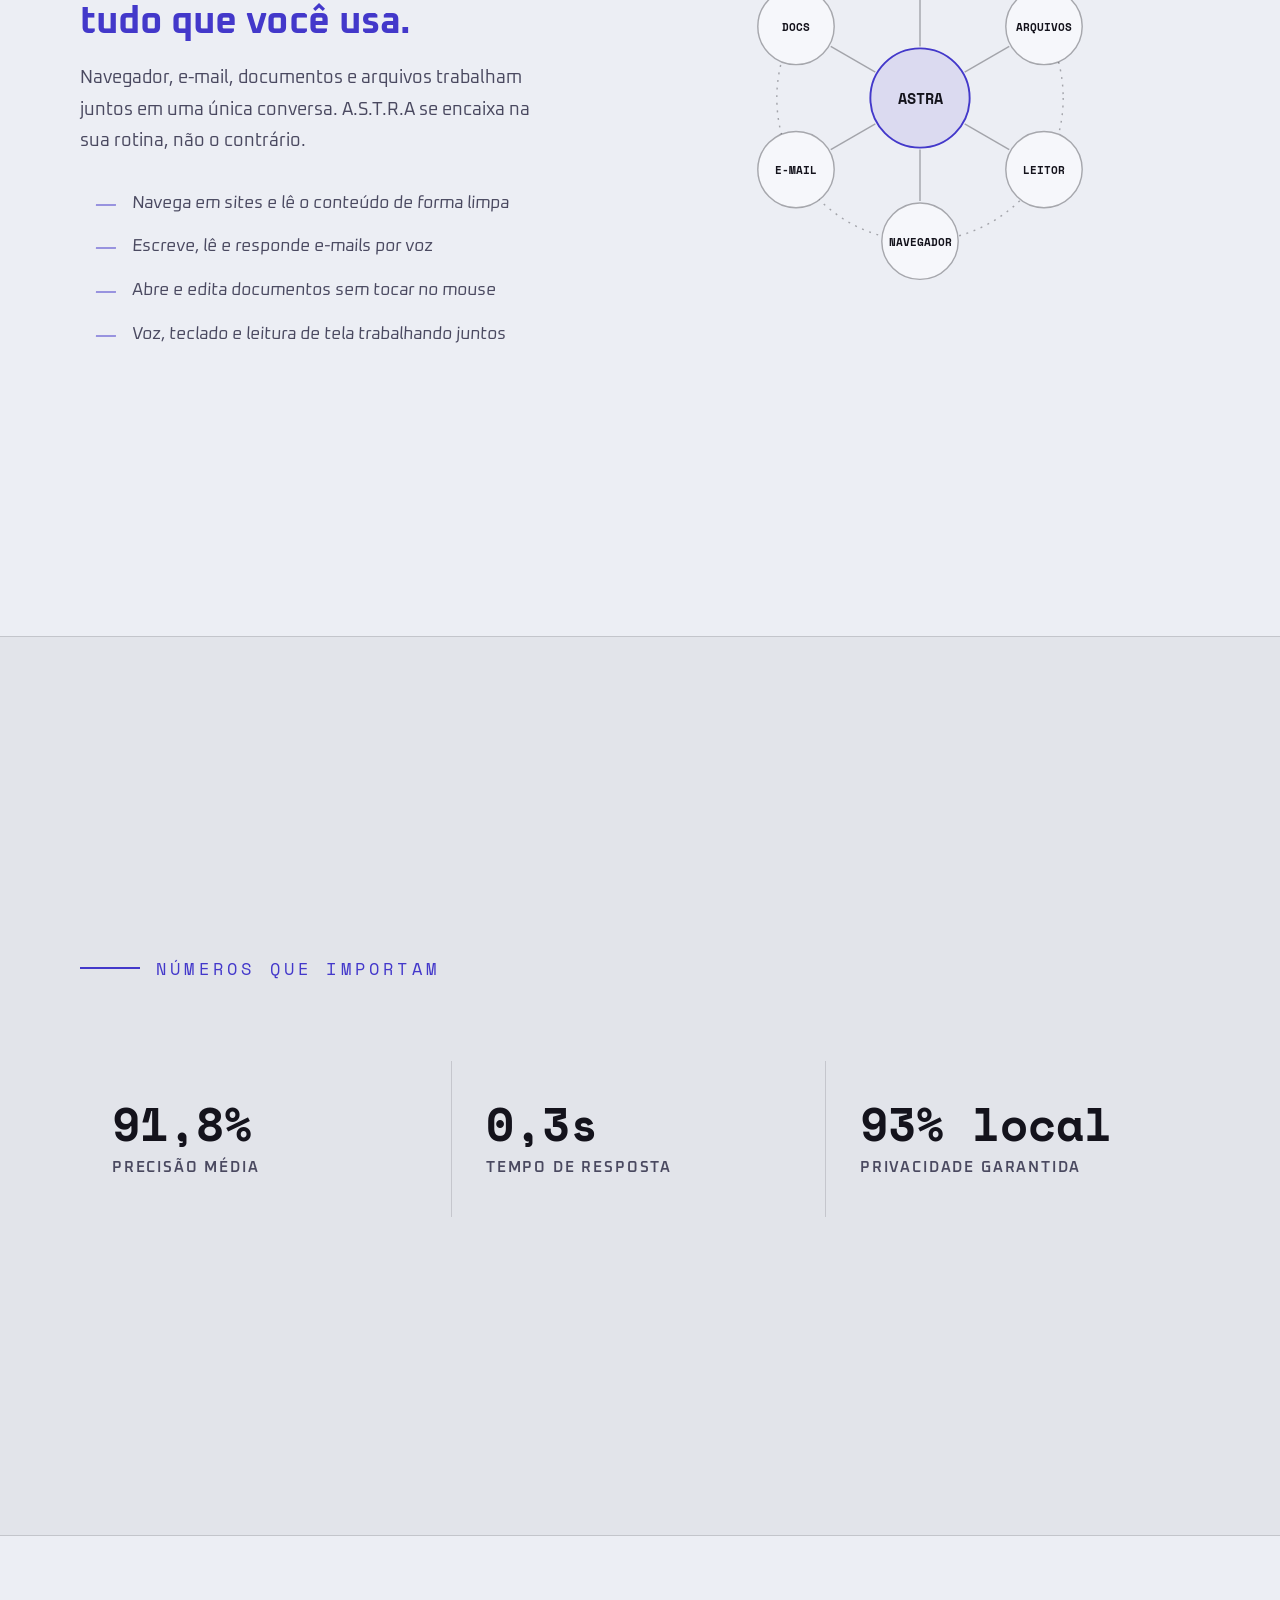
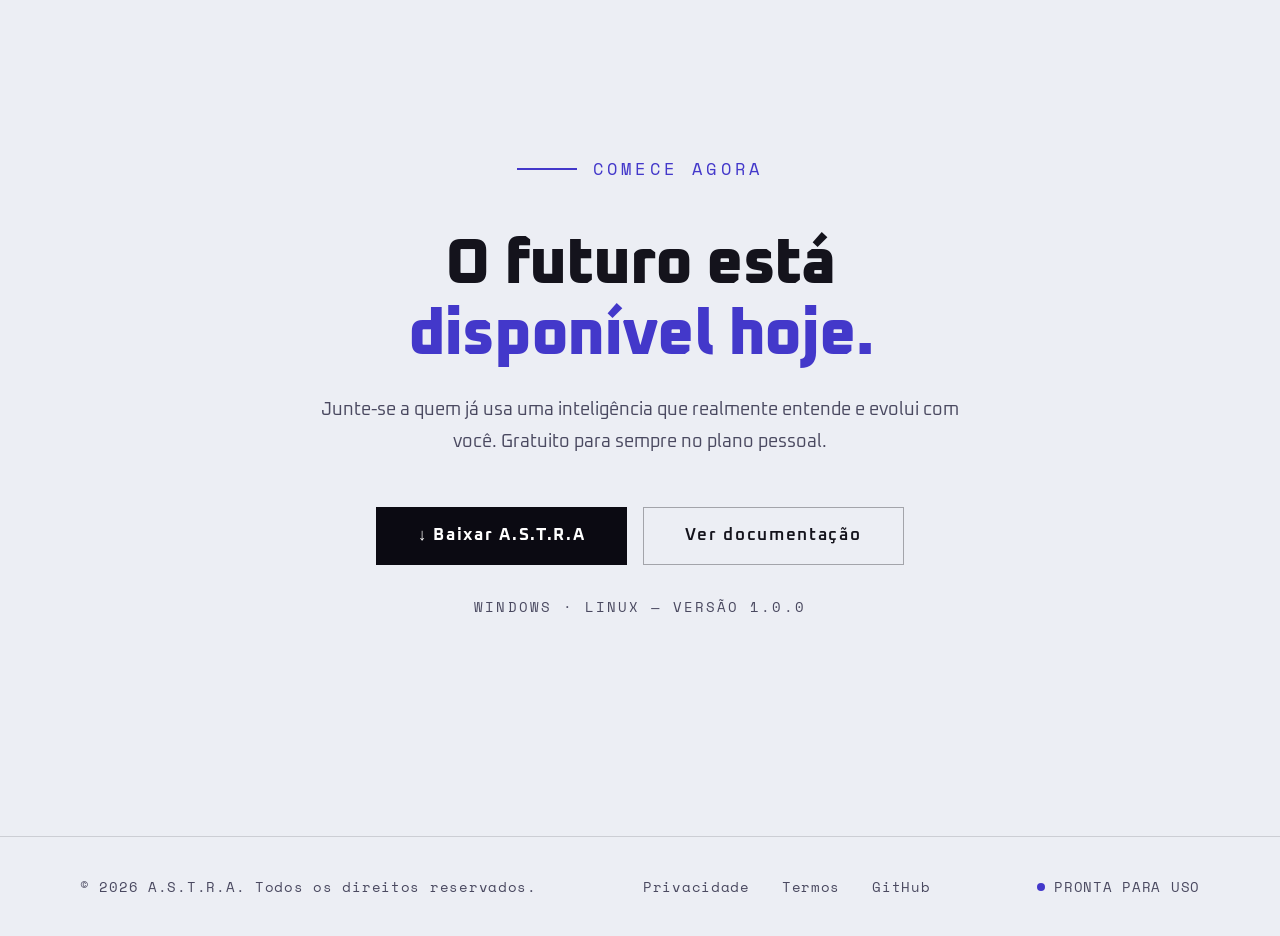
==== commit 6e3a04b1: "feat: adiciona menu hambúrguer na versão de celular HTML - Adiciona o botão do menu e a classe has-m" ====
--- a/index.html
+++ b/index.html
@@ -44,11 +44,18 @@
 
 <canvas id="bg-canvas" aria-hidden="true"></canvas>
 
-<header class="top">
+<header class="top has-menu">
   <a class="logo" href="#hero" aria-label="A.S.T.R.A — voltar ao início">
     <svg class="logo-mark" aria-hidden="true" focusable="false"><use href="#astra-logo"/></svg>
     <span class="logo-name">A.S.T.R.A</span>
   </a>
+
+<button class="menu-toggle" id="menu-toggle" type="button" aria-label="Abrir menu" aria-expanded="false" aria-controls="menu-principal">
+  <svg class="i-open" viewBox="0 0 24 24" aria-hidden="true" focusable="false"><path d="M4 7h16M4 12h16M4 17h16"/></svg>
+  <svg class="i-close" viewBox="0 0 24 24" aria-hidden="true" focusable="false"><path d="M6 6l12 12M18 6L6 18"/></svg>
+</button>
+<nav class="nav-right" id="menu-principal" aria-label="Principal">
+
   <nav class="nav-right" aria-label="Principal">
     <a class="nav-link" href="#features">Recursos</a>
     <a class="nav-link" href="#metrics">Dados</a>
@@ -56,6 +63,7 @@
     <button class="theme-toggle" id="theme-toggle" type="button" aria-label="Alternar entre tema claro e escuro">
       <svg class="i-sun" viewBox="0 0 24 24" aria-hidden="true" focusable="false"><circle cx="12" cy="12" r="4.2"/><path d="M12 2.5v2.4M12 19.1v2.4M2.5 12h2.4M19.1 12h2.4M5.3 5.3l1.7 1.7M17 17l1.7 1.7M5.3 18.7 7 17M17 7l1.7-1.7"/></svg>
       <svg class="i-moon" viewBox="0 0 24 24" aria-hidden="true" focusable="false"><path d="M20 14.5A8.5 8.5 0 0 1 9.5 4 8.5 8.5 0 1 0 20 14.5Z"/></svg>
+      <span class="theme-label">Alternar tema</span>
     </button>
   </nav>
 </header>
--- a/css/astra.css
+++ b/css/astra.css
@@ -653,7 +653,6 @@
 }
 
 @media (max-width:640px){
-  .nav-link{display:none}
   .logo-name{letter-spacing:0.12em;font-size:1.05rem}
   .top{gap:0.6rem}
   .hero-btns a{flex:1 1 100%}
@@ -664,6 +663,54 @@
   .metrics-grid{grid-template-columns:1fr}
 }
 
+/* Menu hambúrguer (celular) */
+.menu-toggle{display:none}
+.theme-label{display:none}
+
+@media (max-width:640px){
+  .menu-toggle{
+    display:inline-flex;align-items:center;justify-content:center;
+    width:2.875rem;height:2.875rem;border-radius:50%;
+    border:1px solid var(--line-strong);
+    background:var(--surface);color:var(--text);
+    cursor:pointer;margin-left:auto;
+  }
+  .menu-toggle svg{
+    width:1.375rem;height:1.375rem;
+    fill:none;stroke:currentColor;stroke-width:2;stroke-linecap:round;
+  }
+  .menu-toggle .i-close{display:none}
+  .top.menu-open .menu-toggle .i-open{display:none}
+  .top.menu-open .menu-toggle .i-close{display:block}
+
+  .top.has-menu .nav-right{
+    display:none;
+    position:absolute;top:100%;left:0;right:0;
+    flex-direction:column;align-items:stretch;gap:0;
+    padding:0.4rem 1.5rem 1.4rem;
+    background:var(--bg);
+    border-bottom:1px solid var(--line);
+    box-shadow:0 18px 30px rgba(0,0,0,0.25);
+  }
+  .top.has-menu.menu-open .nav-right{display:flex}
+
+  .top.has-menu .nav-right a.nav-link{
+    display:block;
+    padding:1.05rem 0.2rem;
+    font-size:1.15rem;
+    border-bottom:1px solid var(--line);
+  }
+
+  .top.has-menu .theme-toggle{
+    width:100%;height:auto;
+    border-radius:10px;
+    justify-content:flex-start;gap:0.9rem;
+    padding:0.9rem 1rem;margin-top:1.1rem;
+    font-family:'Oxanium',sans-serif;font-size:1.05rem;font-weight:600;
+  }
+  .top.has-menu .theme-label{display:inline}
+}
+
 /* Quem prefere menos movimento */
 @media (prefers-reduced-motion:reduce){
   html{scroll-behavior:auto}
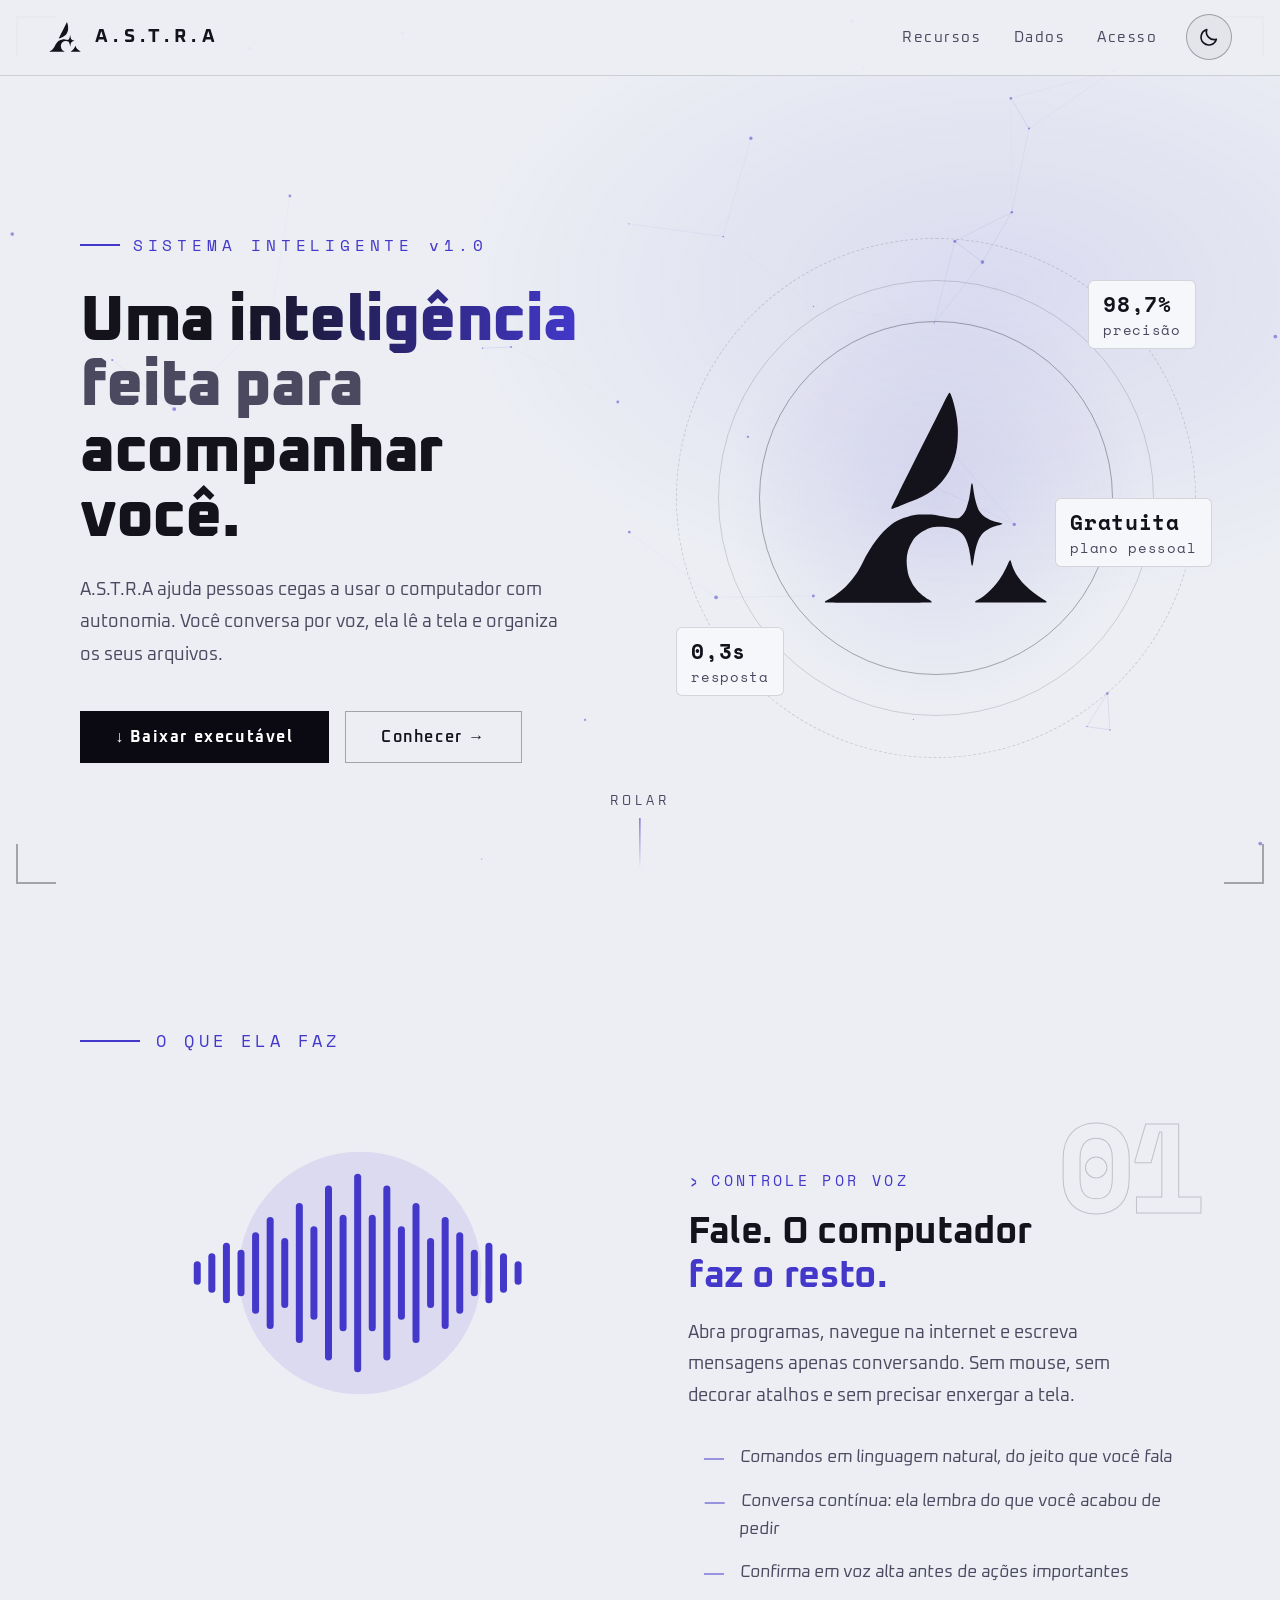
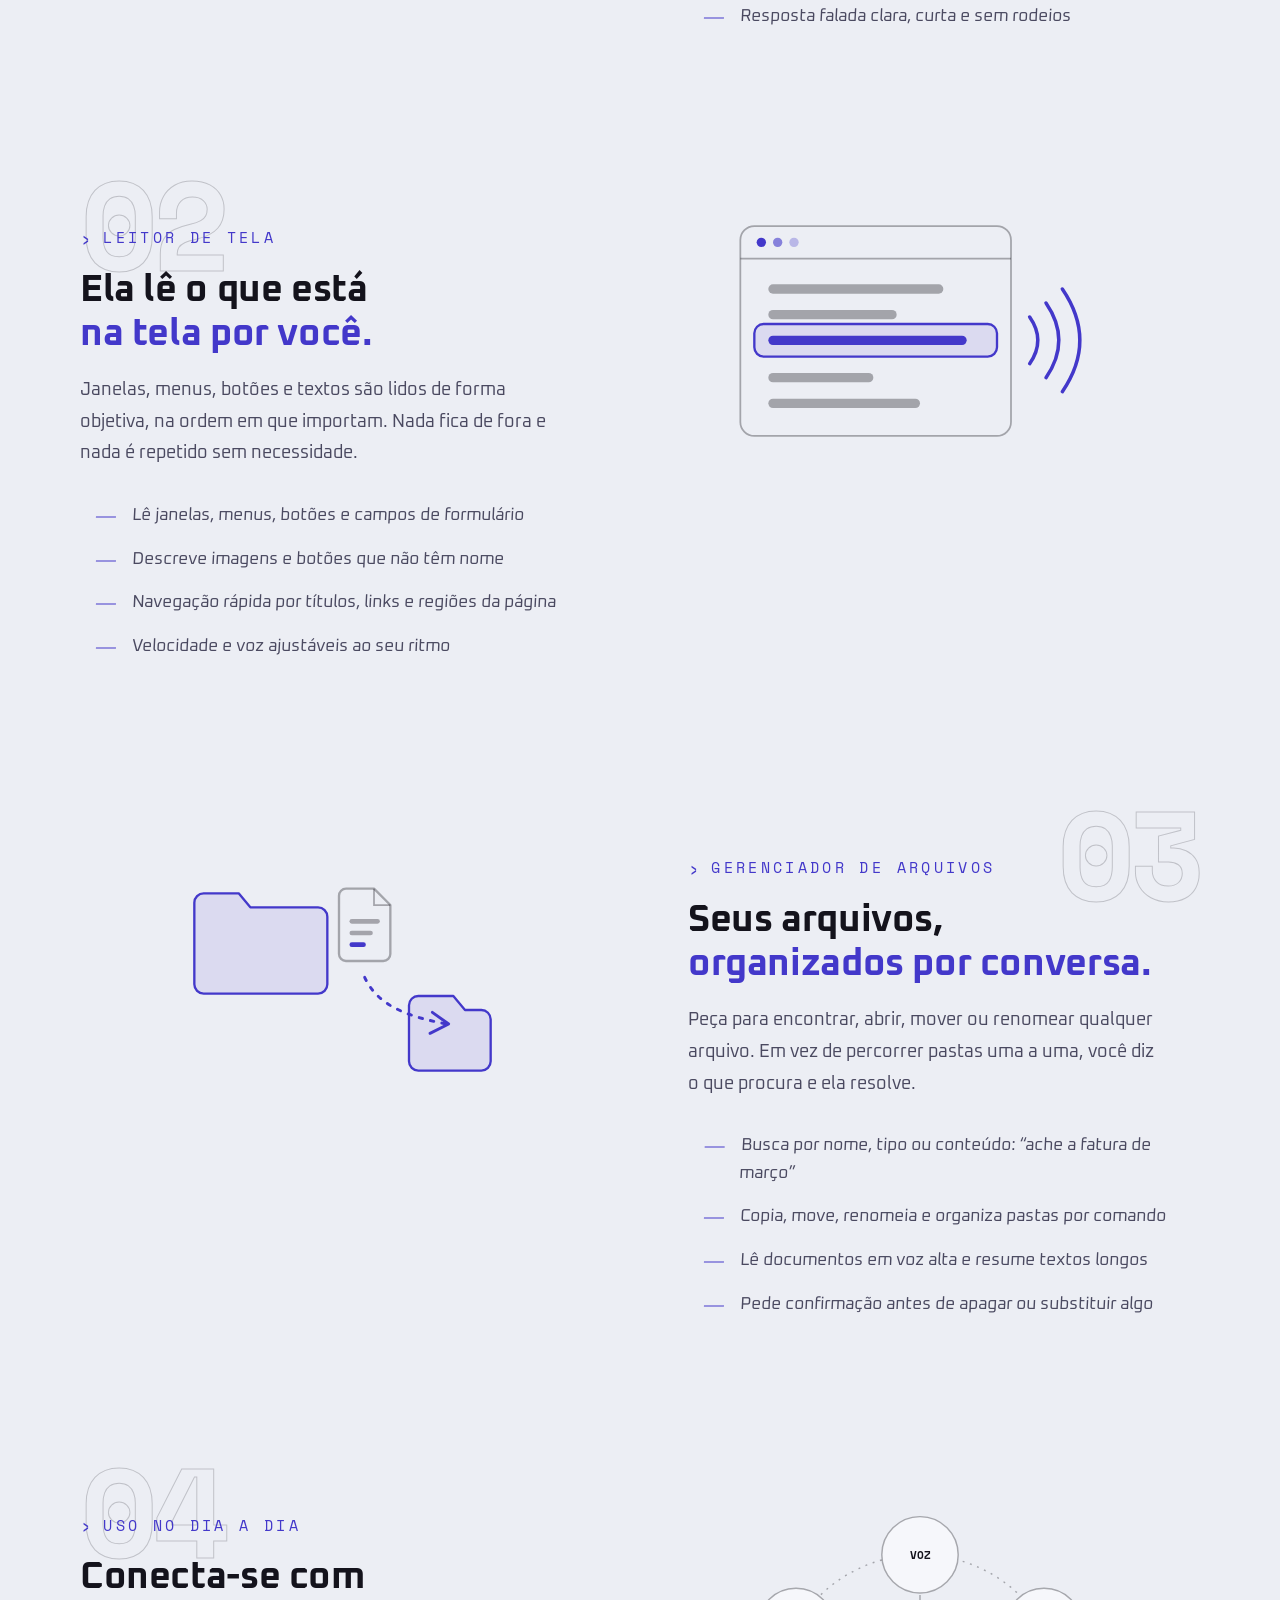
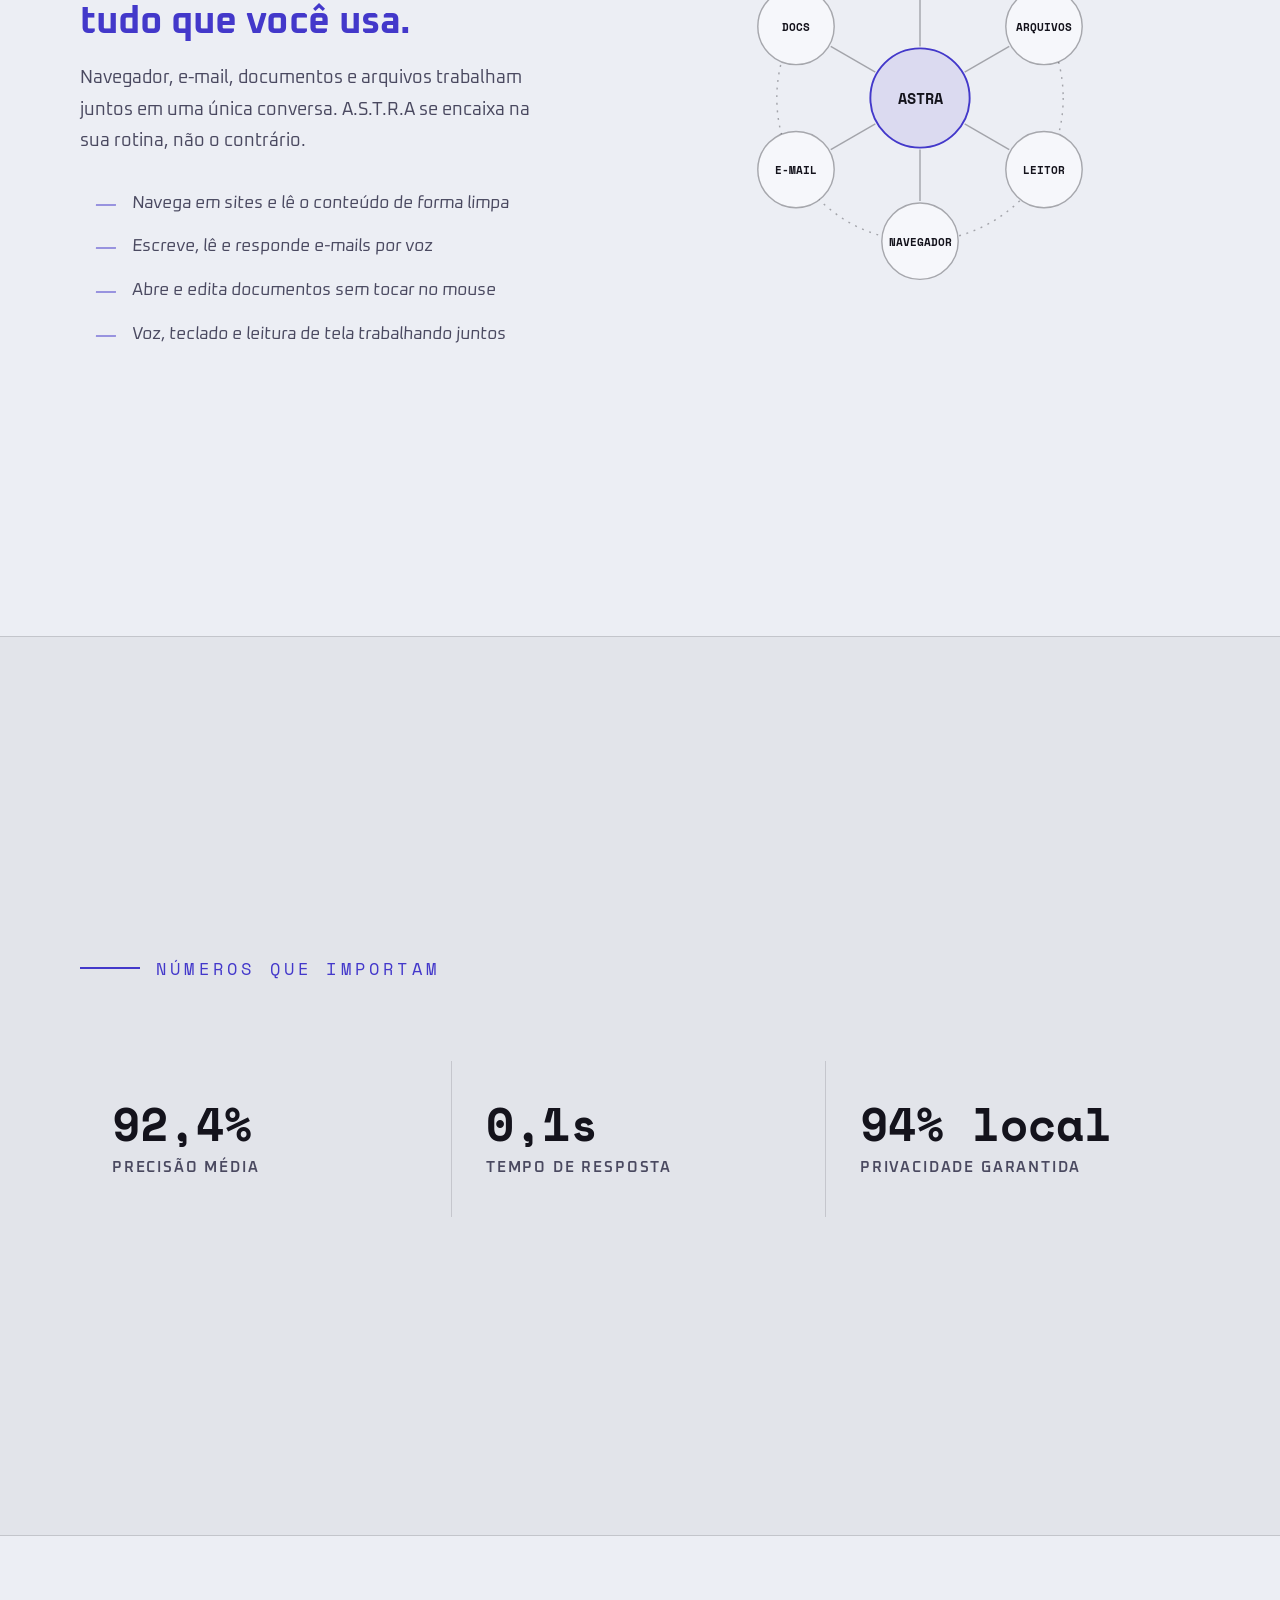
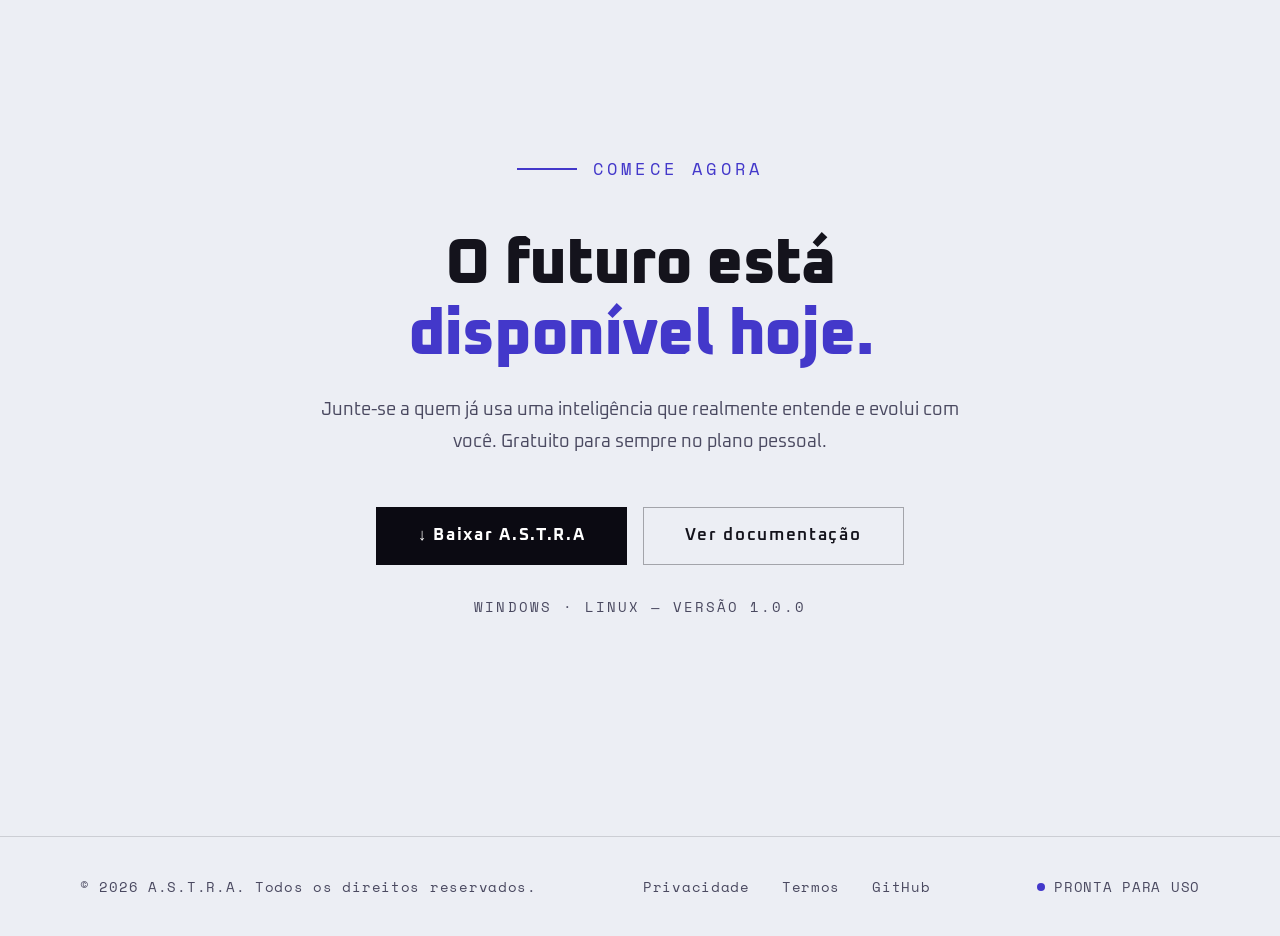
==== commit 76641366: ".10s" ====
--- a/index.html
+++ b/index.html
@@ -261,7 +261,7 @@
       </div>
 
       <div class="metric-item" id="m2">
-        <div class="metric-val" aria-hidden="true" data-target="0.3" data-suffix="s">0s</div>
+        <div class="metric-val" aria-hidden="true" data-target="0.10" data-suffix="s">0s</div>
         <span class="sr-only">0,3 segundos</span>
         <div class="metric-label">Tempo de resposta</div>
       </div>
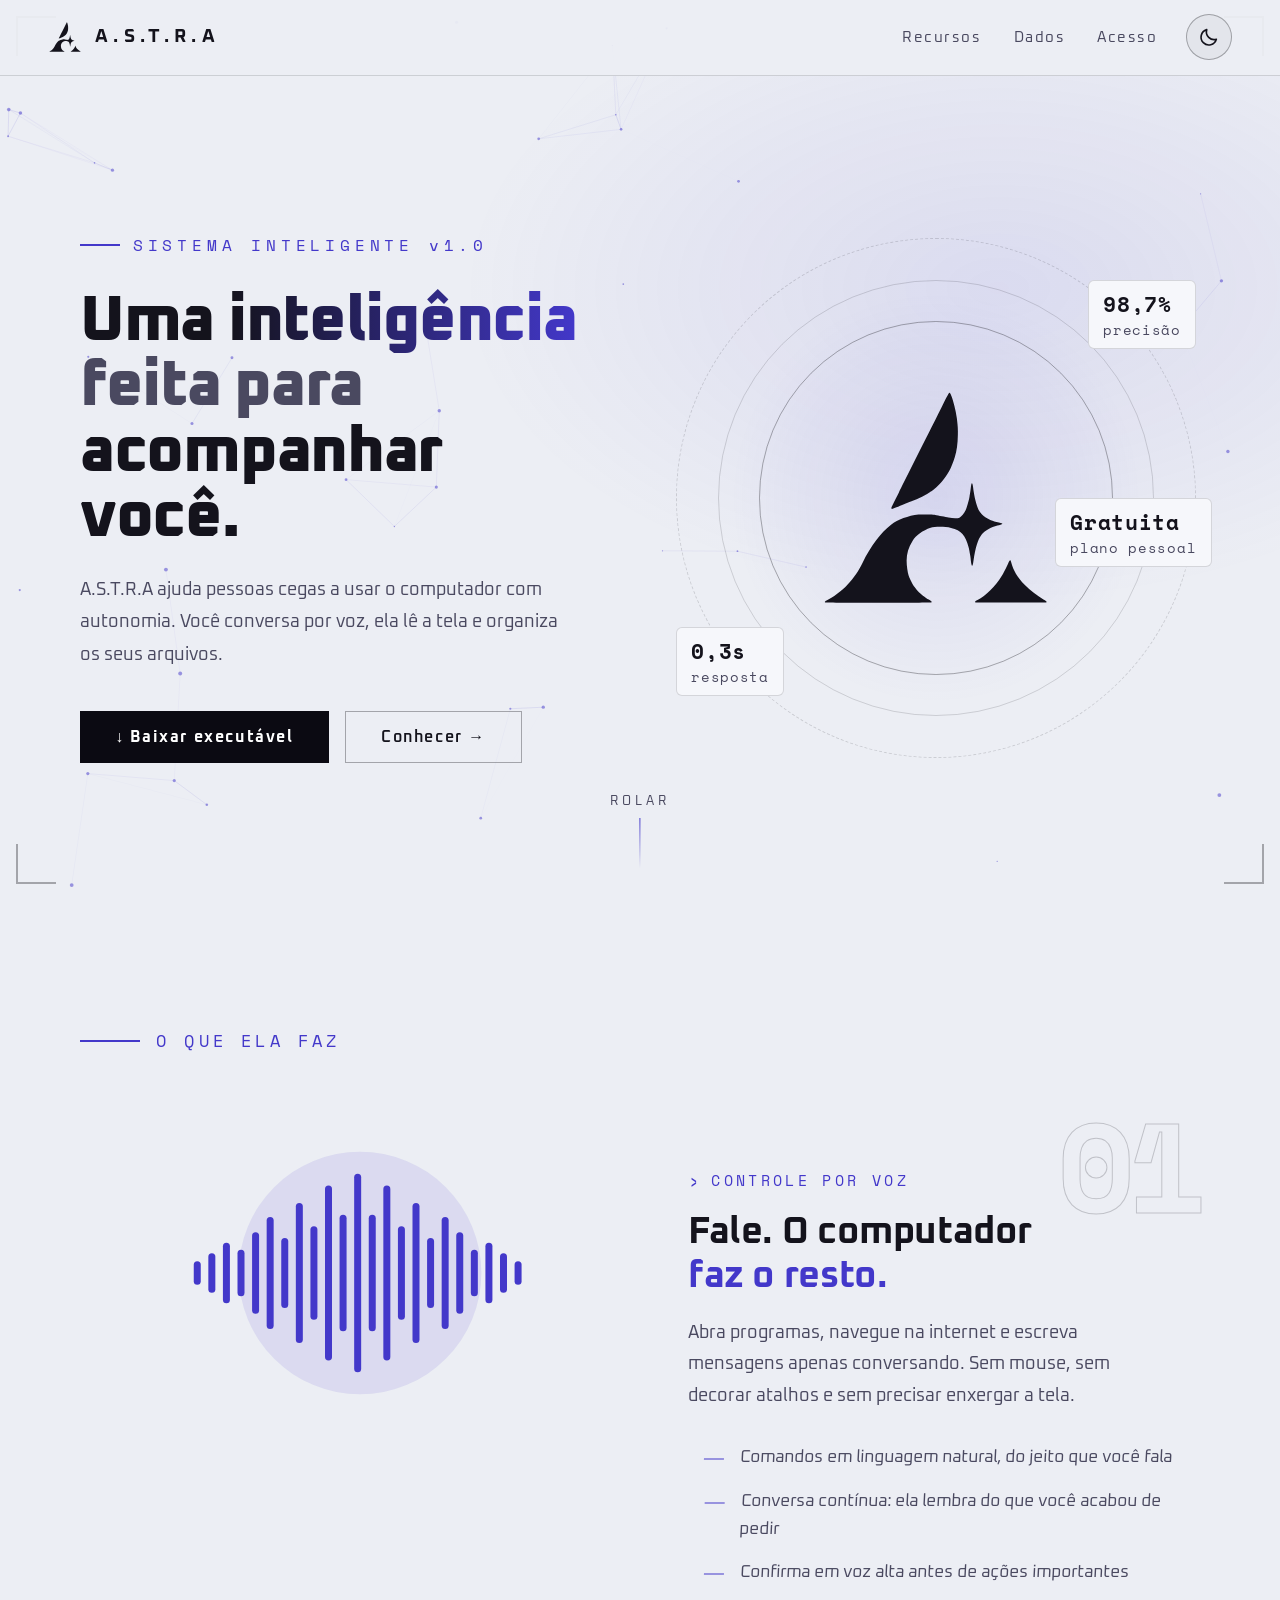
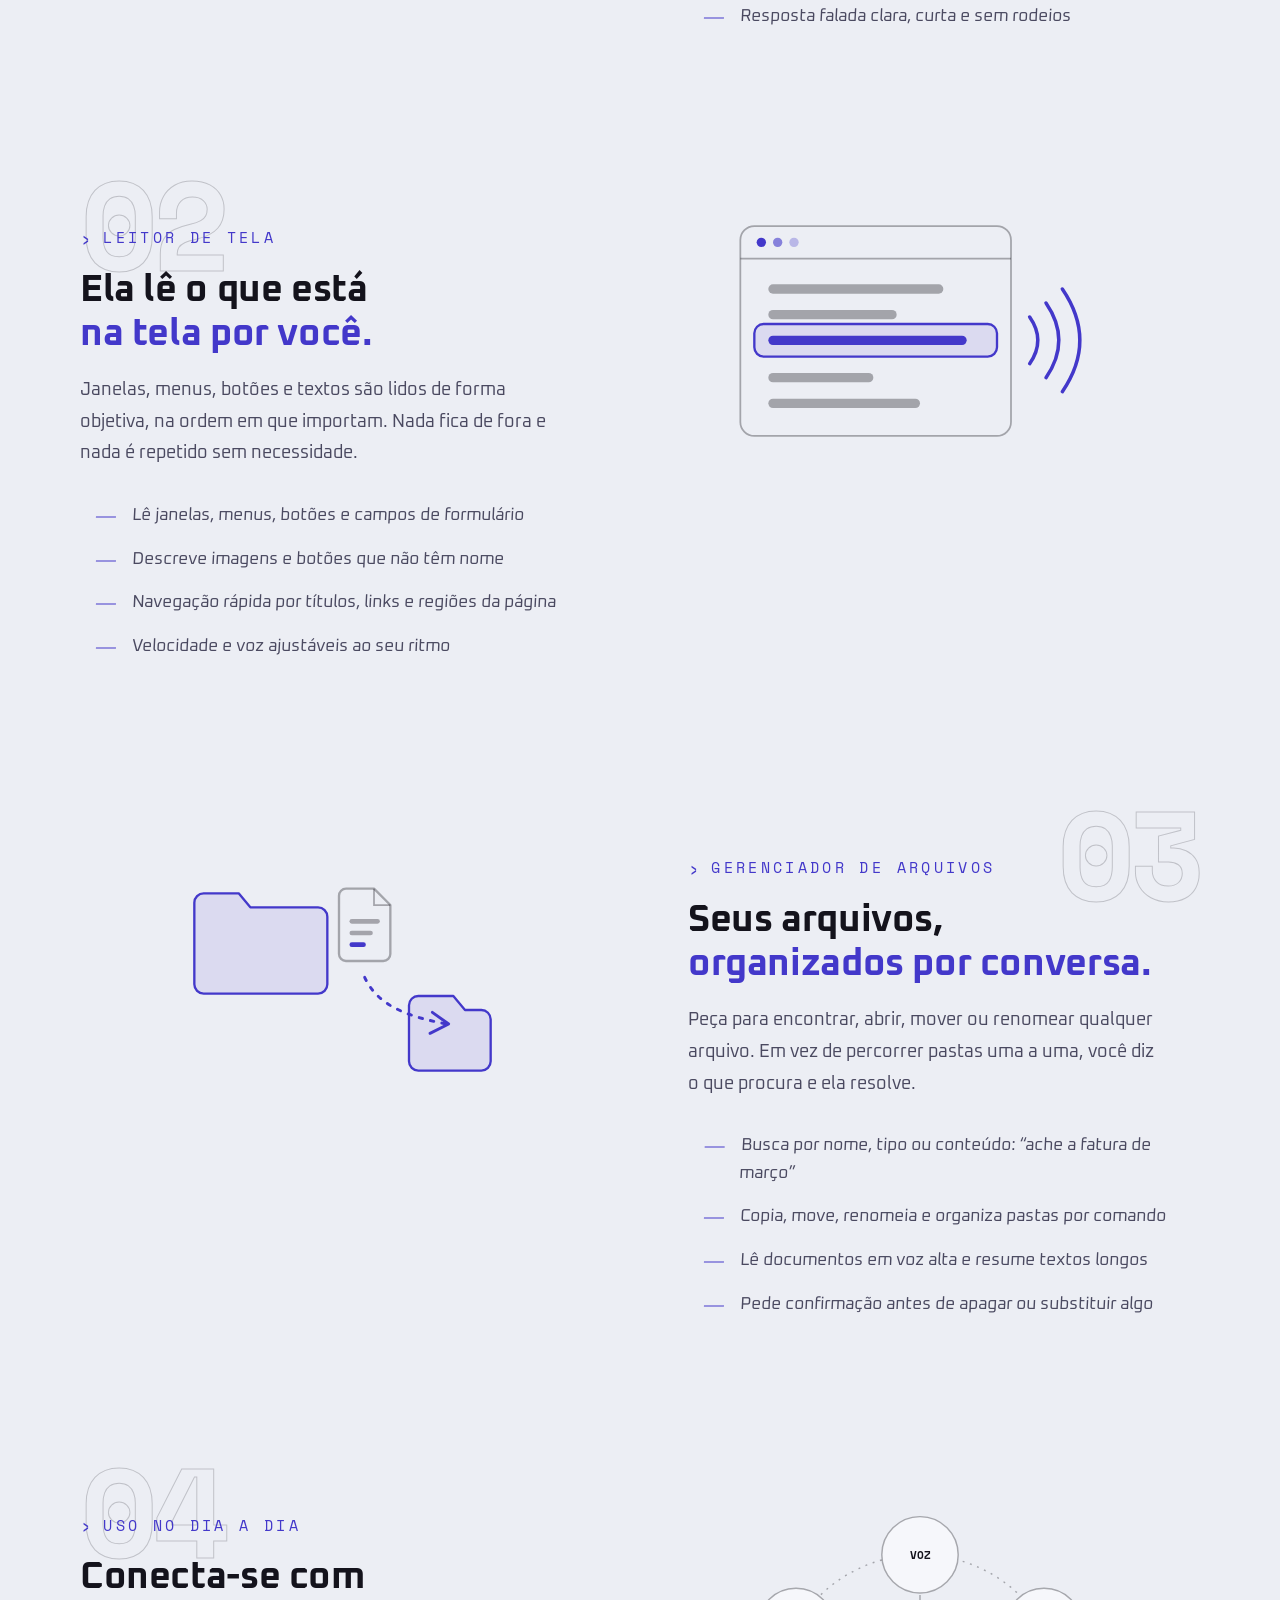
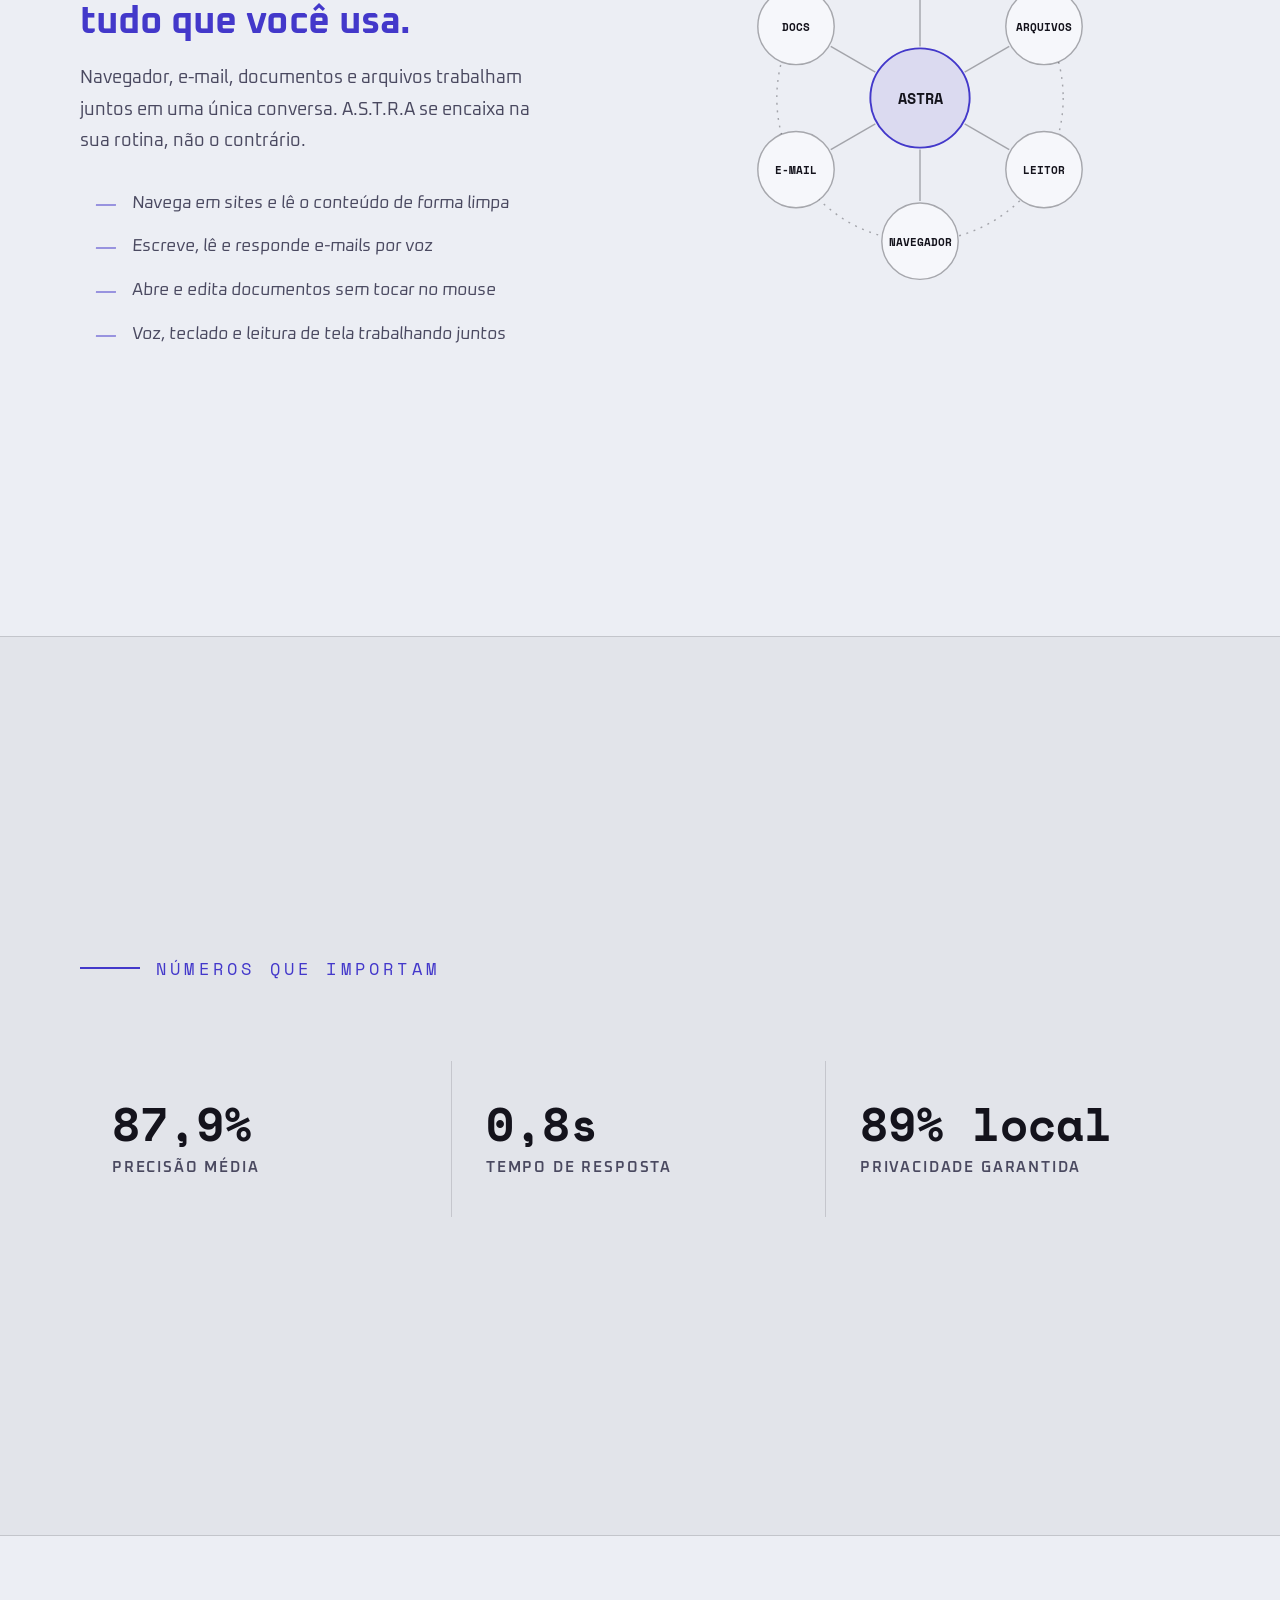
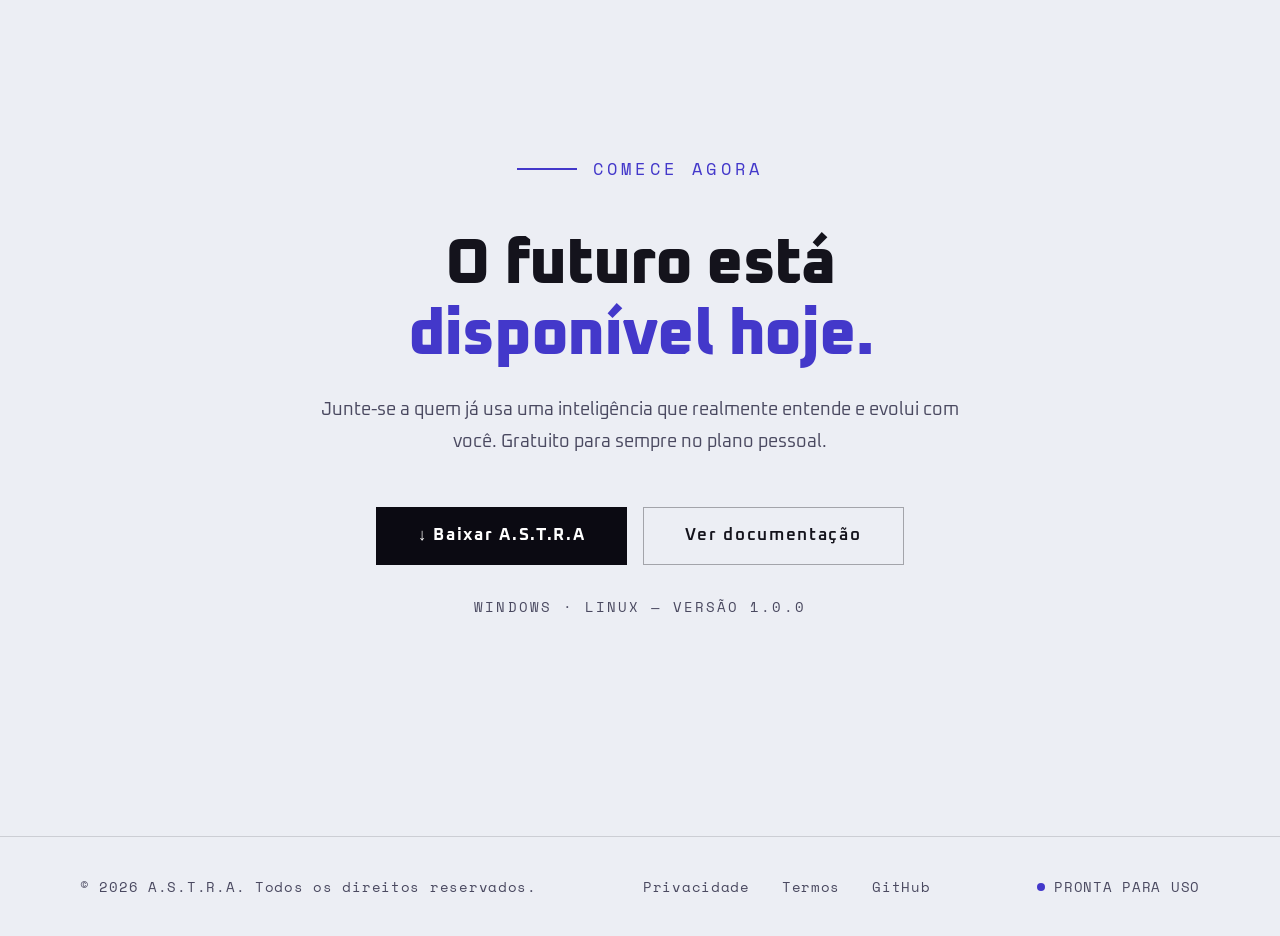
==== commit ef5d3f0e: "0.9" ====
--- a/index.html
+++ b/index.html
@@ -261,7 +261,7 @@
       </div>
 
       <div class="metric-item" id="m2">
-        <div class="metric-val" aria-hidden="true" data-target="0.10" data-suffix="s">0s</div>
+        <div class="metric-val" aria-hidden="true" data-target="0.9" data-suffix="s">0s</div>
         <span class="sr-only">0,3 segundos</span>
         <div class="metric-label">Tempo de resposta</div>
       </div>
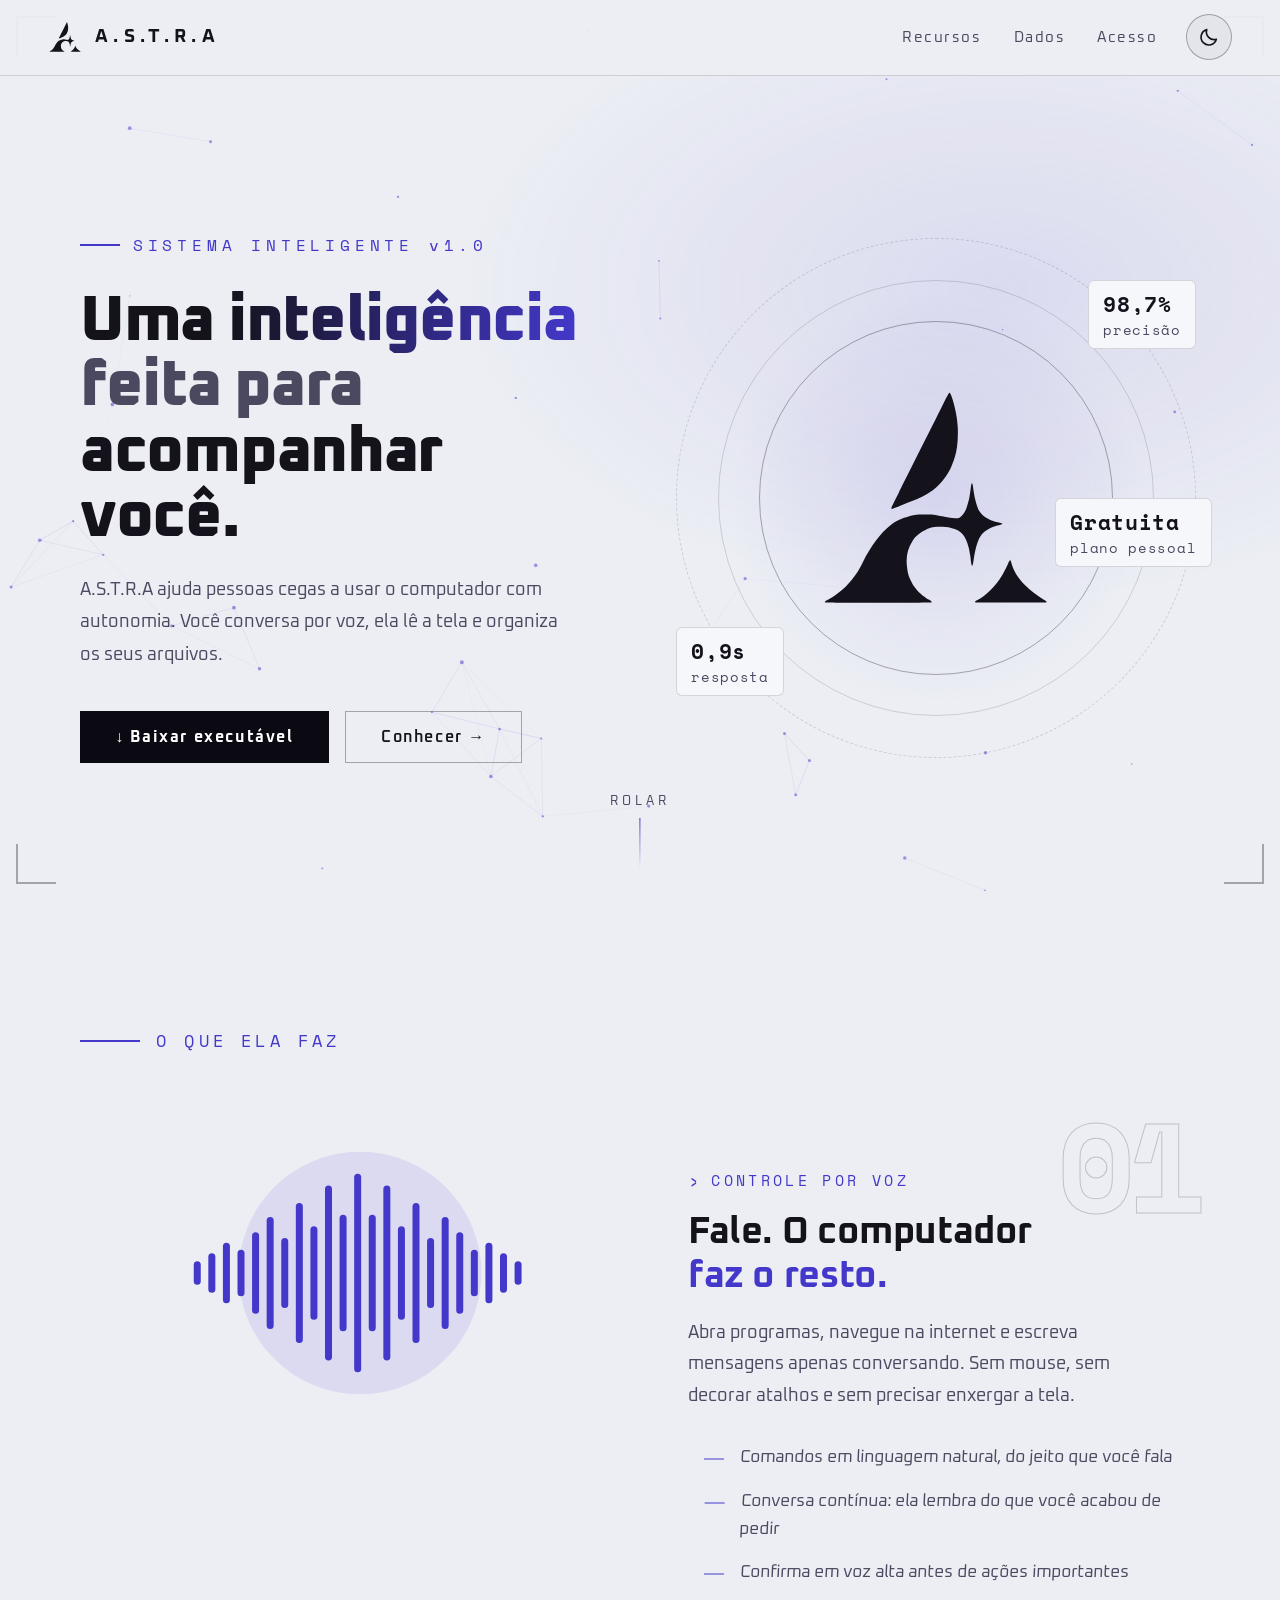
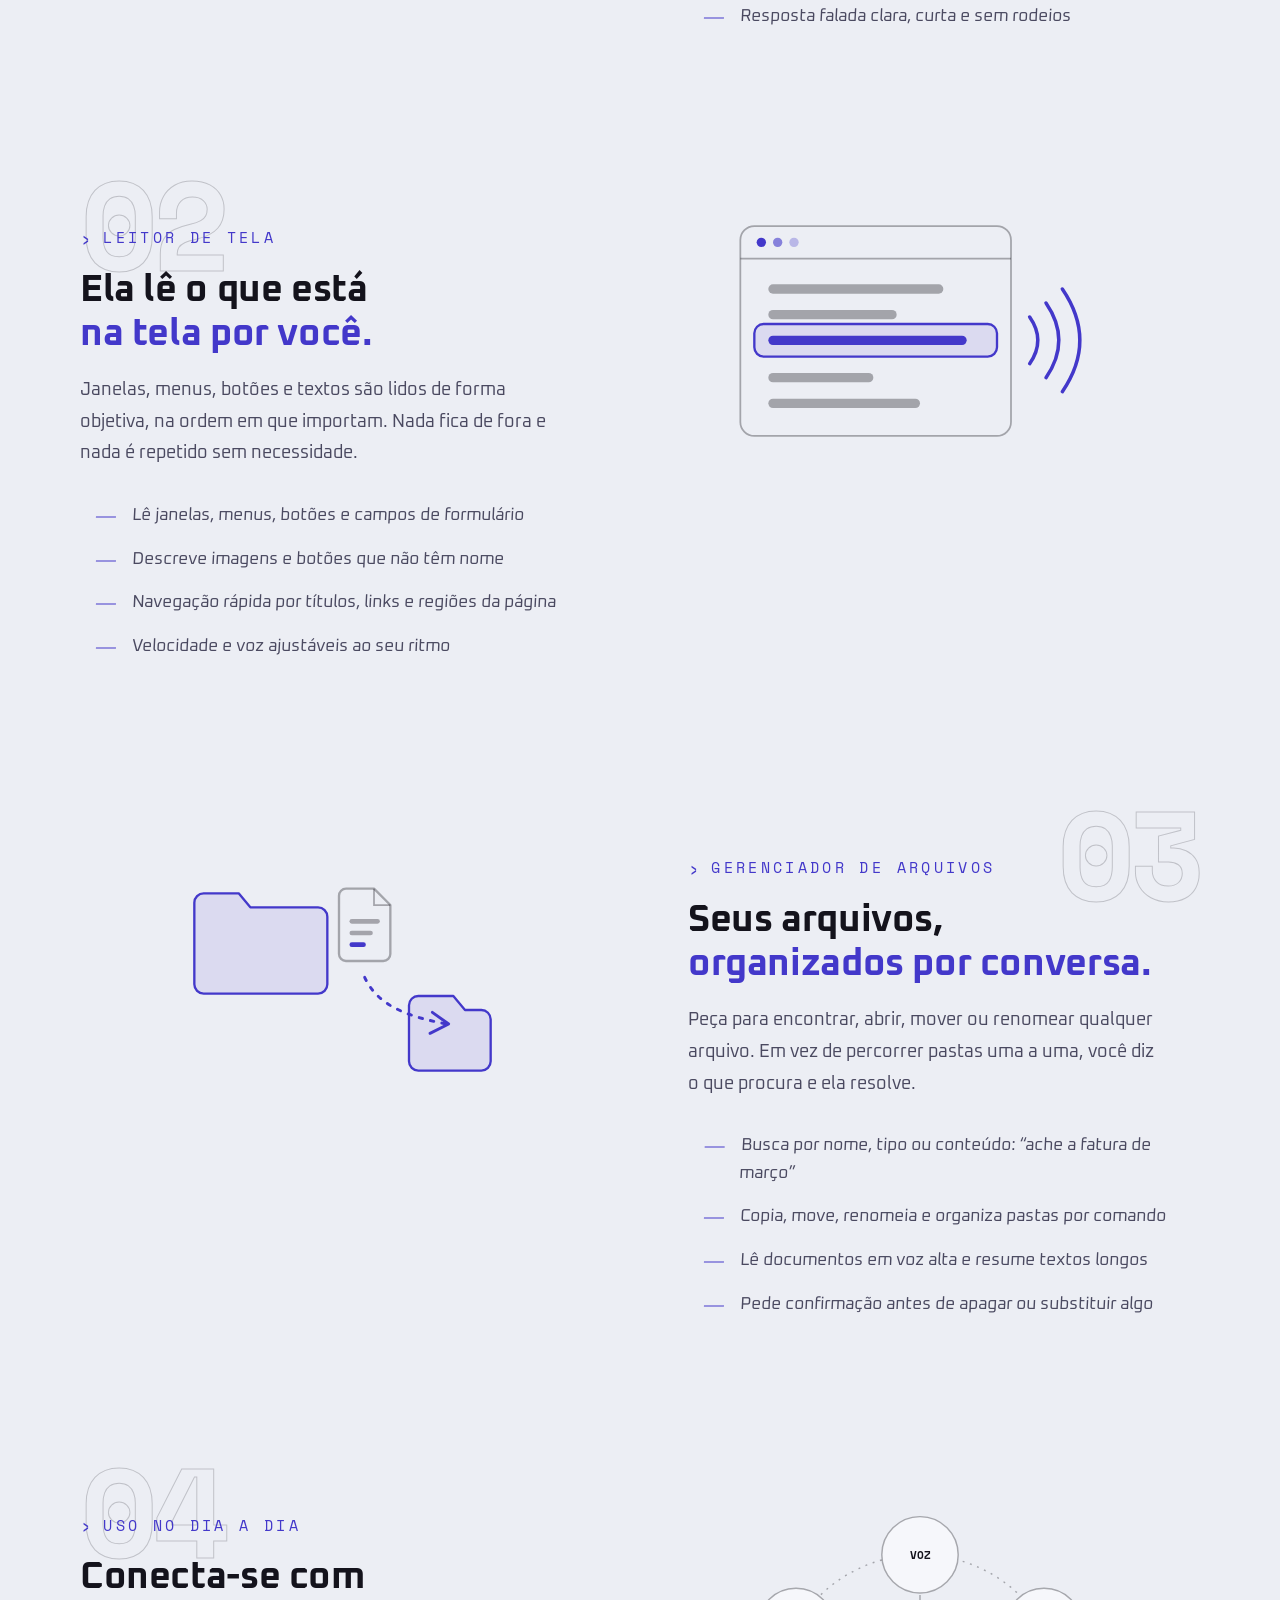
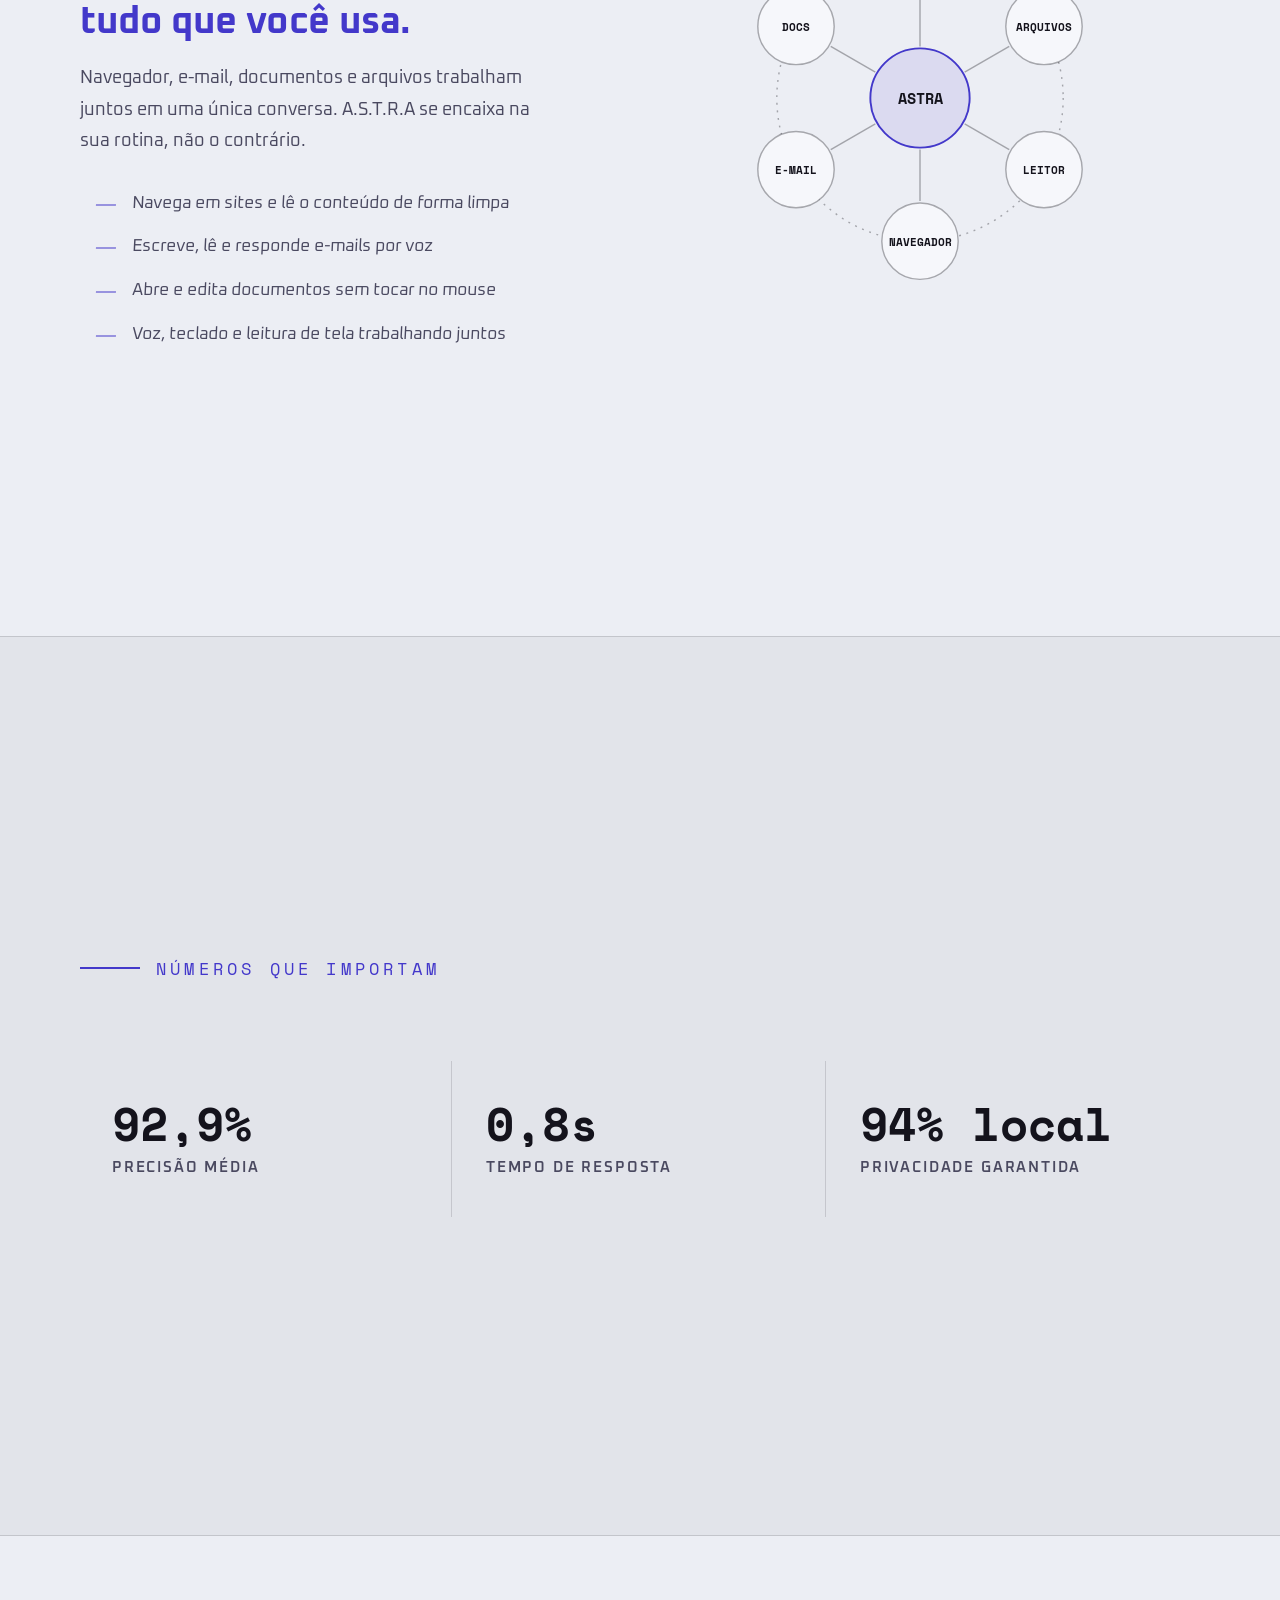
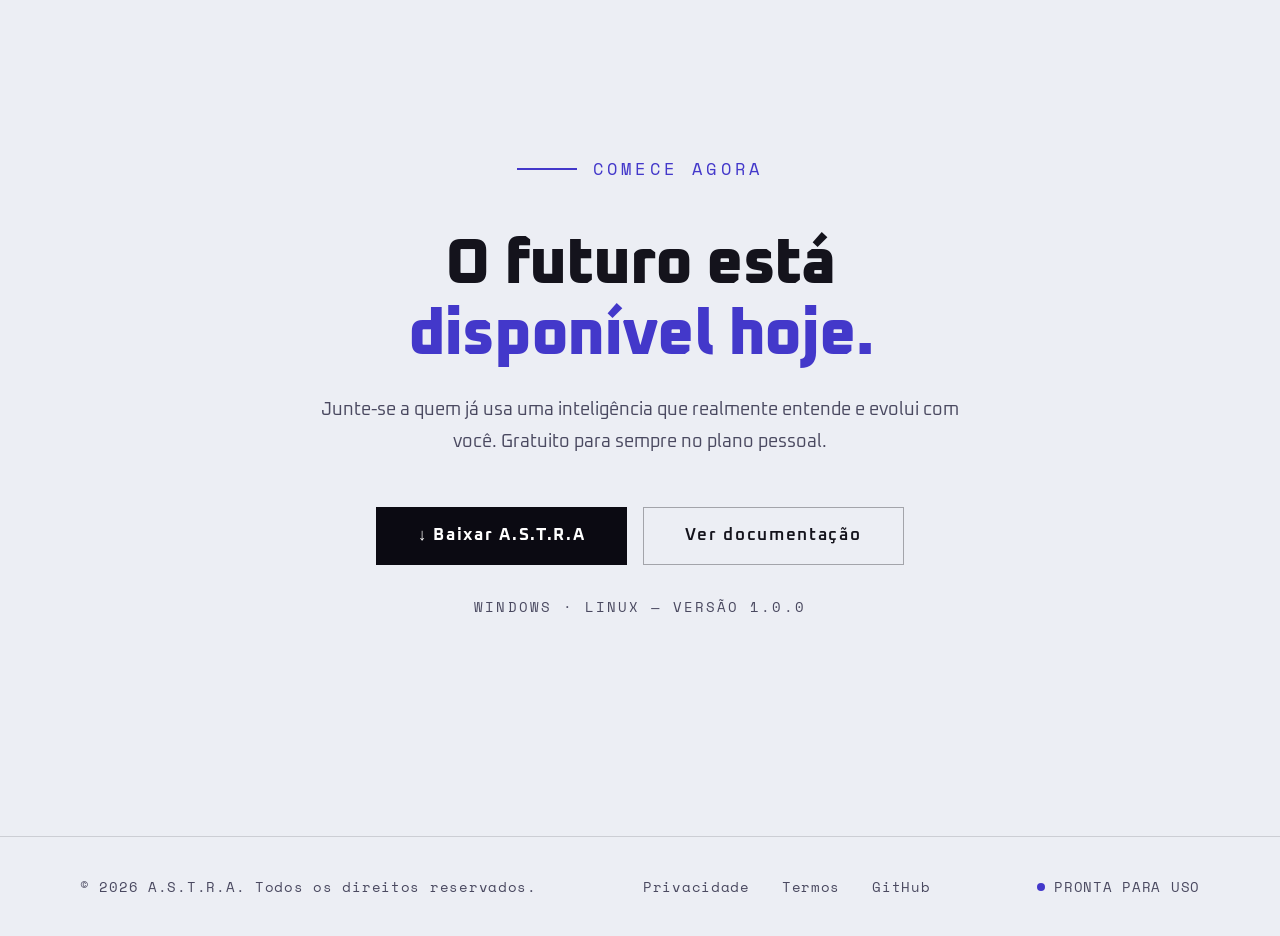
==== commit 3ec3117e: "0.92" ====
--- a/index.html
+++ b/index.html
@@ -98,7 +98,7 @@
       </div>
       <svg class="hero-logo" role="img" aria-label="Logo da A.S.T.R.A" focusable="false"><use href="#astra-logo"/></svg>
       <div class="logo-stat stat1"><span>98,7%</span>precisão</div>
-      <div class="logo-stat stat2"><span>0,3s</span>resposta</div>
+      <div class="logo-stat stat2"><span>0,9s</span>resposta</div>
       <div class="logo-stat stat3"><span>Gratuita</span>plano pessoal</div>
     </div>
   </div>
